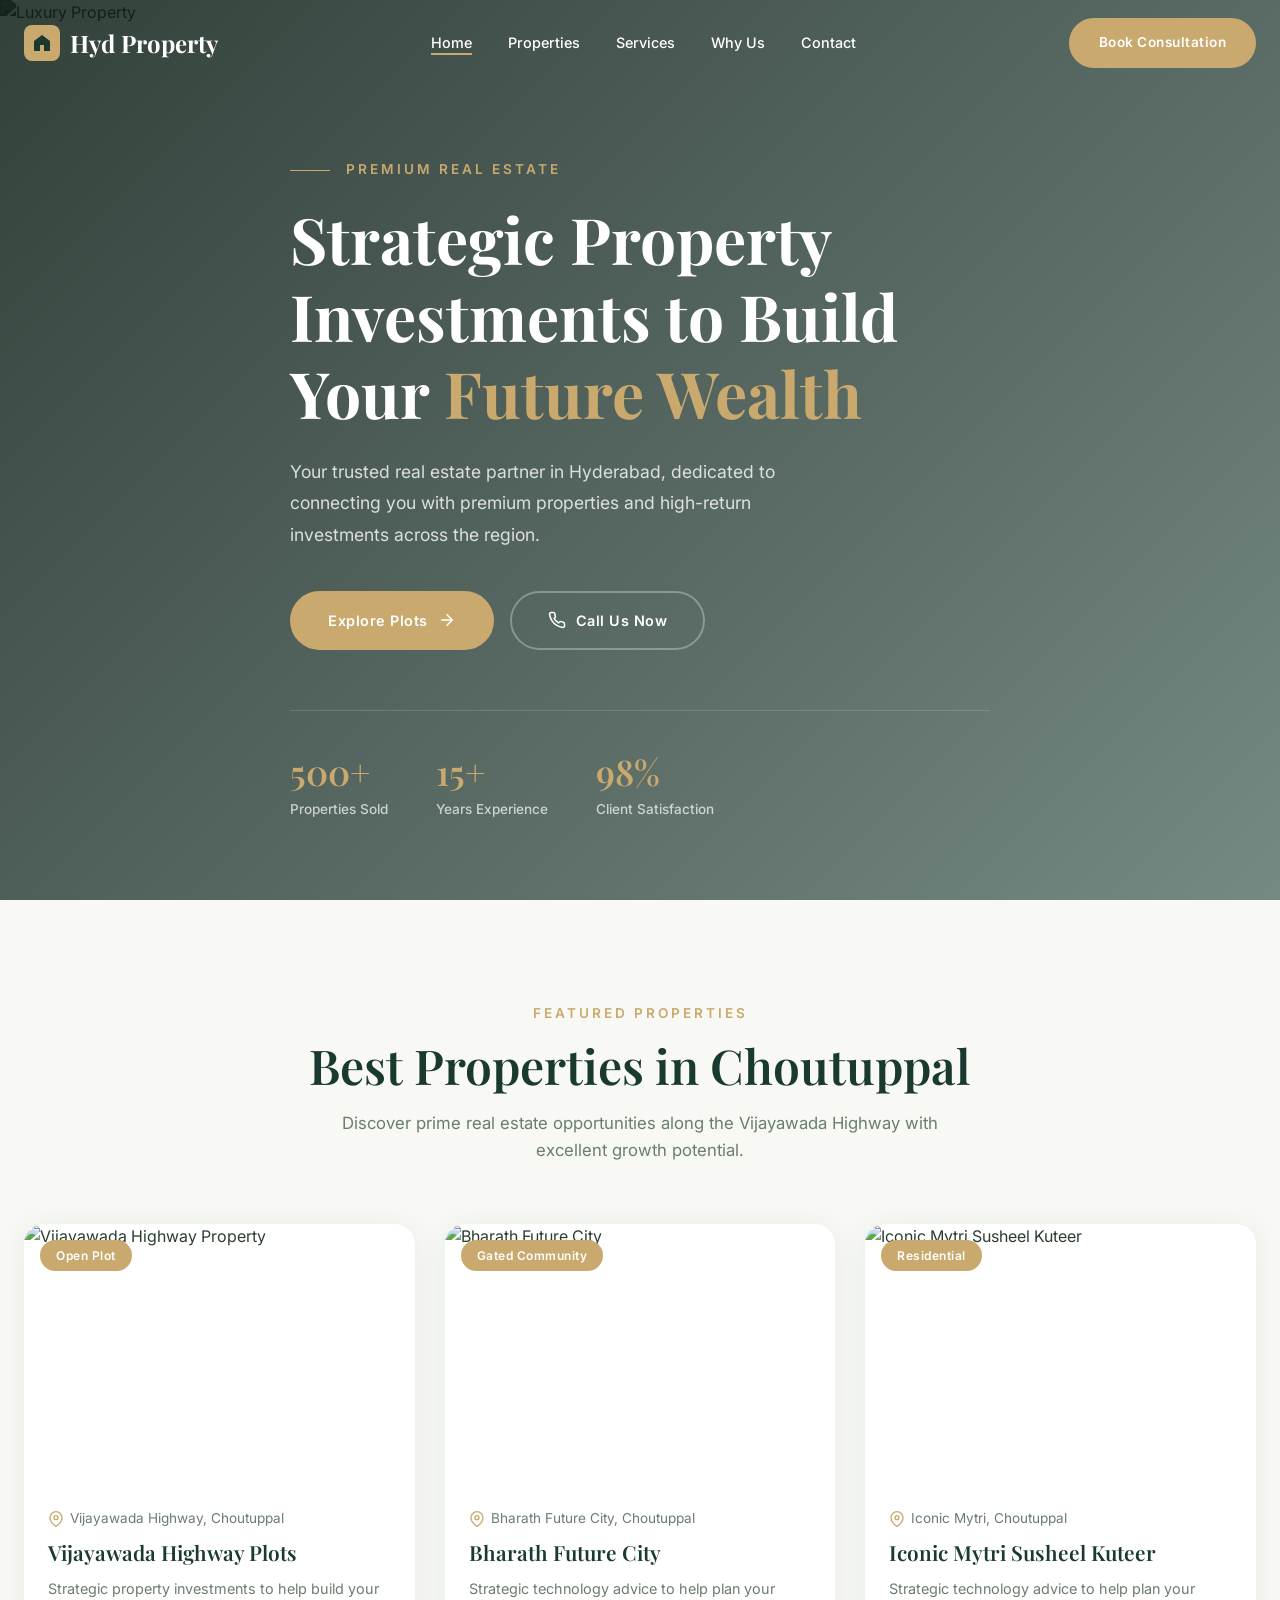
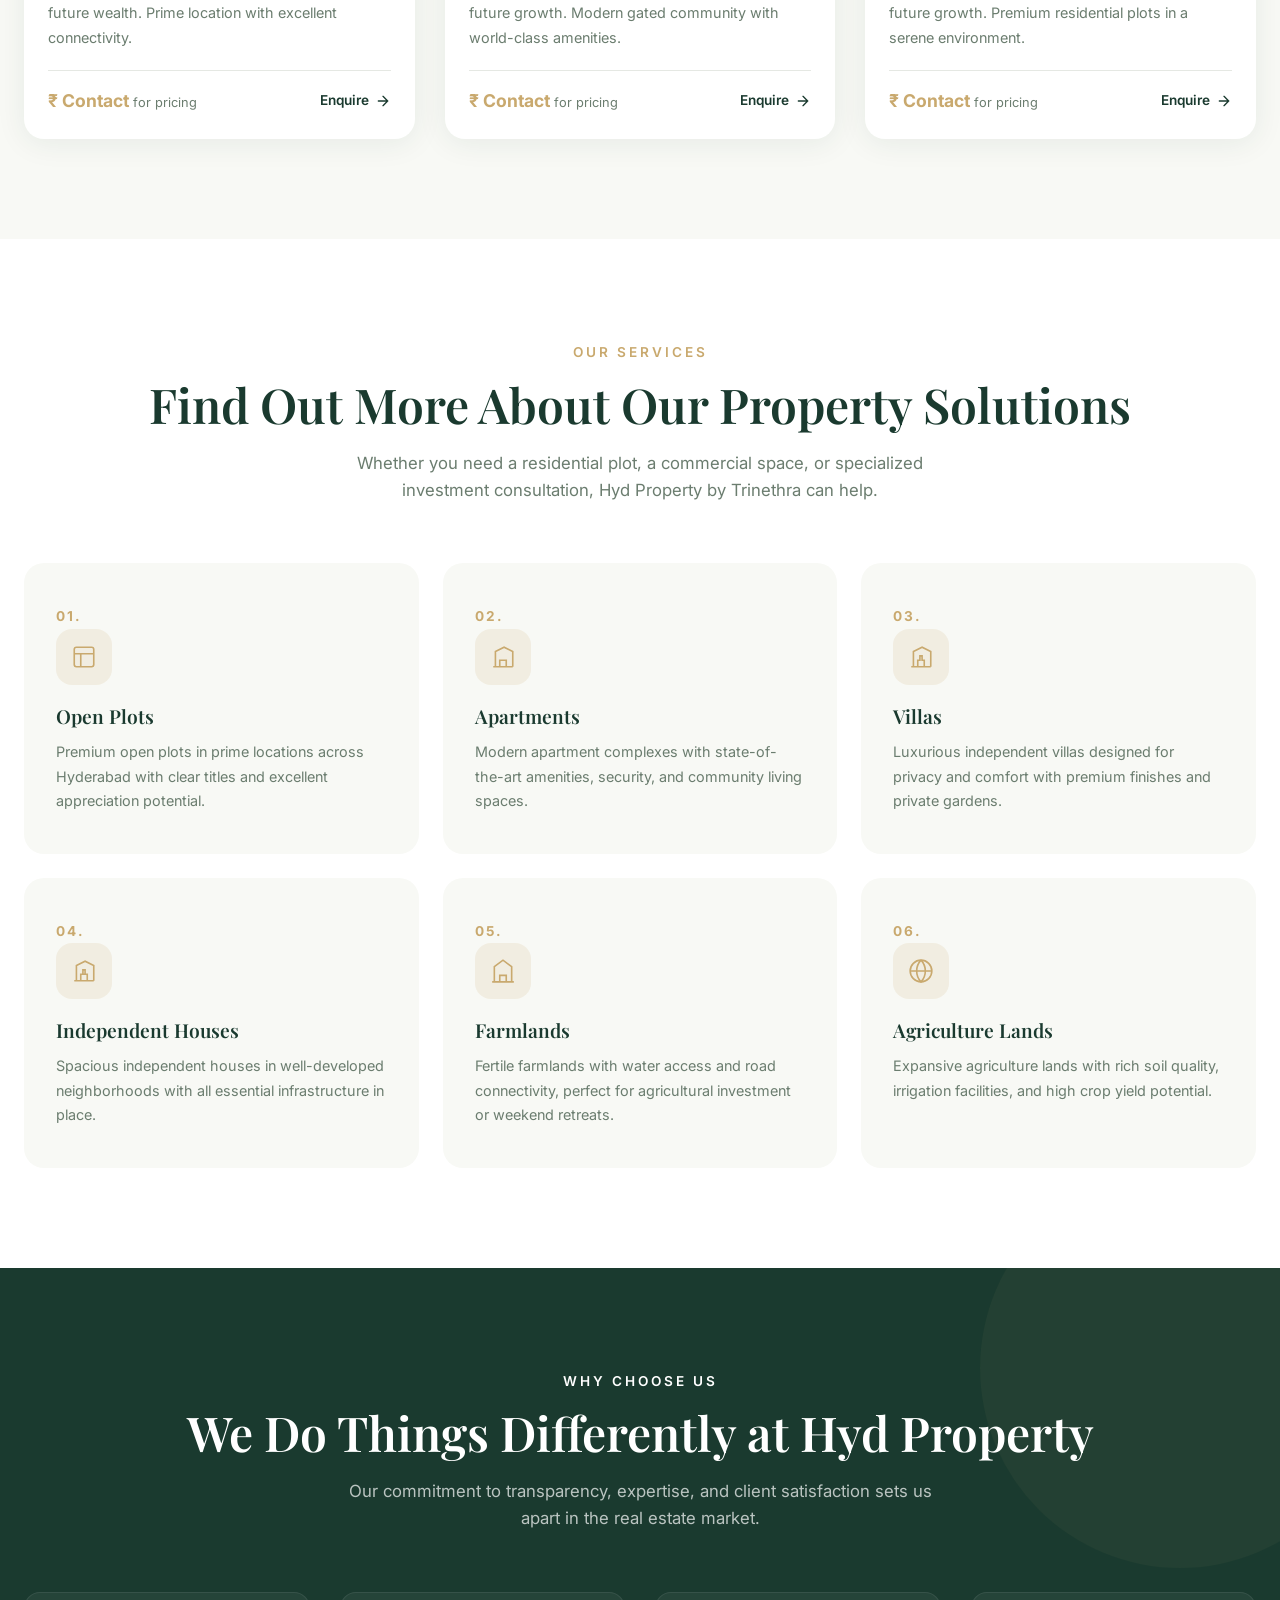
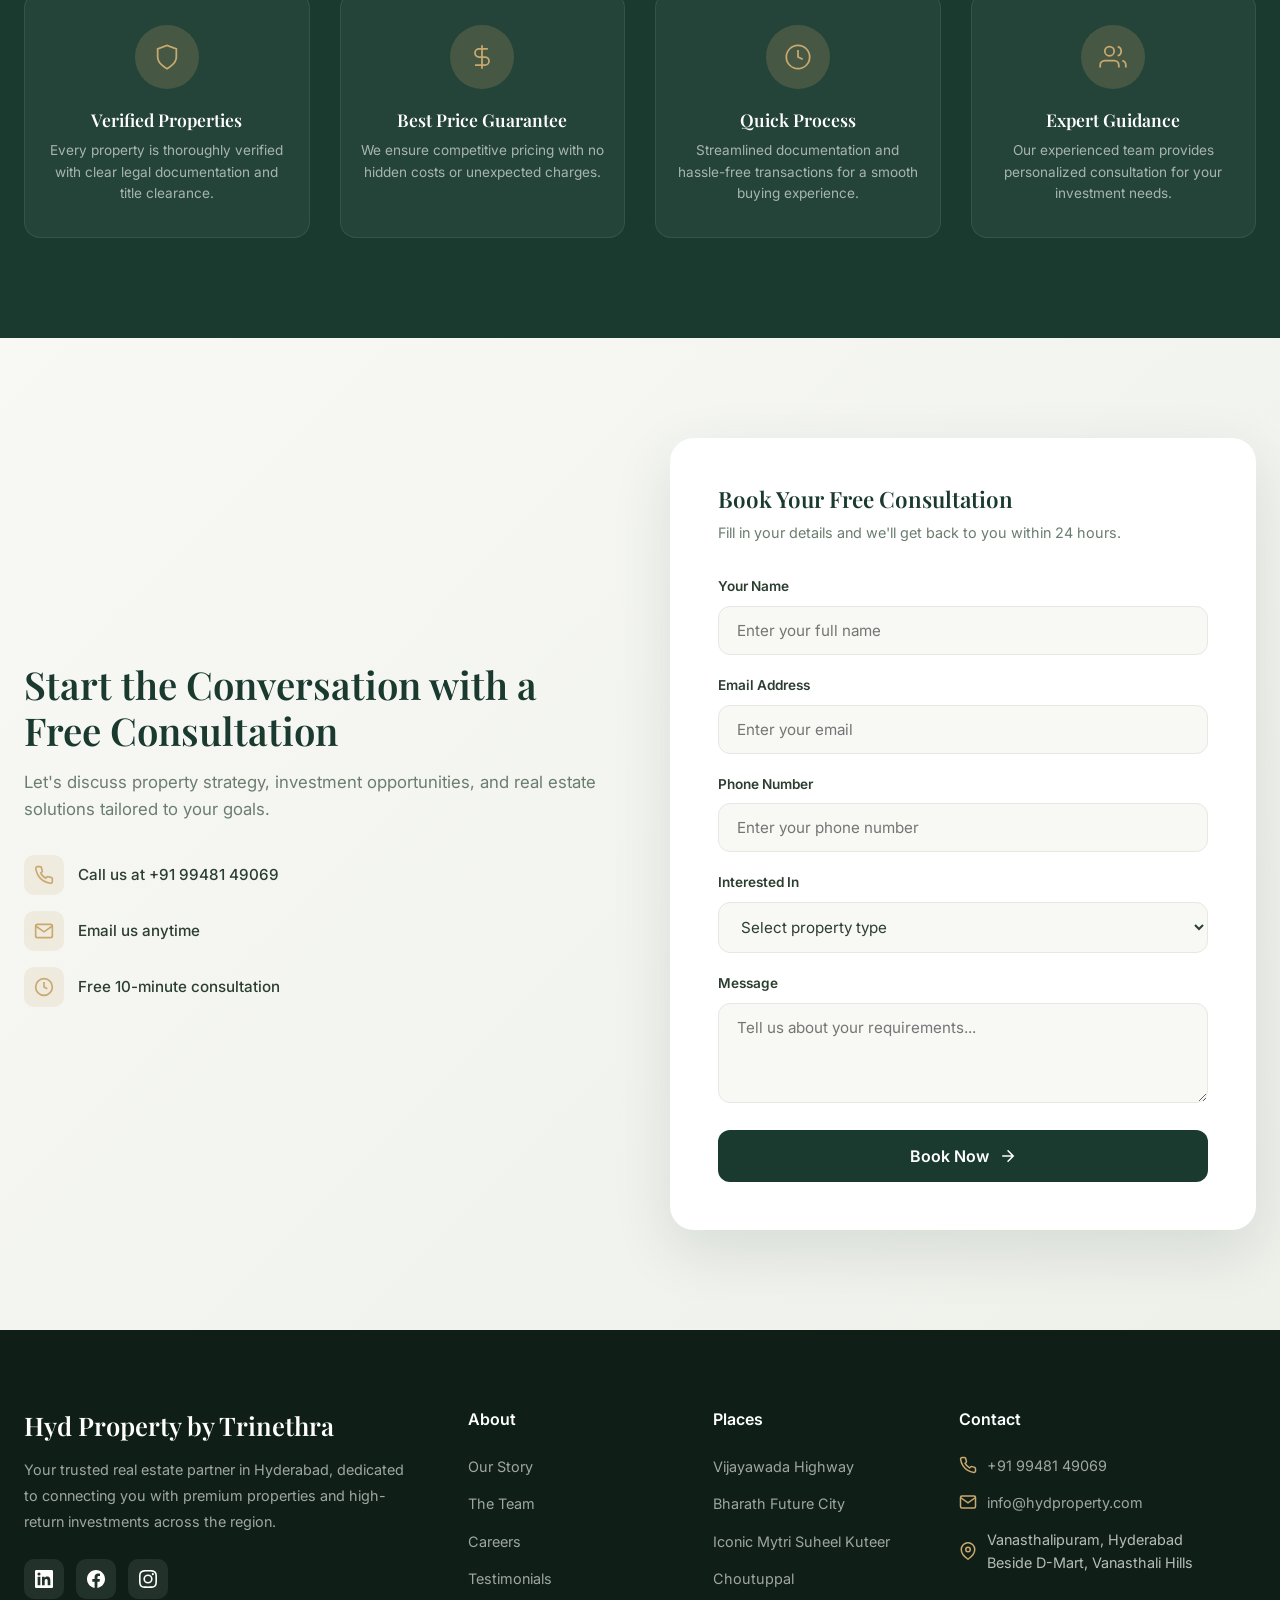
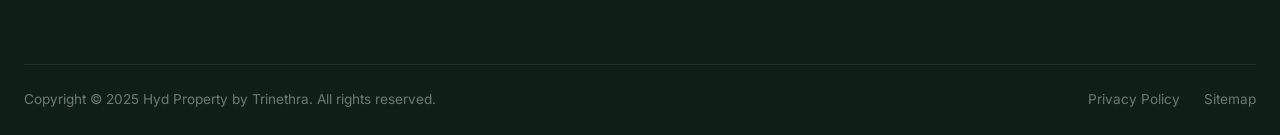
==== index.html @ 90390b9a "Add files via upload" ====
<!DOCTYPE html>
<html lang="en">
<head>
    <meta charset="UTF-8">
    <meta name="viewport" content="width=device-width, initial-scale=1.0">
    <title>Hyd Property by Trinethra | Premium Real Estate in Hyderabad</title>
    <link rel="preconnect" href="https://fonts.googleapis.com">
    <link rel="preconnect" href="https://fonts.gstatic.com" crossorigin>
    <link href="https://fonts.googleapis.com/css2?family=Playfair+Display:wght@400;500;600;700&family=Inter:wght@300;400;500;600;700&display=swap" rel="stylesheet">
    <link rel="stylesheet" href="styles.css">
</head>
<body>

    <!-- Navbar -->
    <nav class="navbar" id="navbar">
        <div class="container">
            <div class="nav-inner">
                <a href="#" class="nav-logo">
                    <svg viewBox="0 0 36 36" fill="none" xmlns="http://www.w3.org/2000/svg">
                        <rect width="36" height="36" rx="8" fill="#c9a96e"/>
                        <path d="M10 26V16L18 10L26 16V26H20V20H16V26H10Z" fill="#1a3a2f"/>
                    </svg>
                    Hyd Property
                </a>
                <ul class="nav-links">
                    <li><a href="#home" class="nav-link active">Home</a></li>
                    <li><a href="#properties" class="nav-link">Properties</a></li>
                    <li><a href="#services" class="nav-link">Services</a></li>
                    <li><a href="#why-us" class="nav-link">Why Us</a></li>
                    <li><a href="#contact" class="nav-link">Contact</a></li>
                </ul>
                <a href="#contact" class="nav-cta">Book Consultation</a>
                <div class="hamburger" id="hamburger">
                    <span></span>
                    <span></span>
                    <span></span>
                </div>
            </div>
        </div>
    </nav>

    <!-- Mobile Menu -->
    <div class="mobile-menu-overlay" id="mobileOverlay"></div>
    <div class="mobile-menu" id="mobileMenu">
        <ul class="mobile-menu-links">
            <li><a href="#home" class="mobile-link">Home</a></li>
            <li><a href="#properties" class="mobile-link">Properties</a></li>
            <li><a href="#services" class="mobile-link">Services</a></li>
            <li><a href="#why-us" class="mobile-link">Why Us</a></li>
            <li><a href="#contact" class="mobile-link">Contact</a></li>
        </ul>
        <a href="#contact" class="btn-primary mobile-cta">Book Consultation</a>
    </div>

    <!-- Hero -->
    <section class="hero" id="home">
        <div class="hero-bg">
            <img src="https://images.unsplash.com/photo-1600596542815-ffad4c1539a9?w=1920&q=80" alt="Luxury Property">
        </div>
        <div class="hero-overlay"></div>
        <div class="container">
            <div class="hero-content">
                <p class="hero-subtitle fade-up">Premium Real Estate</p>
                <h1 class="hero-title fade-up fade-up-delay-1">
                    Strategic Property Investments to Build Your <span>Future Wealth</span>
                </h1>
                <p class="hero-desc fade-up fade-up-delay-2">
                    Your trusted real estate partner in Hyderabad, dedicated to connecting you with premium properties and high-return investments across the region.
                </p>
                <div class="hero-btns fade-up fade-up-delay-3">
                    <a href="#properties" class="btn-primary">
                        Explore Plots
                        <svg width="18" height="18" viewBox="0 0 24 24" fill="none" stroke="currentColor" stroke-width="2" stroke-linecap="round" stroke-linejoin="round"><path d="M5 12h14M12 5l7 7-7 7"/></svg>
                    </a>
                    <a href="#contact" class="btn-outline">
                        <svg width="18" height="18" viewBox="0 0 24 24" fill="none" stroke="currentColor" stroke-width="2" stroke-linecap="round" stroke-linejoin="round"><path d="M22 16.92v3a2 2 0 01-2.18 2 19.79 19.79 0 01-8.63-3.07 19.5 19.5 0 01-6-6 19.79 19.79 0 01-3.07-8.67A2 2 0 014.11 2h3a2 2 0 012 1.72c.127.96.361 1.903.7 2.81a2 2 0 01-.45 2.11L8.09 9.91a16 16 0 006 6l1.27-1.27a2 2 0 012.11-.45c.907.339 1.85.573 2.81.7A2 2 0 0122 16.92z"/></svg>
                        Call Us Now
                    </a>
                </div>
                <div class="hero-stats fade-up fade-up-delay-4">
                    <div class="stat-item">
                        <h3>500+</h3>
                        <p>Properties Sold</p>
                    </div>
                    <div class="stat-item">
                        <h3>15+</h3>
                        <p>Years Experience</p>
                    </div>
                    <div class="stat-item">
                        <h3>98%</h3>
                        <p>Client Satisfaction</p>
                    </div>
                </div>
            </div>
        </div>
    </section>

    <!-- Properties -->
    <section class="properties" id="properties">
        <div class="container">
            <div class="section-header fade-up">
                <span class="section-label">Featured Properties</span>
                <h2 class="section-title">Best Properties in Choutuppal</h2>
                <p class="section-desc">Discover prime real estate opportunities along the Vijayawada Highway with excellent growth potential.</p>
            </div>
            <div class="properties-grid">
                <div class="property-card fade-up fade-up-delay-1">
                    <div class="property-img">
                        <img src="https://images.unsplash.com/photo-1600585154340-be6161a56a0c?w=600&q=80" alt="Vijayawada Highway Property">
                        <span class="property-badge">Open Plot</span>
                    </div>
                    <div class="property-body">
                        <div class="property-location">
                            <svg viewBox="0 0 24 24" fill="none" stroke="currentColor" stroke-width="2"><path d="M21 10c0 7-9 13-9 13s-9-6-9-13a9 9 0 0118 0z"/><circle cx="12" cy="10" r="3"/></svg>
                            Vijayawada Highway, Choutuppal
                        </div>
                        <h3 class="property-name">Vijayawada Highway Plots</h3>
                        <p class="property-desc">Strategic property investments to help build your future wealth. Prime location with excellent connectivity.</p>
                        <div class="property-footer">
                            <div class="property-price">₹ Contact <span>for pricing</span></div>
                            <a href="#contact" class="property-link">
                                Enquire
                                <svg width="16" height="16" viewBox="0 0 24 24" fill="none" stroke="currentColor" stroke-width="2" stroke-linecap="round"><path d="M5 12h14M12 5l7 7-7 7"/></svg>
                            </a>
                        </div>
                    </div>
                </div>

                <div class="property-card fade-up fade-up-delay-2">
                    <div class="property-img">
                        <img src="https://images.unsplash.com/photo-1600607687939-ce8a6c25118c?w=600&q=80" alt="Bharath Future City">
                        <span class="property-badge">Gated Community</span>
                    </div>
                    <div class="property-body">
                        <div class="property-location">
                            <svg viewBox="0 0 24 24" fill="none" stroke="currentColor" stroke-width="2"><path d="M21 10c0 7-9 13-9 13s-9-6-9-13a9 9 0 0118 0z"/><circle cx="12" cy="10" r="3"/></svg>
                            Bharath Future City, Choutuppal
                        </div>
                        <h3 class="property-name">Bharath Future City</h3>
                        <p class="property-desc">Strategic technology advice to help plan your future growth. Modern gated community with world-class amenities.</p>
                        <div class="property-footer">
                            <div class="property-price">₹ Contact <span>for pricing</span></div>
                            <a href="#contact" class="property-link">
                                Enquire
                                <svg width="16" height="16" viewBox="0 0 24 24" fill="none" stroke="currentColor" stroke-width="2" stroke-linecap="round"><path d="M5 12h14M12 5l7 7-7 7"/></svg>
                            </a>
                        </div>
                    </div>
                </div>

                <div class="property-card fade-up fade-up-delay-3">
                    <div class="property-img">
                        <img src="https://images.unsplash.com/photo-1600566753190-17f0baa2a6c3?w=600&q=80" alt="Iconic Mytri Susheel Kuteer">
                        <span class="property-badge">Residential</span>
                    </div>
                    <div class="property-body">
                        <div class="property-location">
                            <svg viewBox="0 0 24 24" fill="none" stroke="currentColor" stroke-width="2"><path d="M21 10c0 7-9 13-9 13s-9-6-9-13a9 9 0 0118 0z"/><circle cx="12" cy="10" r="3"/></svg>
                            Iconic Mytri, Choutuppal
                        </div>
                        <h3 class="property-name">Iconic Mytri Susheel Kuteer</h3>
                        <p class="property-desc">Strategic technology advice to help plan your future growth. Premium residential plots in a serene environment.</p>
                        <div class="property-footer">
                            <div class="property-price">₹ Contact <span>for pricing</span></div>
                            <a href="#contact" class="property-link">
                                Enquire
                                <svg width="16" height="16" viewBox="0 0 24 24" fill="none" stroke="currentColor" stroke-width="2" stroke-linecap="round"><path d="M5 12h14M12 5l7 7-7 7"/></svg>
                            </a>
                        </div>
                    </div>
                </div>
            </div>
        </div>
    </section>

    <!-- Services -->
    <section class="services" id="services">
        <div class="container">
            <div class="section-header fade-up">
                <span class="section-label">Our Services</span>
                <h2 class="section-title">Find Out More About Our Property Solutions</h2>
                <p class="section-desc">Whether you need a residential plot, a commercial space, or specialized investment consultation, Hyd Property by Trinethra can help.</p>
            </div>
            <div class="services-grid">
                <div class="service-card fade-up fade-up-delay-1">
                    <span class="service-num">01.</span>
                    <div class="service-icon">
                        <svg viewBox="0 0 24 24" fill="none" stroke="currentColor" stroke-width="1.5"><rect x="3" y="3" width="18" height="18" rx="2"/><path d="M3 9h18M9 21V9"/></svg>
                    </div>
                    <h3 class="service-title">Open Plots</h3>
                    <p class="service-desc">Premium open plots in prime locations across Hyderabad with clear titles and excellent appreciation potential.</p>
                </div>

                <div class="service-card fade-up fade-up-delay-2">
                    <span class="service-num">02.</span>
                    <div class="service-icon">
                        <svg viewBox="0 0 24 24" fill="none" stroke="currentColor" stroke-width="1.5"><path d="M3 21h18M5 21V7l8-4 8 4v14M9 21v-6h6v6"/></svg>
                    </div>
                    <h3 class="service-title">Apartments</h3>
                    <p class="service-desc">Modern apartment complexes with state-of-the-art amenities, security, and community living spaces.</p>
                </div>

                <div class="service-card fade-up fade-up-delay-3">
                    <span class="service-num">03.</span>
                    <div class="service-icon">
                        <svg viewBox="0 0 24 24" fill="none" stroke="currentColor" stroke-width="1.5"><path d="M3 21h18M5 21V7l8-4 8 4v14M9 21v-6h2v-4h2v4h2v6"/></svg>
                    </div>
                    <h3 class="service-title">Villas</h3>
                    <p class="service-desc">Luxurious independent villas designed for privacy and comfort with premium finishes and private gardens.</p>
                </div>

                <div class="service-card fade-up fade-up-delay-1">
                    <span class="service-num">04.</span>
                    <div class="service-icon">
                        <svg viewBox="0 0 24 24" fill="none" stroke="currentColor" stroke-width="1.5"><path d="M3 21h18M5 21V7l8-4 8 4v14M9 21v-6h6v6M13 15v-4h-2v4"/></svg>
                    </div>
                    <h3 class="service-title">Independent Houses</h3>
                    <p class="service-desc">Spacious independent houses in well-developed neighborhoods with all essential infrastructure in place.</p>
                </div>

                <div class="service-card fade-up fade-up-delay-2">
                    <span class="service-num">05.</span>
                    <div class="service-icon">
                        <svg viewBox="0 0 24 24" fill="none" stroke="currentColor" stroke-width="1.5"><path d="M2 22h20M4 22V8l8-6 8 6v14M9 22v-6h6v6"/></svg>
                    </div>
                    <h3 class="service-title">Farmlands</h3>
                    <p class="service-desc">Fertile farmlands with water access and road connectivity, perfect for agricultural investment or weekend retreats.</p>
                </div>

                <div class="service-card fade-up fade-up-delay-3">
                    <span class="service-num">06.</span>
                    <div class="service-icon">
                        <svg viewBox="0 0 24 24" fill="none" stroke="currentColor" stroke-width="1.5"><circle cx="12" cy="12" r="10"/><path d="M12 2a14.5 14.5 0 000 20 14.5 14.5 0 000-20M2 12h20"/></svg>
                    </div>
                    <h3 class="service-title">Agriculture Lands</h3>
                    <p class="service-desc">Expansive agriculture lands with rich soil quality, irrigation facilities, and high crop yield potential.</p>
                </div>
            </div>
        </div>
    </section>

    <!-- Why Choose Us -->
    <section class="why-us" id="why-us">
        <div class="container">
            <div class="section-header fade-up">
                <span class="section-label">Why Choose Us</span>
                <h2 class="section-title">We Do Things Differently at Hyd Property</h2>
                <p class="section-desc">Our commitment to transparency, expertise, and client satisfaction sets us apart in the real estate market.</p>
            </div>
            <div class="why-grid">
                <div class="why-card fade-up fade-up-delay-1">
                    <div class="why-icon">
                        <svg viewBox="0 0 24 24" fill="none" stroke="currentColor" stroke-width="1.5"><path d="M12 22s8-4 8-10V5l-8-3-8 3v7c0 6 8 10 8 10z"/></svg>
                    </div>
                    <h4>Verified Properties</h4>
                    <p>Every property is thoroughly verified with clear legal documentation and title clearance.</p>
                </div>
                <div class="why-card fade-up fade-up-delay-2">
                    <div class="why-icon">
                        <svg viewBox="0 0 24 24" fill="none" stroke="currentColor" stroke-width="1.5"><path d="M12 2v20M17 5H9.5a3.5 3.5 0 000 7h5a3.5 3.5 0 010 7H6"/></svg>
                    </div>
                    <h4>Best Price Guarantee</h4>
                    <p>We ensure competitive pricing with no hidden costs or unexpected charges.</p>
                </div>
                <div class="why-card fade-up fade-up-delay-3">
                    <div class="why-icon">
                        <svg viewBox="0 0 24 24" fill="none" stroke="currentColor" stroke-width="1.5"><circle cx="12" cy="12" r="10"/><path d="M12 6v6l4 2"/></svg>
                    </div>
                    <h4>Quick Process</h4>
                    <p>Streamlined documentation and hassle-free transactions for a smooth buying experience.</p>
                </div>
                <div class="why-card fade-up fade-up-delay-4">
                    <div class="why-icon">
                        <svg viewBox="0 0 24 24" fill="none" stroke="currentColor" stroke-width="1.5"><path d="M17 21v-2a4 4 0 00-4-4H5a4 4 0 00-4 4v2"/><circle cx="9" cy="7" r="4"/><path d="M23 21v-2a4 4 0 00-3-3.87M16 3.13a4 4 0 010 7.75"/></svg>
                    </div>
                    <h4>Expert Guidance</h4>
                    <p>Our experienced team provides personalized consultation for your investment needs.</p>
                </div>
            </div>
        </div>
    </section>

    <!-- CTA / Contact -->
    <section class="cta-section" id="contact">
        <div class="container">
            <div class="cta-inner">
                <div class="cta-left fade-up">
                    <h2>Start the Conversation with a Free Consultation</h2>
                    <p>Let's discuss property strategy, investment opportunities, and real estate solutions tailored to your goals.</p>
                    <div class="cta-features">
                        <div class="cta-feature">
                            <div class="cta-feature-icon">
                                <svg viewBox="0 0 24 24" fill="none" stroke="currentColor" stroke-width="2"><path d="M22 16.92v3a2 2 0 01-2.18 2 19.79 19.79 0 01-8.63-3.07 19.5 19.5 0 01-6-6 19.79 19.79 0 01-3.07-8.67A2 2 0 014.11 2h3a2 2 0 012 1.72c.127.96.361 1.903.7 2.81a2 2 0 01-.45 2.11L8.09 9.91a16 16 0 006 6l1.27-1.27a2 2 0 012.11-.45c.907.339 1.85.573 2.81.7A2 2 0 0122 16.92z"/></svg>
                            </div>
                            <span>Call us at +91 99481 49069</span>
                        </div>
                        <div class="cta-feature">
                            <div class="cta-feature-icon">
                                <svg viewBox="0 0 24 24" fill="none" stroke="currentColor" stroke-width="2"><path d="M4 4h16c1.1 0 2 .9 2 2v12c0 1.1-.9 2-2 2H4c-1.1 0-2-.9-2-2V6c0-1.1.9-2 2-2z"/><path d="M22 6l-10 7L2 6"/></svg>
                            </div>
                            <span>Email us anytime</span>
                        </div>
                        <div class="cta-feature">
                            <div class="cta-feature-icon">
                                <svg viewBox="0 0 24 24" fill="none" stroke="currentColor" stroke-width="2"><circle cx="12" cy="12" r="10"/><path d="M12 6v6l4 2"/></svg>
                            </div>
                            <span>Free 10-minute consultation</span>
                        </div>
                    </div>
                </div>
                <div class="cta-form fade-up fade-up-delay-2">
                    <h3>Book Your Free Consultation</h3>
                    <p>Fill in your details and we'll get back to you within 24 hours.</p>
                    <form id="contactForm">
                        <div class="form-group">
                            <label>Your Name</label>
                            <input type="text" placeholder="Enter your full name" required>
                        </div>
                        <div class="form-group">
                            <label>Email Address</label>
                            <input type="email" placeholder="Enter your email" required>
                        </div>
                        <div class="form-group">
                            <label>Phone Number</label>
                            <input type="tel" placeholder="Enter your phone number" required>
                        </div>
                        <div class="form-group">
                            <label>Interested In</label>
                            <select required>
                                <option value="">Select property type</option>
                                <option value="open-plots">Open Plots</option>
                                <option value="apartments">Apartments</option>
                                <option value="villas">Villas</option>
                                <option value="independent-houses">Independent Houses</option>
                                <option value="farmlands">Farmlands</option>
                                <option value="agriculture">Agriculture Lands</option>
                            </select>
                        </div>
                        <div class="form-group">
                            <label>Message</label>
                            <textarea placeholder="Tell us about your requirements..."></textarea>
                        </div>
                        <button type="submit" class="form-submit">
                            Book Now
                            <svg width="18" height="18" viewBox="0 0 24 24" fill="none" stroke="currentColor" stroke-width="2" stroke-linecap="round"><path d="M5 12h14M12 5l7 7-7 7"/></svg>
                        </button>
                    </form>
                </div>
            </div>
        </div>
    </section>

    <!-- Footer -->
    <footer class="footer">
        <div class="container">
            <div class="footer-grid">
                <div class="footer-brand">
                    <h3>Hyd Property by Trinethra</h3>
                    <p>Your trusted real estate partner in Hyderabad, dedicated to connecting you with premium properties and high-return investments across the region.</p>
                    <div class="social-links">
                        <a href="#" class="social-link" aria-label="LinkedIn">
                            <svg viewBox="0 0 24 24" fill="currentColor"><path d="M20.447 20.452h-3.554v-5.569c0-1.328-.027-3.037-1.852-3.037-1.853 0-2.136 1.445-2.136 2.939v5.667H9.351V9h3.414v1.561h.046c.477-.9 1.637-1.85 3.37-1.85 3.601 0 4.267 2.37 4.267 5.455v6.286zM5.337 7.433a2.062 2.062 0 01-2.063-2.065 2.064 2.064 0 112.063 2.065zm1.782 13.019H3.555V9h3.564v11.452zM22.225 0H1.771C.792 0 0 .774 0 1.729v20.542C0 23.227.792 24 1.771 24h20.451C23.2 24 24 23.227 24 22.271V1.729C24 .774 23.2 0 22.222 0h.003z"/></svg>
                        </a>
                        <a href="#" class="social-link" aria-label="Facebook">
                            <svg viewBox="0 0 24 24" fill="currentColor"><path d="M24 12.073c0-6.627-5.373-12-12-12s-12 5.373-12 12c0 5.99 4.388 10.954 10.125 11.854v-8.385H7.078v-3.47h3.047V9.43c0-3.007 1.792-4.669 4.533-4.669 1.312 0 2.686.235 2.686.235v2.953H15.83c-1.491 0-1.956.925-1.956 1.874v2.25h3.328l-.532 3.47h-2.796v8.385C19.612 23.027 24 18.062 24 12.073z"/></svg>
                        </a>
                        <a href="#" class="social-link" aria-label="Instagram">
                            <svg viewBox="0 0 24 24" fill="currentColor"><path d="M12 2.163c3.204 0 3.584.012 4.85.07 3.252.148 4.771 1.691 4.919 4.919.058 1.265.069 1.645.069 4.849 0 3.205-.012 3.584-.069 4.849-.149 3.225-1.664 4.771-4.919 4.919-1.266.058-1.644.07-4.85.07-3.204 0-3.584-.012-4.849-.07-3.26-.149-4.771-1.699-4.919-4.92-.058-1.265-.07-1.644-.07-4.849 0-3.204.013-3.583.07-4.849.149-3.227 1.664-4.771 4.919-4.919 1.266-.057 1.645-.069 4.849-.069zM12 0C8.741 0 8.333.014 7.053.072 2.695.272.273 2.69.073 7.052.014 8.333 0 8.741 0 12c0 3.259.014 3.668.072 4.948.2 4.358 2.618 6.78 6.98 6.98C8.333 23.986 8.741 24 12 24c3.259 0 3.668-.014 4.948-.072 4.354-.2 6.782-2.618 6.979-6.98.059-1.28.073-1.689.073-4.948 0-3.259-.014-3.667-.072-4.947-.196-4.354-2.617-6.78-6.979-6.98C15.668.014 15.259 0 12 0zm0 5.838a6.162 6.162 0 100 12.324 6.162 6.162 0 000-12.324zM12 16a4 4 0 110-8 4 4 0 010 8zm6.406-11.845a1.44 1.44 0 100 2.881 1.44 1.44 0 000-2.881z"/></svg>
                        </a>
                    </div>
                </div>

                <div class="footer-col">
                    <h4>About</h4>
                    <ul class="footer-links">
                        <li><a href="#">Our Story</a></li>
                        <li><a href="#">The Team</a></li>
                        <li><a href="#">Careers</a></li>
                        <li><a href="#">Testimonials</a></li>
                    </ul>
                </div>

                <div class="footer-col">
                    <h4>Places</h4>
                    <ul class="footer-links">
                        <li><a href="#">Vijayawada Highway</a></li>
                        <li><a href="#">Bharath Future City</a></li>
                        <li><a href="#">Iconic Mytri Suheel Kuteer</a></li>
                        <li><a href="#">Choutuppal</a></li>
                    </ul>
                </div>

                <div class="footer-col footer-contact">
                    <h4>Contact</h4>
                    <p>
                        <svg viewBox="0 0 24 24" fill="none" stroke="currentColor" stroke-width="2"><path d="M22 16.92v3a2 2 0 01-2.18 2 19.79 19.79 0 01-8.63-3.07 19.5 19.5 0 01-6-6 19.79 19.79 0 01-3.07-8.67A2 2 0 014.11 2h3a2 2 0 012 1.72c.127.96.361 1.903.7 2.81a2 2 0 01-.45 2.11L8.09 9.91a16 16 0 006 6l1.27-1.27a2 2 0 012.11-.45c.907.339 1.85.573 2.81.7A2 2 0 0122 16.92z"/></svg>
                        <a href="tel:+919948149069">+91 99481 49069</a>
                    </p>
                    <p>
                        <svg viewBox="0 0 24 24" fill="none" stroke="currentColor" stroke-width="2"><path d="M4 4h16c1.1 0 2 .9 2 2v12c0 1.1-.9 2-2 2H4c-1.1 0-2-.9-2-2V6c0-1.1.9-2 2-2z"/><path d="M22 6l-10 7L2 6"/></svg>
                        <a href="mailto:info@hydproperty.com">info@hydproperty.com</a>
                    </p>
                    <p>
                        <svg viewBox="0 0 24 24" fill="none" stroke="currentColor" stroke-width="2"><path d="M21 10c0 7-9 13-9 13s-9-6-9-13a9 9 0 0118 0z"/><circle cx="12" cy="10" r="3"/></svg>
                        Vanasthalipuram, Hyderabad<br>Beside D-Mart, Vanasthali Hills
                    </p>
                </div>
            </div>

            <div class="footer-bottom">
                <p>Copyright © 2025 Hyd Property by Trinethra. All rights reserved.</p>
                <div class="footer-bottom-links">
                    <a href="#">Privacy Policy</a>
                    <a href="#">Sitemap</a>
                </div>
            </div>
        </div>
    </footer>

    <script src="script.js"></script>
</body>
</html>
---- styles.css ----
:root {
    --primary: #1a3a2f;
    --primary-light: #2d5a4a;
    --accent: #c9a96e;
    --accent-hover: #b8975e;
    --dark: #0f1f18;
    --text: #2c3e30;
    --text-light: #6b7d6f;
    --bg: #f8f9f5;
    --white: #ffffff;
    --border: #e5e8e3;
    --shadow: 0 4px 30px rgba(26, 58, 47, 0.08);
    --shadow-lg: 0 20px 60px rgba(26, 58, 47, 0.12);
}

* {
    margin: 0;
    padding: 0;
    box-sizing: border-box;
}

html {
    scroll-behavior: smooth;
}

body {
    font-family: 'Inter', sans-serif;
    color: var(--text);
    background: var(--white);
    line-height: 1.6;
    overflow-x: hidden;
}

h1, h2, h3, h4, h5, h6 {
    font-family: 'Playfair Display', serif;
    font-weight: 600;
    line-height: 1.2;
}

a {
    text-decoration: none;
    color: inherit;
    transition: all 0.3s ease;
}

img {
    max-width: 100%;
    display: block;
}

.container {
    max-width: 1280px;
    margin: 0 auto;
    padding: 0 24px;
}

/* ===== NAVBAR ===== */
.navbar {
    position: fixed;
    top: 0;
    left: 0;
    right: 0;
    z-index: 1000;
    padding: 18px 0;
    transition: all 0.4s ease;
}

.navbar.scrolled {
    background: rgba(255, 255, 255, 0.95);
    backdrop-filter: blur(20px);
    box-shadow: 0 2px 20px rgba(0,0,0,0.06);
    padding: 14px 0;
}

.navbar.scrolled .nav-logo,
.navbar.scrolled .nav-link {
    color: var(--primary);
}

.nav-inner {
    display: flex;
    align-items: center;
    justify-content: space-between;
}

.nav-logo {
    font-family: 'Playfair Display', serif;
    font-size: 1.5rem;
    font-weight: 700;
    color: var(--white);
    display: flex;
    align-items: center;
    gap: 10px;
}

.nav-logo svg {
    width: 36px;
    height: 36px;
}

.nav-links {
    display: flex;
    align-items: center;
    gap: 36px;
    list-style: none;
}

.nav-link {
    color: var(--white);
    font-size: 0.9rem;
    font-weight: 500;
    position: relative;
    padding: 4px 0;
}

.nav-link::after {
    content: '';
    position: absolute;
    bottom: 0;
    left: 0;
    width: 0;
    height: 2px;
    background: var(--accent);
    transition: width 0.3s ease;
}

.nav-link:hover::after,
.nav-link.active::after {
    width: 100%;
}

.nav-cta {
    background: var(--accent);
    color: var(--white);
    padding: 12px 28px;
    border-radius: 50px;
    font-weight: 600;
    font-size: 0.85rem;
    letter-spacing: 0.5px;
    border: 2px solid var(--accent);
    transition: all 0.3s ease;
}

.nav-cta:hover {
    background: transparent;
    color: var(--accent);
}

.navbar.scrolled .nav-cta {
    background: var(--primary);
    border-color: var(--primary);
    color: var(--white);
}

.navbar.scrolled .nav-cta:hover {
    background: transparent;
    color: var(--primary);
}

.hamburger {
    display: none;
    flex-direction: column;
    gap: 5px;
    cursor: pointer;
    padding: 5px;
}

.hamburger span {
    width: 26px;
    height: 2px;
    background: var(--white);
    transition: all 0.3s ease;
    border-radius: 2px;
}

.navbar.scrolled .hamburger span {
    background: var(--primary);
}

.hamburger.active span:nth-child(1) {
    transform: rotate(45deg) translate(5px, 5px);
}

.hamburger.active span:nth-child(2) {
    opacity: 0;
}

.hamburger.active span:nth-child(3) {
    transform: rotate(-45deg) translate(5px, -5px);
}

/* ===== HERO ===== */
.hero {
    position: relative;
    min-height: 100vh;
    display: flex;
    align-items: center;
    overflow: hidden;
}

.hero-bg {
    position: absolute;
    inset: 0;
    z-index: 0;
}

.hero-bg img {
    width: 100%;
    height: 100%;
    object-fit: cover;
    filter: brightness(0.4);
}

.hero-overlay {
    position: absolute;
    inset: 0;
    background: linear-gradient(135deg, rgba(15,31,24,0.85) 0%, rgba(26,58,47,0.6) 100%);
    z-index: 1;
}

.hero-content {
    position: relative;
    z-index: 2;
    max-width: 700px;
    padding-top: 80px;
}

.hero-subtitle {
    color: var(--accent);
    font-size: 0.85rem;
    font-weight: 600;
    letter-spacing: 3px;
    text-transform: uppercase;
    margin-bottom: 20px;
    display: flex;
    align-items: center;
    gap: 16px;
}

.hero-subtitle::before {
    content: '';
    width: 40px;
    height: 1px;
    background: var(--accent);
}

.hero-title {
    color: var(--white);
    font-size: clamp(2.5rem, 5vw, 4.2rem);
    margin-bottom: 24px;
    font-weight: 700;
}

.hero-title span {
    color: var(--accent);
}

.hero-desc {
    color: rgba(255,255,255,0.8);
    font-size: 1.1rem;
    line-height: 1.8;
    margin-bottom: 40px;
    max-width: 560px;
}

.hero-btns {
    display: flex;
    gap: 16px;
    flex-wrap: wrap;
}

.btn-primary {
    background: var(--accent);
    color: var(--white);
    padding: 16px 36px;
    border-radius: 50px;
    font-weight: 600;
    font-size: 0.9rem;
    letter-spacing: 0.5px;
    border: 2px solid var(--accent);
    display: inline-flex;
    align-items: center;
    gap: 10px;
    transition: all 0.3s ease;
    cursor: pointer;
}

.btn-primary:hover {
    background: transparent;
    transform: translateY(-2px);
}

.btn-outline {
    background: transparent;
    color: var(--white);
    padding: 16px 36px;
    border-radius: 50px;
    font-weight: 600;
    font-size: 0.9rem;
    letter-spacing: 0.5px;
    border: 2px solid rgba(255,255,255,0.3);
    display: inline-flex;
    align-items: center;
    gap: 10px;
    transition: all 0.3s ease;
    cursor: pointer;
}

.btn-outline:hover {
    border-color: var(--accent);
    color: var(--accent);
    transform: translateY(-2px);
}

.hero-stats {
    display: flex;
    gap: 48px;
    margin-top: 60px;
    padding-top: 40px;
    border-top: 1px solid rgba(255,255,255,0.15);
}

.stat-item h3 {
    color: var(--accent);
    font-size: 2.2rem;
    font-family: 'Playfair Display', serif;
    margin-bottom: 6px;
}

.stat-item p {
    color: rgba(255,255,255,0.7);
    font-size: 0.85rem;
    font-weight: 500;
}

/* ===== PROPERTIES ===== */
.properties {
    padding: 100px 0;
    background: var(--bg);
}

.section-header {
    text-align: center;
    margin-bottom: 60px;
}

.section-label {
    color: var(--accent);
    font-size: 0.85rem;
    font-weight: 600;
    letter-spacing: 3px;
    text-transform: uppercase;
    margin-bottom: 12px;
    display: inline-block;
}

.section-title {
    color: var(--primary);
    font-size: clamp(2rem, 4vw, 3rem);
    margin-bottom: 16px;
}

.section-desc {
    color: var(--text-light);
    font-size: 1.05rem;
    max-width: 600px;
    margin: 0 auto;
}

.properties-grid {
    display: grid;
    grid-template-columns: repeat(3, 1fr);
    gap: 30px;
}

.property-card {
    background: var(--white);
    border-radius: 20px;
    overflow: hidden;
    box-shadow: var(--shadow);
    transition: all 0.4s ease;
    position: relative;
}

.property-card:hover {
    transform: translateY(-8px);
    box-shadow: var(--shadow-lg);
}

.property-img {
    position: relative;
    height: 260px;
    overflow: hidden;
}

.property-img img {
    width: 100%;
    height: 100%;
    object-fit: cover;
    transition: transform 0.6s ease;
}

.property-card:hover .property-img img {
    transform: scale(1.08);
}

.property-badge {
    position: absolute;
    top: 16px;
    left: 16px;
    background: var(--accent);
    color: var(--white);
    padding: 6px 16px;
    border-radius: 50px;
    font-size: 0.75rem;
    font-weight: 600;
    letter-spacing: 0.5px;
}

.property-body {
    padding: 24px;
}

.property-location {
    display: flex;
    align-items: center;
    gap: 6px;
    color: var(--text-light);
    font-size: 0.85rem;
    margin-bottom: 10px;
}

.property-location svg {
    width: 16px;
    height: 16px;
    color: var(--accent);
}

.property-name {
    color: var(--primary);
    font-size: 1.3rem;
    margin-bottom: 12px;
    font-family: 'Playfair Display', serif;
}

.property-desc {
    color: var(--text-light);
    font-size: 0.9rem;
    line-height: 1.7;
    margin-bottom: 20px;
}

.property-footer {
    display: flex;
    align-items: center;
    justify-content: space-between;
    padding-top: 16px;
    border-top: 1px solid var(--border);
}

.property-price {
    color: var(--accent);
    font-weight: 700;
    font-size: 1.1rem;
}

.property-price span {
    color: var(--text-light);
    font-size: 0.8rem;
    font-weight: 400;
}

.property-link {
    color: var(--primary);
    font-weight: 600;
    font-size: 0.85rem;
    display: flex;
    align-items: center;
    gap: 6px;
}

.property-link:hover {
    color: var(--accent);
}

.property-link svg {
    transition: transform 0.3s ease;
}

.property-link:hover svg {
    transform: translateX(4px);
}

/* ===== SERVICES ===== */
.services {
    padding: 100px 0;
    background: var(--white);
}

.services-grid {
    display: grid;
    grid-template-columns: repeat(3, 1fr);
    gap: 24px;
}

.service-card {
    background: var(--bg);
    border-radius: 20px;
    padding: 40px 32px;
    transition: all 0.4s ease;
    position: relative;
    overflow: hidden;
}

.service-card::before {
    content: '';
    position: absolute;
    top: 0;
    left: 0;
    width: 4px;
    height: 0;
    background: var(--accent);
    transition: height 0.4s ease;
}

.service-card:hover::before {
    height: 100%;
}

.service-card:hover {
    background: var(--primary);
    transform: translateY(-4px);
}

.service-card:hover .service-num,
.service-card:hover .service-title,
.service-card:hover .service-desc {
    color: var(--white);
}

.service-card:hover .service-icon {
    background: var(--accent);
}

.service-card:hover .service-icon svg {
    color: var(--white);
}

.service-num {
    color: var(--accent);
    font-size: 0.85rem;
    font-weight: 700;
    letter-spacing: 2px;
    margin-bottom: 20px;
    transition: color 0.3s ease;
}

.service-icon {
    width: 56px;
    height: 56px;
    background: rgba(201, 169, 110, 0.15);
    border-radius: 16px;
    display: flex;
    align-items: center;
    justify-content: center;
    margin-bottom: 20px;
    transition: all 0.3s ease;
}

.service-icon svg {
    width: 26px;
    height: 26px;
    color: var(--accent);
    transition: color 0.3s ease;
}

.service-title {
    color: var(--primary);
    font-size: 1.2rem;
    margin-bottom: 12px;
    transition: color 0.3s ease;
}

.service-desc {
    color: var(--text-light);
    font-size: 0.9rem;
    line-height: 1.7;
    transition: color 0.3s ease;
}

/* ===== WHY CHOOSE US ===== */
.why-us {
    padding: 100px 0;
    background: var(--primary);
    position: relative;
    overflow: hidden;
}

.why-us::before {
    content: '';
    position: absolute;
    top: -100px;
    right: -100px;
    width: 400px;
    height: 400px;
    background: rgba(201, 169, 110, 0.05);
    border-radius: 50%;
}

.why-us .section-label,
.why-us .section-title {
    color: var(--white);
}

.why-us .section-desc {
    color: rgba(255,255,255,0.7);
}

.why-grid {
    display: grid;
    grid-template-columns: repeat(4, 1fr);
    gap: 30px;
    margin-top: 60px;
}

.why-card {
    text-align: center;
    padding: 32px 20px;
    border-radius: 16px;
    background: rgba(255,255,255,0.05);
    border: 1px solid rgba(255,255,255,0.08);
    transition: all 0.3s ease;
}

.why-card:hover {
    background: rgba(255,255,255,0.1);
    transform: translateY(-4px);
}

.why-icon {
    width: 64px;
    height: 64px;
    background: rgba(201, 169, 110, 0.2);
    border-radius: 50%;
    display: flex;
    align-items: center;
    justify-content: center;
    margin: 0 auto 20px;
}

.why-icon svg {
    width: 28px;
    height: 28px;
    color: var(--accent);
}

.why-card h4 {
    color: var(--white);
    font-size: 1.1rem;
    margin-bottom: 10px;
}

.why-card p {
    color: rgba(255,255,255,0.6);
    font-size: 0.85rem;
    line-height: 1.6;
}

/* ===== CTA SECTION ===== */
.cta-section {
    padding: 100px 0;
    background: linear-gradient(135deg, var(--bg) 0%, #eef0ea 100%);
}

.cta-inner {
    display: grid;
    grid-template-columns: 1fr 1fr;
    gap: 60px;
    align-items: center;
}

.cta-left h2 {
    color: var(--primary);
    font-size: clamp(1.8rem, 3vw, 2.5rem);
    margin-bottom: 16px;
}

.cta-left p {
    color: var(--text-light);
    margin-bottom: 32px;
    font-size: 1.05rem;
}

.cta-features {
    display: flex;
    flex-direction: column;
    gap: 16px;
}

.cta-feature {
    display: flex;
    align-items: center;
    gap: 14px;
}

.cta-feature-icon {
    width: 40px;
    height: 40px;
    background: rgba(201, 169, 110, 0.15);
    border-radius: 10px;
    display: flex;
    align-items: center;
    justify-content: center;
    flex-shrink: 0;
}

.cta-feature-icon svg {
    width: 20px;
    height: 20px;
    color: var(--accent);
}

.cta-feature span {
    color: var(--text);
    font-weight: 500;
    font-size: 0.95rem;
}

.cta-form {
    background: var(--white);
    padding: 48px;
    border-radius: 24px;
    box-shadow: var(--shadow-lg);
}

.cta-form h3 {
    color: var(--primary);
    font-size: 1.4rem;
    margin-bottom: 8px;
}

.cta-form > p {
    color: var(--text-light);
    font-size: 0.9rem;
    margin-bottom: 32px;
}

.form-group {
    margin-bottom: 20px;
}

.form-group label {
    display: block;
    color: var(--text);
    font-size: 0.85rem;
    font-weight: 600;
    margin-bottom: 8px;
}

.form-group input,
.form-group select,
.form-group textarea {
    width: 100%;
    padding: 14px 18px;
    border: 1.5px solid var(--border);
    border-radius: 12px;
    font-family: 'Inter', sans-serif;
    font-size: 0.95rem;
    color: var(--text);
    background: var(--bg);
    transition: all 0.3s ease;
}

.form-group input:focus,
.form-group select:focus,
.form-group textarea:focus {
    outline: none;
    border-color: var(--accent);
    background: var(--white);
}

.form-group textarea {
    resize: vertical;
    min-height: 100px;
}

.form-submit {
    width: 100%;
    background: var(--primary);
    color: var(--white);
    padding: 16px;
    border: none;
    border-radius: 12px;
    font-family: 'Inter', sans-serif;
    font-size: 1rem;
    font-weight: 600;
    cursor: pointer;
    transition: all 0.3s ease;
    display: flex;
    align-items: center;
    justify-content: center;
    gap: 10px;
}

.form-submit:hover {
    background: var(--primary-light);
    transform: translateY(-2px);
}

/* ===== FOOTER ===== */
.footer {
    background: var(--dark);
    color: rgba(255,255,255,0.7);
    padding: 80px 0 0;
}

.footer-grid {
    display: grid;
    grid-template-columns: 2fr 1fr 1fr 1.5fr;
    gap: 48px;
    margin-bottom: 60px;
}

.footer-brand h3 {
    color: var(--white);
    font-family: 'Playfair Display', serif;
    font-size: 1.6rem;
    margin-bottom: 16px;
}

.footer-brand p {
    font-size: 0.9rem;
    line-height: 1.8;
    margin-bottom: 24px;
    color: rgba(255,255,255,0.6);
}

.social-links {
    display: flex;
    gap: 12px;
}

.social-link {
    width: 40px;
    height: 40px;
    background: rgba(255,255,255,0.08);
    border-radius: 10px;
    display: flex;
    align-items: center;
    justify-content: center;
    transition: all 0.3s ease;
}

.social-link:hover {
    background: var(--accent);
    transform: translateY(-3px);
}

.social-link svg {
    width: 18px;
    height: 18px;
    color: var(--white);
}

.footer-col h4 {
    color: var(--white);
    font-size: 1rem;
    margin-bottom: 24px;
    font-family: 'Inter', sans-serif;
    font-weight: 600;
}

.footer-links {
    list-style: none;
}

.footer-links li {
    margin-bottom: 12px;
}

.footer-links a {
    font-size: 0.9rem;
    color: rgba(255,255,255,0.6);
    transition: all 0.3s ease;
}

.footer-links a:hover {
    color: var(--accent);
    padding-left: 4px;
}

.footer-contact p {
    display: flex;
    align-items: center;
    gap: 10px;
    margin-bottom: 14px;
    font-size: 0.9rem;
}

.footer-contact svg {
    width: 18px;
    height: 18px;
    color: var(--accent);
    flex-shrink: 0;
}

.footer-contact a {
    color: rgba(255,255,255,0.6);
}

.footer-contact a:hover {
    color: var(--accent);
}

.footer-bottom {
    border-top: 1px solid rgba(255,255,255,0.08);
    padding: 24px 0;
    display: flex;
    justify-content: space-between;
    align-items: center;
    flex-wrap: wrap;
    gap: 12px;
}

.footer-bottom p {
    font-size: 0.85rem;
    color: rgba(255,255,255,0.4);
}

.footer-bottom-links {
    display: flex;
    gap: 24px;
}

.footer-bottom-links a {
    font-size: 0.85rem;
    color: rgba(255,255,255,0.4);
}

.footer-bottom-links a:hover {
    color: var(--accent);
}

/* ===== ANIMATIONS ===== */
.fade-up {
    opacity: 0;
    transform: translateY(30px);
    transition: all 0.7s ease;
}

.fade-up.visible {
    opacity: 1;
    transform: translateY(0);
}

.fade-up-delay-1 { transition-delay: 0.1s; }
.fade-up-delay-2 { transition-delay: 0.2s; }
.fade-up-delay-3 { transition-delay: 0.3s; }
.fade-up-delay-4 { transition-delay: 0.4s; }

/* ===== MOBILE MENU ===== */
.mobile-menu {
    position: fixed;
    top: 0;
    right: -100%;
    width: 80%;
    max-width: 320px;
    height: 100vh;
    background: var(--white);
    z-index: 1001;
    padding: 80px 32px 32px;
    transition: right 0.4s ease;
    box-shadow: -10px 0 40px rgba(0,0,0,0.1);
}

.mobile-menu.active {
    right: 0;
}

.mobile-menu-overlay {
    position: fixed;
    inset: 0;
    background: rgba(0,0,0,0.5);
    z-index: 1000;
    opacity: 0;
    visibility: hidden;
    transition: all 0.3s ease;
}

.mobile-menu-overlay.active {
    opacity: 1;
    visibility: visible;
}

.mobile-menu-links {
    list-style: none;
}

.mobile-menu-links li {
    margin-bottom: 8px;
}

.mobile-menu-links a {
    display: block;
    padding: 14px 0;
    color: var(--primary);
    font-weight: 600;
    font-size: 1.1rem;
    border-bottom: 1px solid var(--border);
}

.mobile-menu-links a:hover {
    color: var(--accent);
}

.mobile-cta {
    margin-top: 24px;
    display: block;
    text-align: center;
}

/* ===== RESPONSIVE ===== */
@media (max-width: 1024px) {
    .properties-grid { grid-template-columns: repeat(2, 1fr); }
    .services-grid { grid-template-columns: repeat(2, 1fr); }
    .why-grid { grid-template-columns: repeat(2, 1fr); }
    .footer-grid { grid-template-columns: 1fr 1fr; }
}

@media (max-width: 768px) {
    .nav-links { display: none; }
    .hamburger { display: flex; }
    .hero-stats { gap: 24px; }
    .properties-grid { grid-template-columns: 1fr; }
    .services-grid { grid-template-columns: 1fr; }
    .why-grid { grid-template-columns: 1fr; }
    .cta-inner { grid-template-columns: 1fr; }
    .footer-grid { grid-template-columns: 1fr; gap: 36px; }
    .cta-form { padding: 32px 24px; }
    .hero-btns { flex-direction: column; }
    .btn-primary, .btn-outline { width: 100%; justify-content: center; }
}

@media (max-width: 480px) {
    .container { padding: 0 16px; }
    .properties, .services, .why-us, .cta-section { padding: 60px 0; }
    .stat-item h3 { font-size: 1.6rem; }
}

/* ===== SCROLLBAR ===== */
::-webkit-scrollbar { width: 8px; }
::-webkit-scrollbar-track { background: var(--bg); }
::-webkit-scrollbar-thumb { background: var(--primary); border-radius: 4px; }
::-webkit-scrollbar-thumb:hover { background: var(--primary-light); }
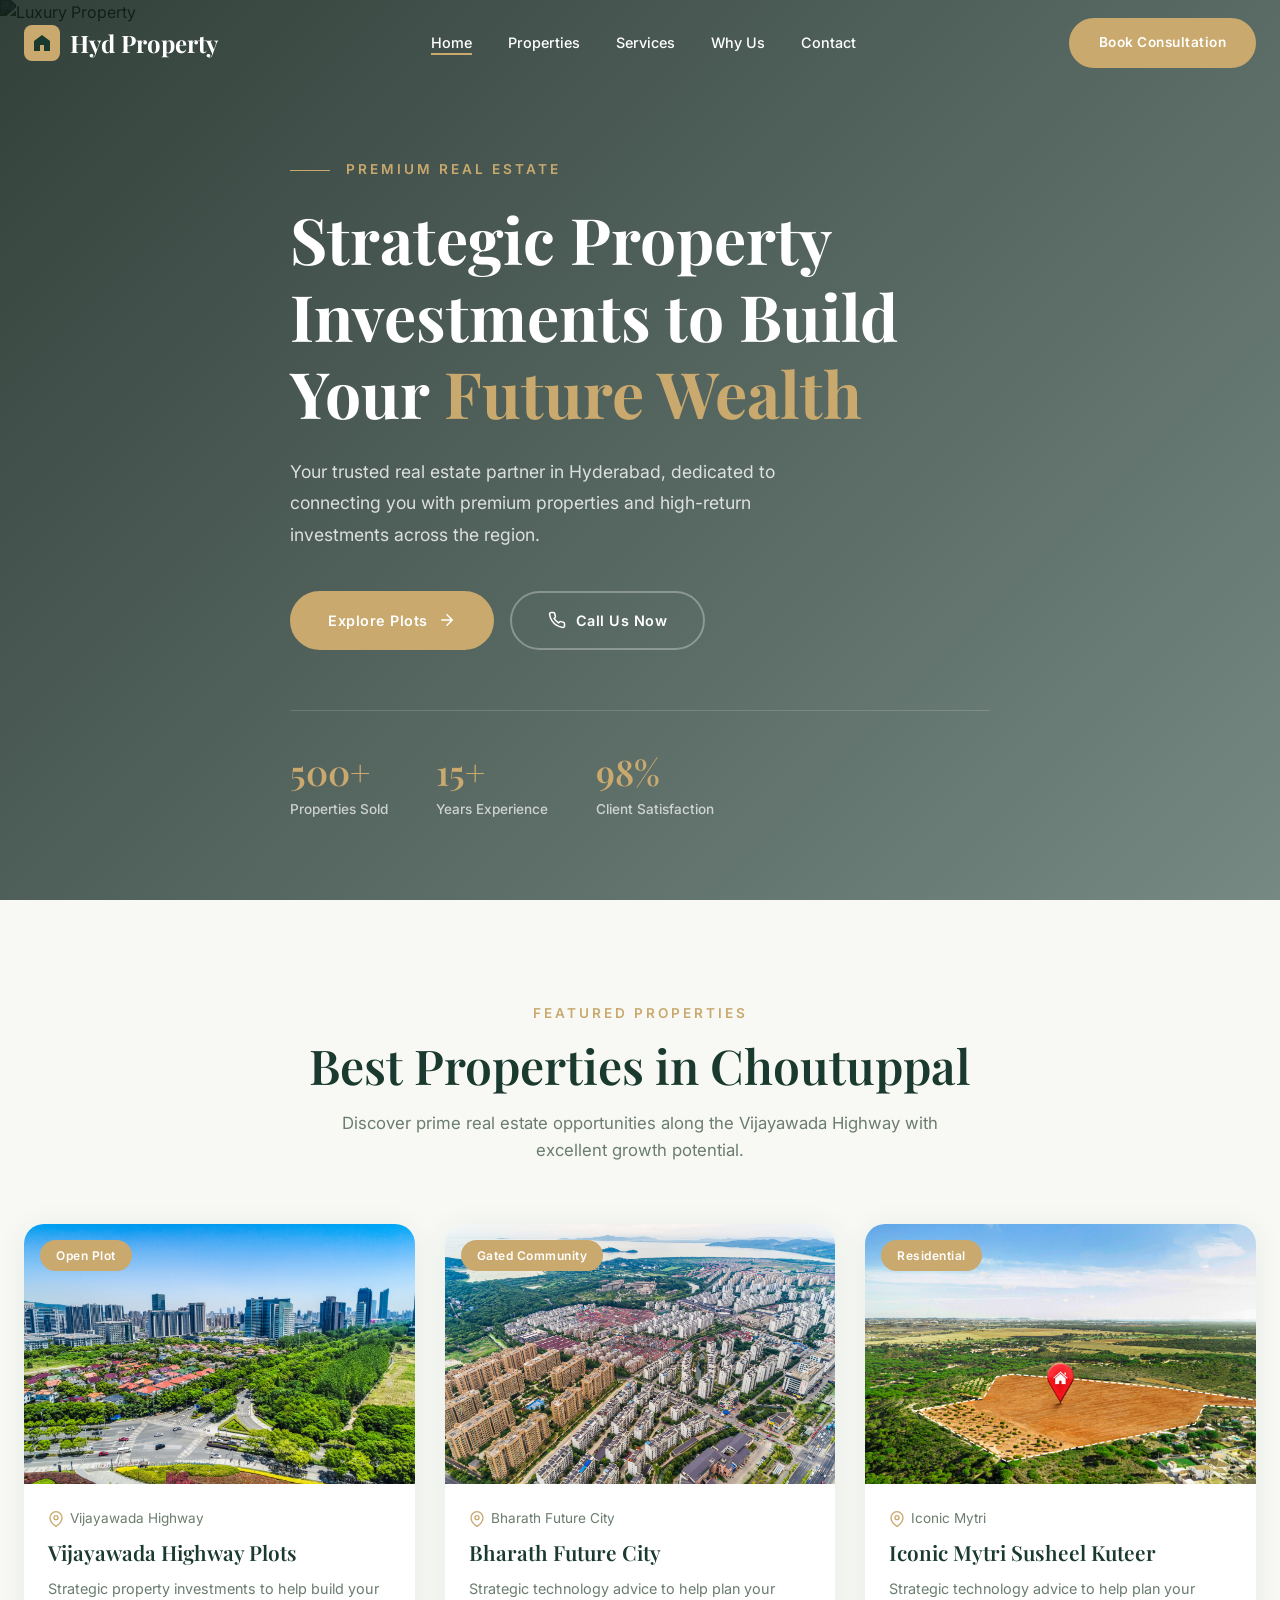
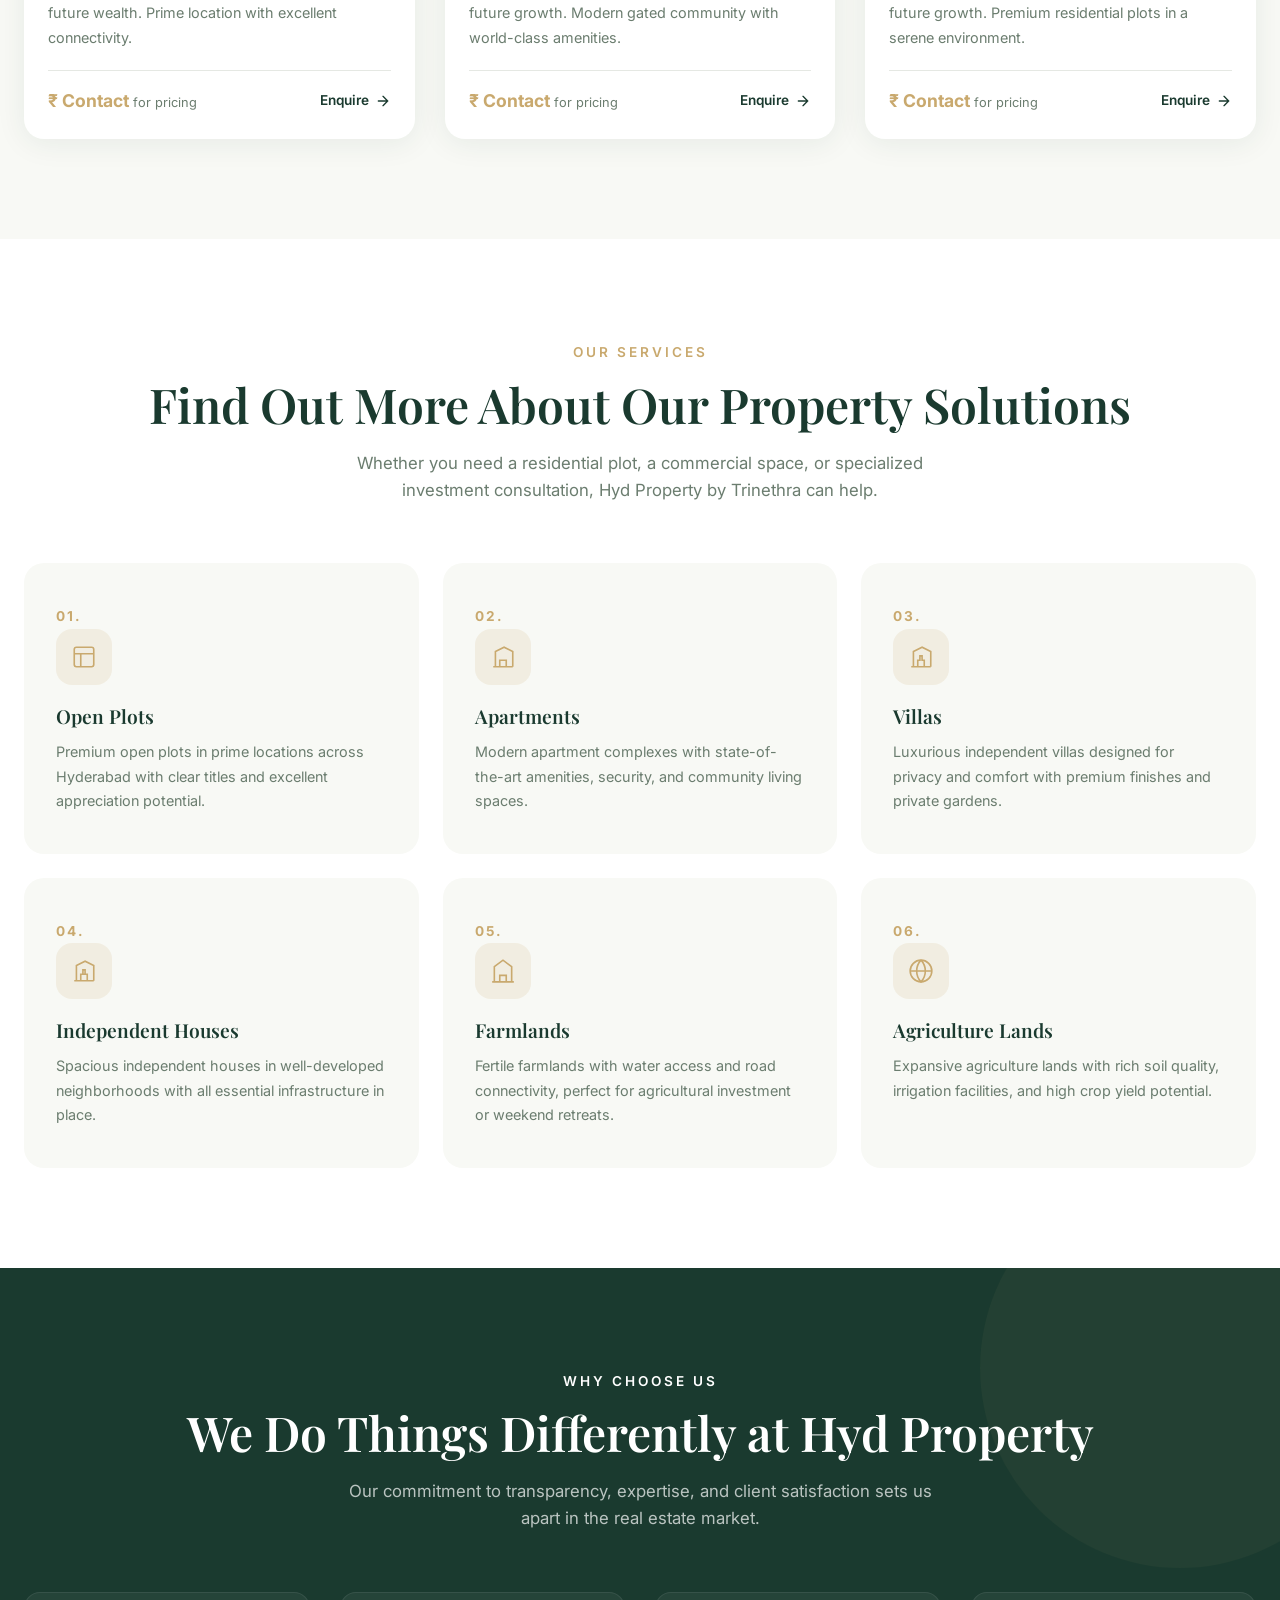
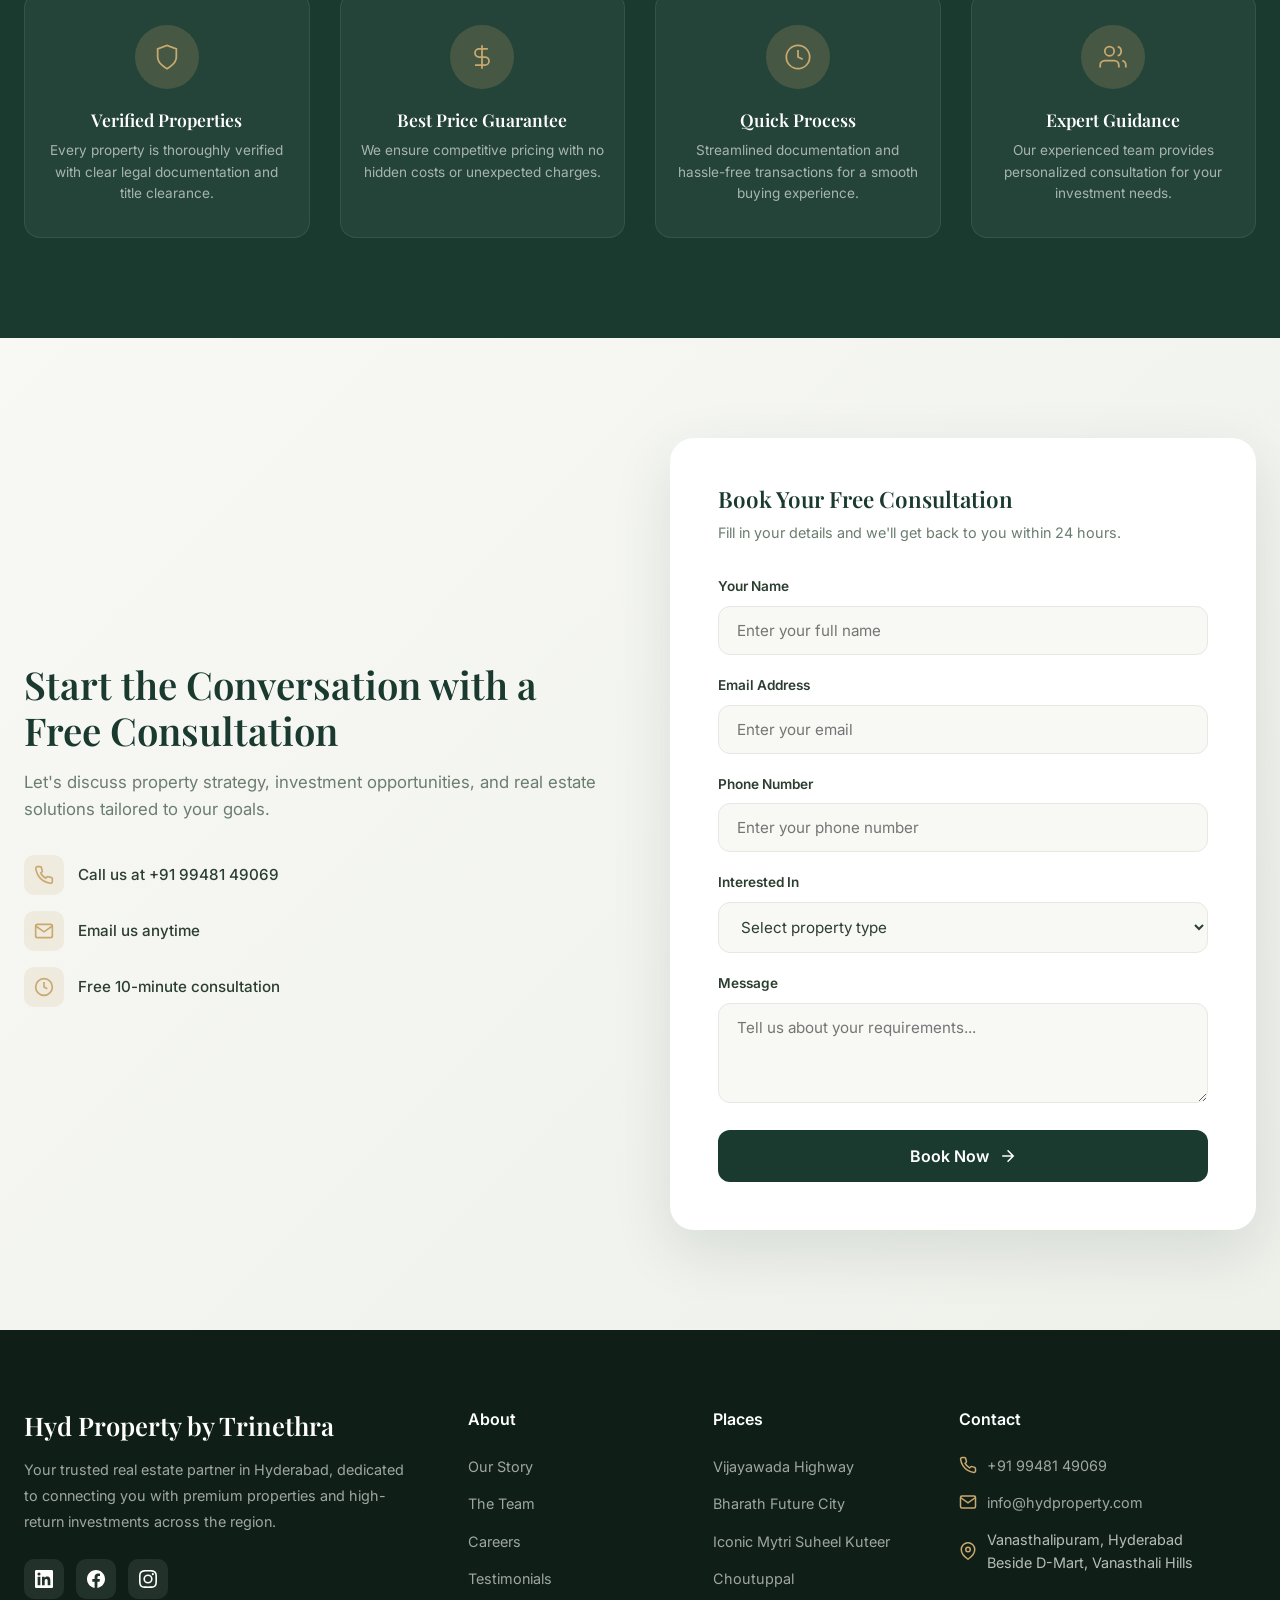
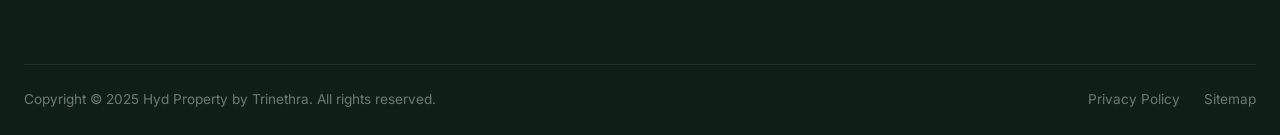
==== commit 0a4157fb: "Add files via upload" ====
--- a/index.html
+++ b/index.html
@@ -106,13 +106,13 @@
             <div class="properties-grid">
                 <div class="property-card fade-up fade-up-delay-1">
                     <div class="property-img">
-                        <img src="https://images.unsplash.com/photo-1600585154340-be6161a56a0c?w=600&q=80" alt="Vijayawada Highway Property">
+                        <img src="./home-image1.jpg" alt="Vijayawada Highway Property">
                         <span class="property-badge">Open Plot</span>
                     </div>
                     <div class="property-body">
                         <div class="property-location">
                             <svg viewBox="0 0 24 24" fill="none" stroke="currentColor" stroke-width="2"><path d="M21 10c0 7-9 13-9 13s-9-6-9-13a9 9 0 0118 0z"/><circle cx="12" cy="10" r="3"/></svg>
-                            Vijayawada Highway, Choutuppal
+                            Vijayawada Highway
                         </div>
                         <h3 class="property-name">Vijayawada Highway Plots</h3>
                         <p class="property-desc">Strategic property investments to help build your future wealth. Prime location with excellent connectivity.</p>
@@ -128,13 +128,13 @@
 
                 <div class="property-card fade-up fade-up-delay-2">
                     <div class="property-img">
-                        <img src="https://images.unsplash.com/photo-1600607687939-ce8a6c25118c?w=600&q=80" alt="Bharath Future City">
+                        <img src="./home-image2.jpg" alt="Bharath Future City">
                         <span class="property-badge">Gated Community</span>
                     </div>
                     <div class="property-body">
                         <div class="property-location">
                             <svg viewBox="0 0 24 24" fill="none" stroke="currentColor" stroke-width="2"><path d="M21 10c0 7-9 13-9 13s-9-6-9-13a9 9 0 0118 0z"/><circle cx="12" cy="10" r="3"/></svg>
-                            Bharath Future City, Choutuppal
+                            Bharath Future City
                         </div>
                         <h3 class="property-name">Bharath Future City</h3>
                         <p class="property-desc">Strategic technology advice to help plan your future growth. Modern gated community with world-class amenities.</p>
@@ -150,13 +150,13 @@
 
                 <div class="property-card fade-up fade-up-delay-3">
                     <div class="property-img">
-                        <img src="https://images.unsplash.com/photo-1600566753190-17f0baa2a6c3?w=600&q=80" alt="Iconic Mytri Susheel Kuteer">
+                        <img src="./home-image3.jpg" alt="Iconic Mytri Susheel Kuteer">
                         <span class="property-badge">Residential</span>
                     </div>
                     <div class="property-body">
                         <div class="property-location">
                             <svg viewBox="0 0 24 24" fill="none" stroke="currentColor" stroke-width="2"><path d="M21 10c0 7-9 13-9 13s-9-6-9-13a9 9 0 0118 0z"/><circle cx="12" cy="10" r="3"/></svg>
-                            Iconic Mytri, Choutuppal
+                            Iconic Mytri
                         </div>
                         <h3 class="property-name">Iconic Mytri Susheel Kuteer</h3>
                         <p class="property-desc">Strategic technology advice to help plan your future growth. Premium residential plots in a serene environment.</p>
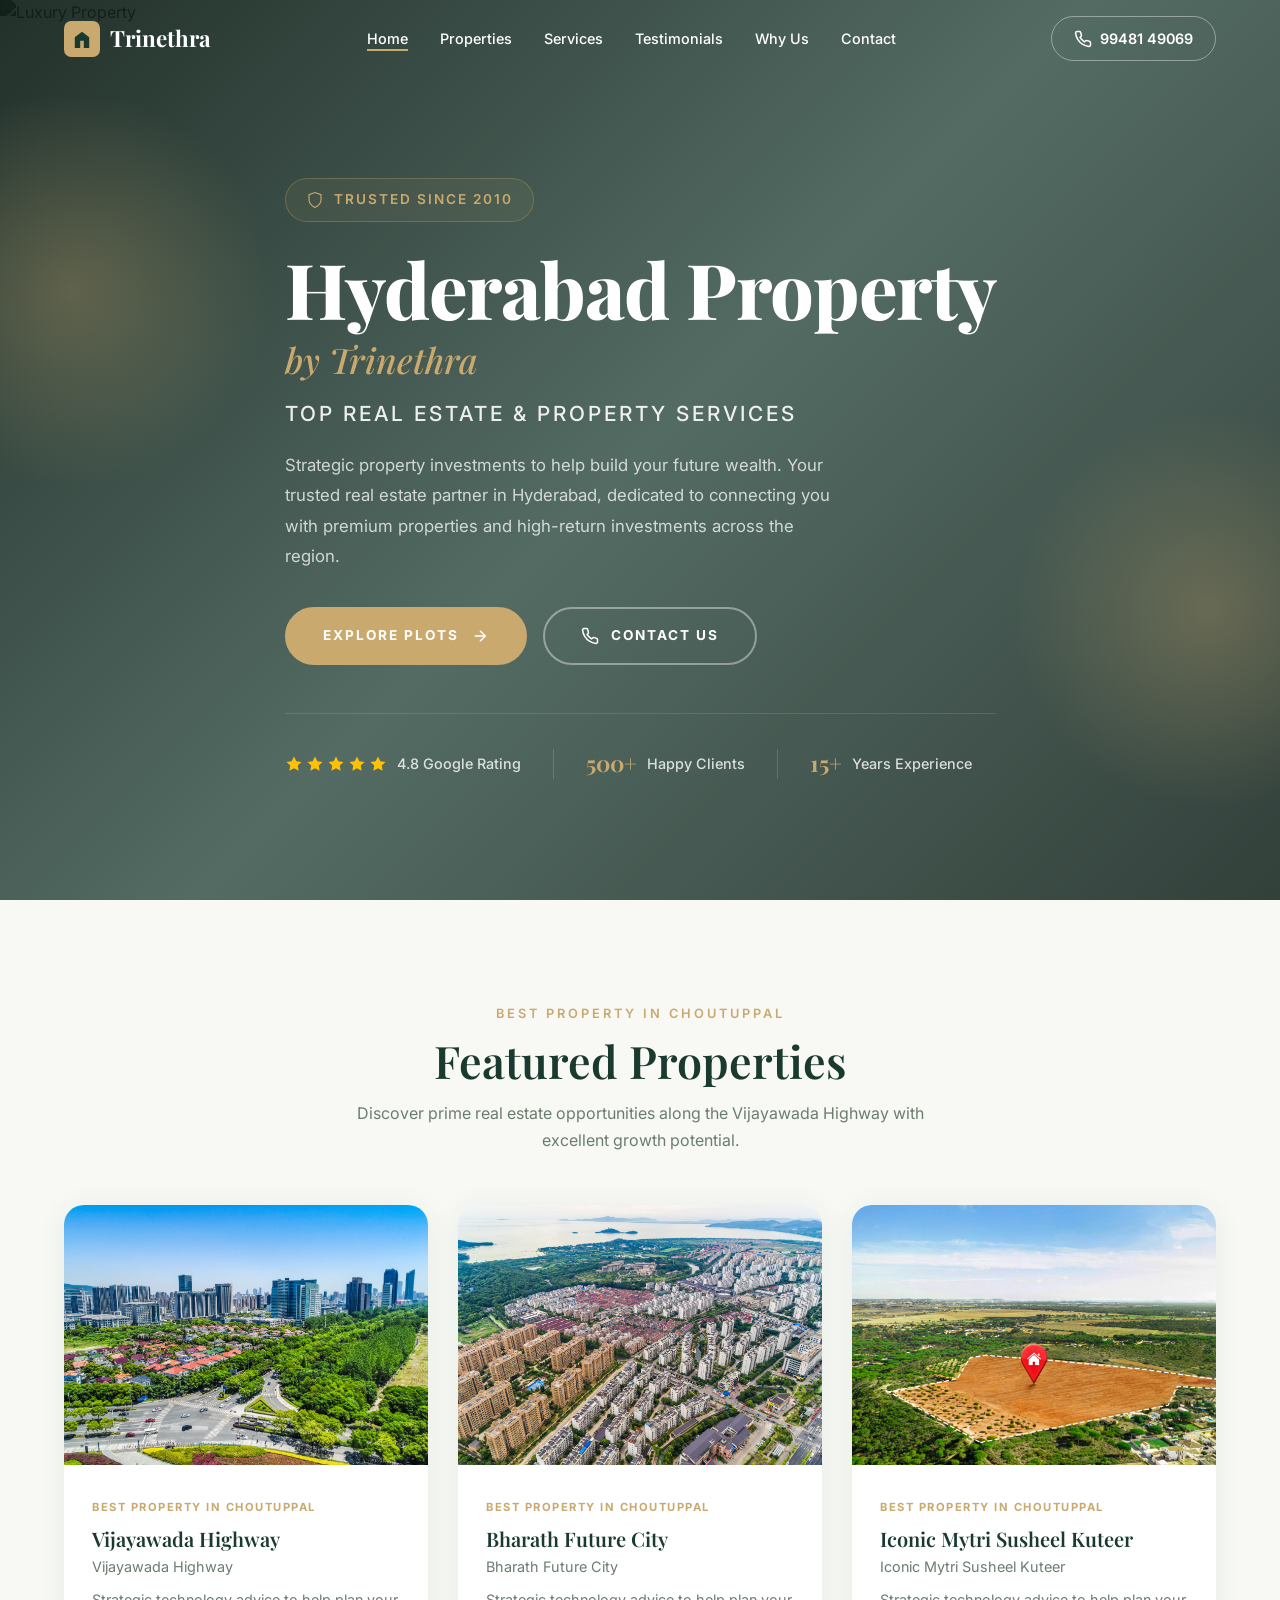
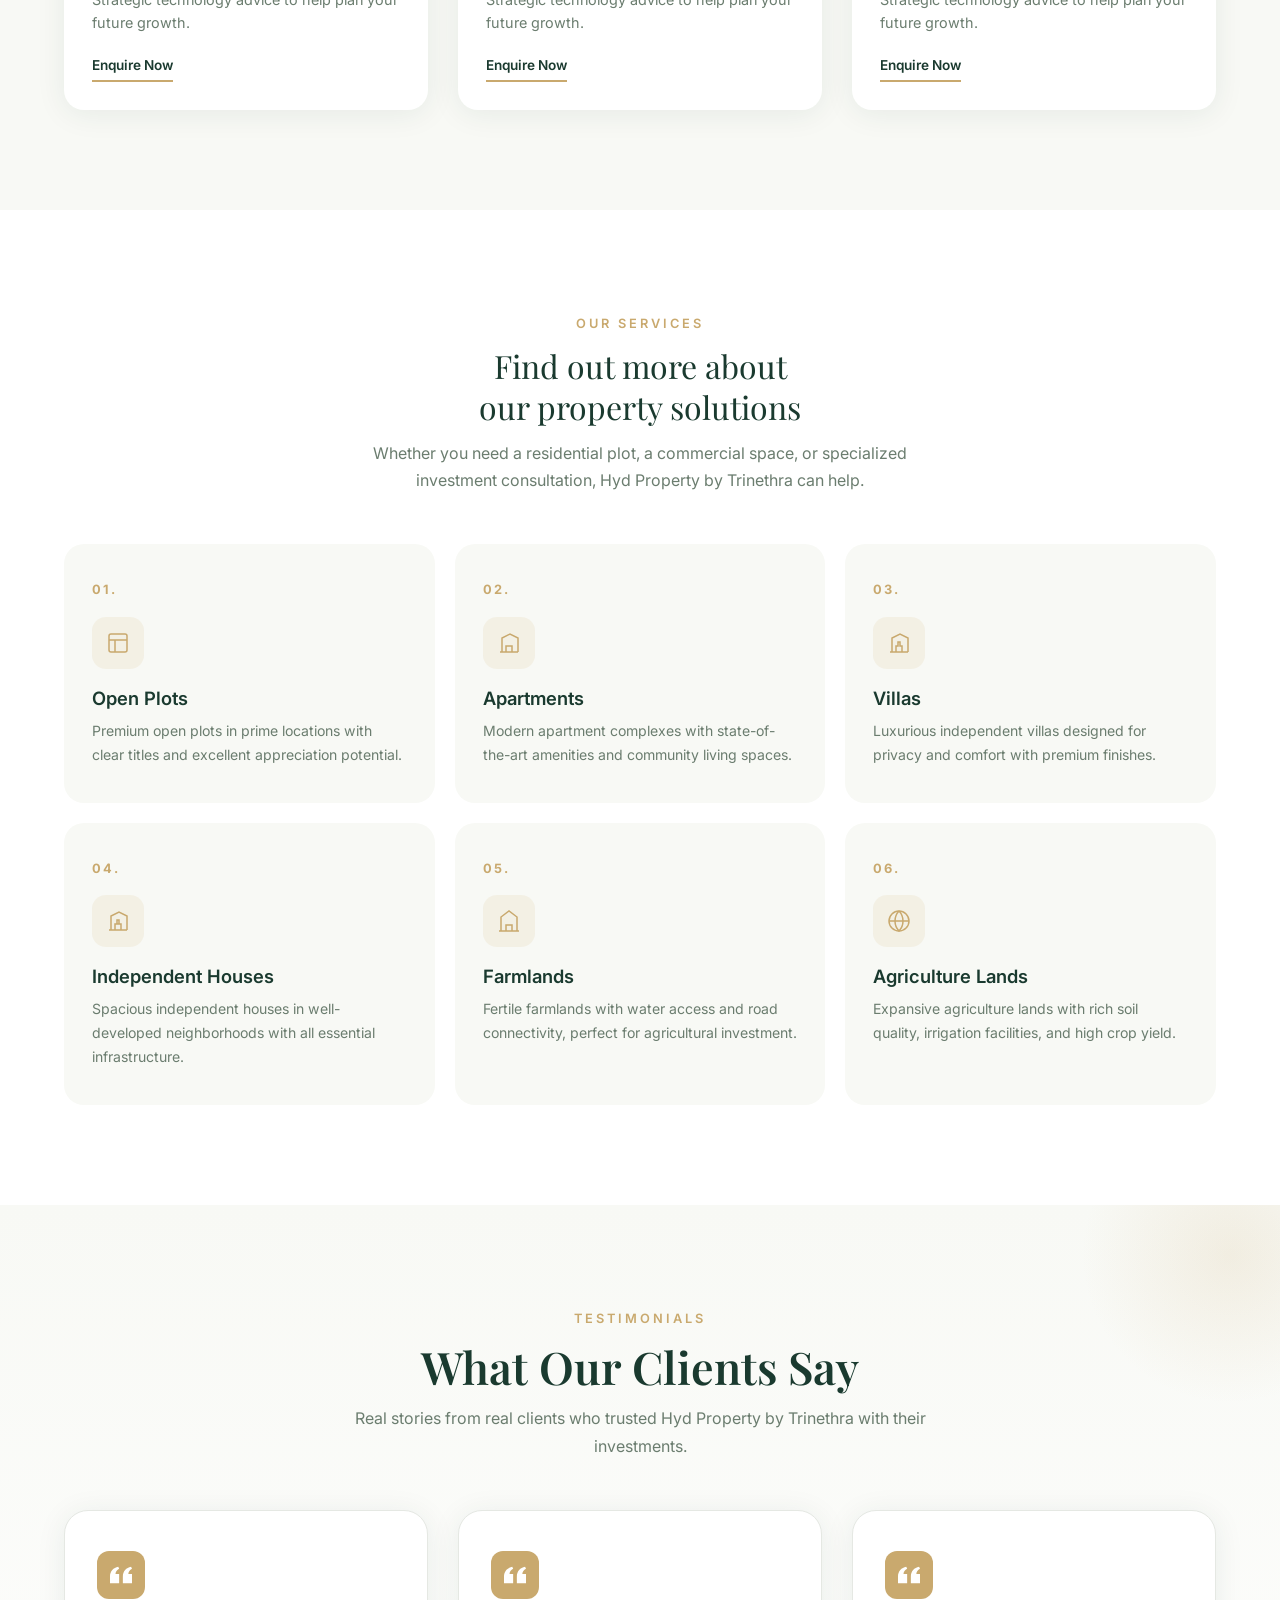
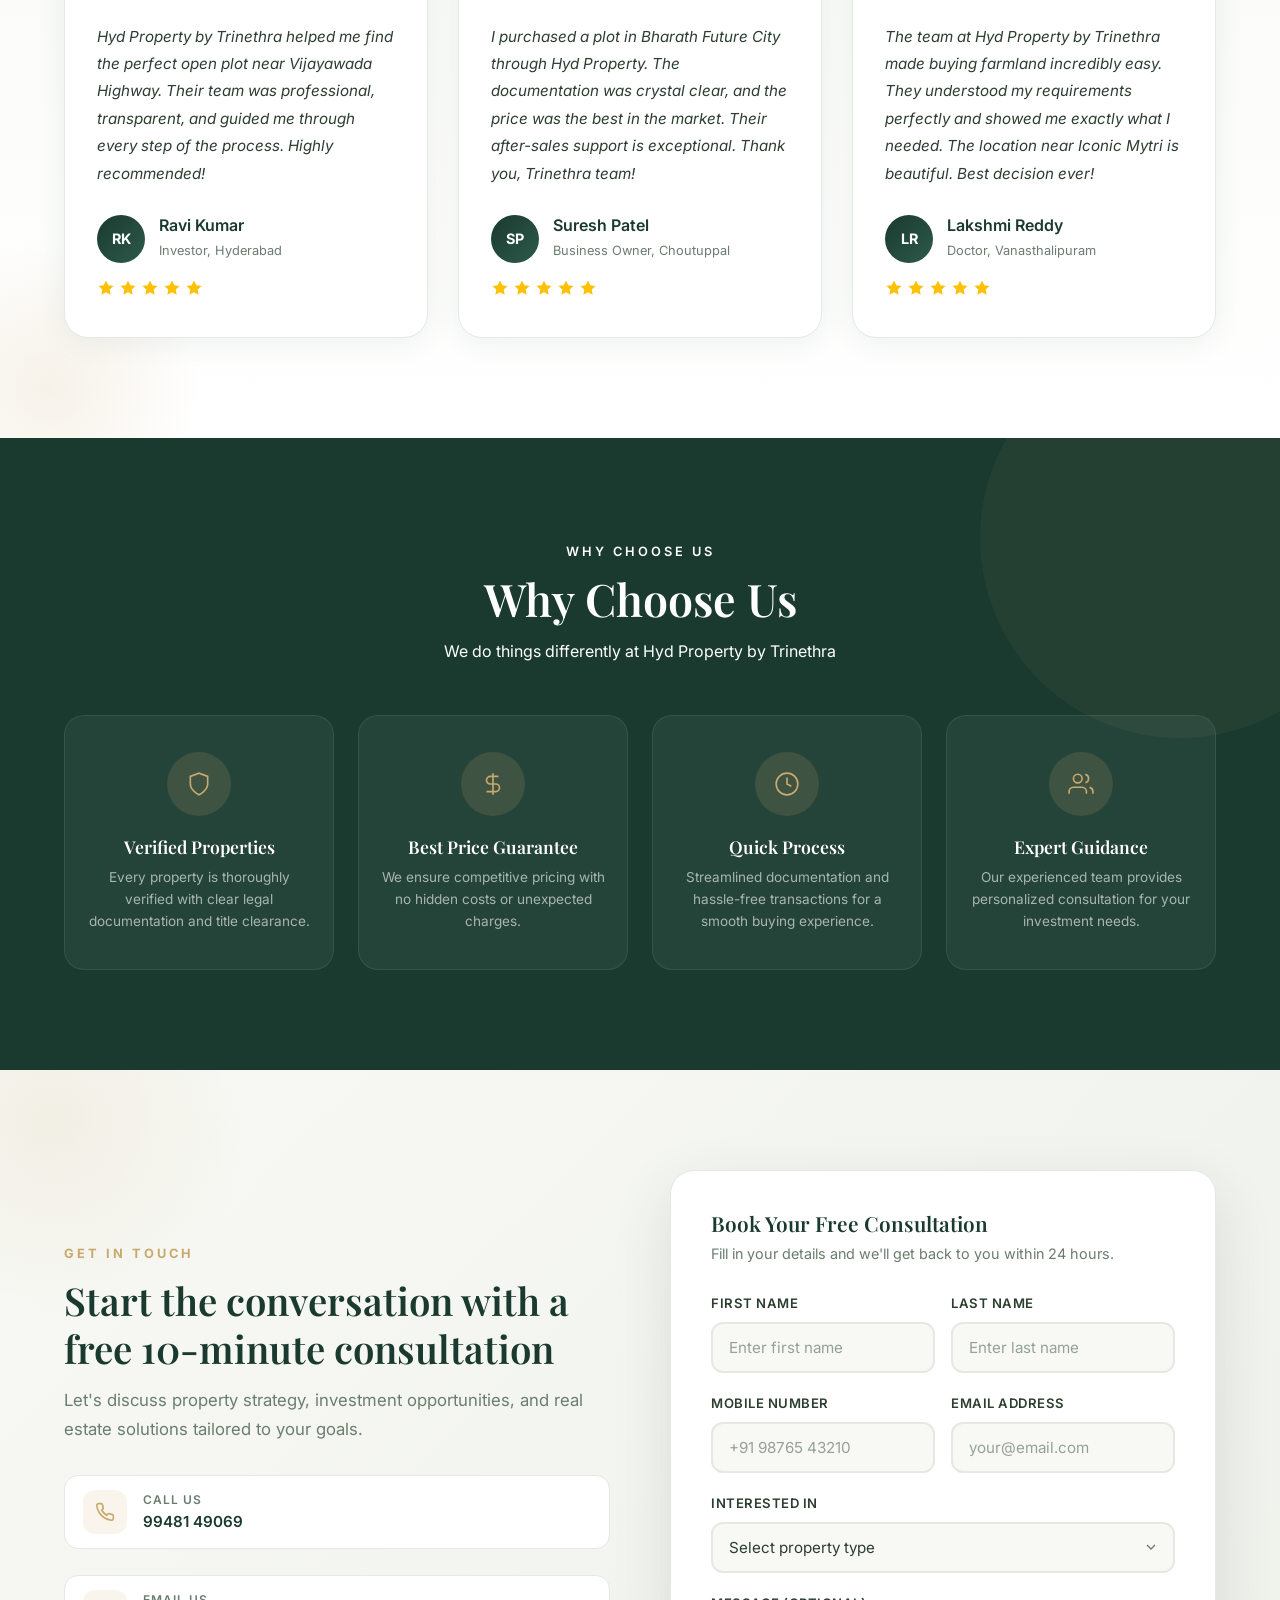
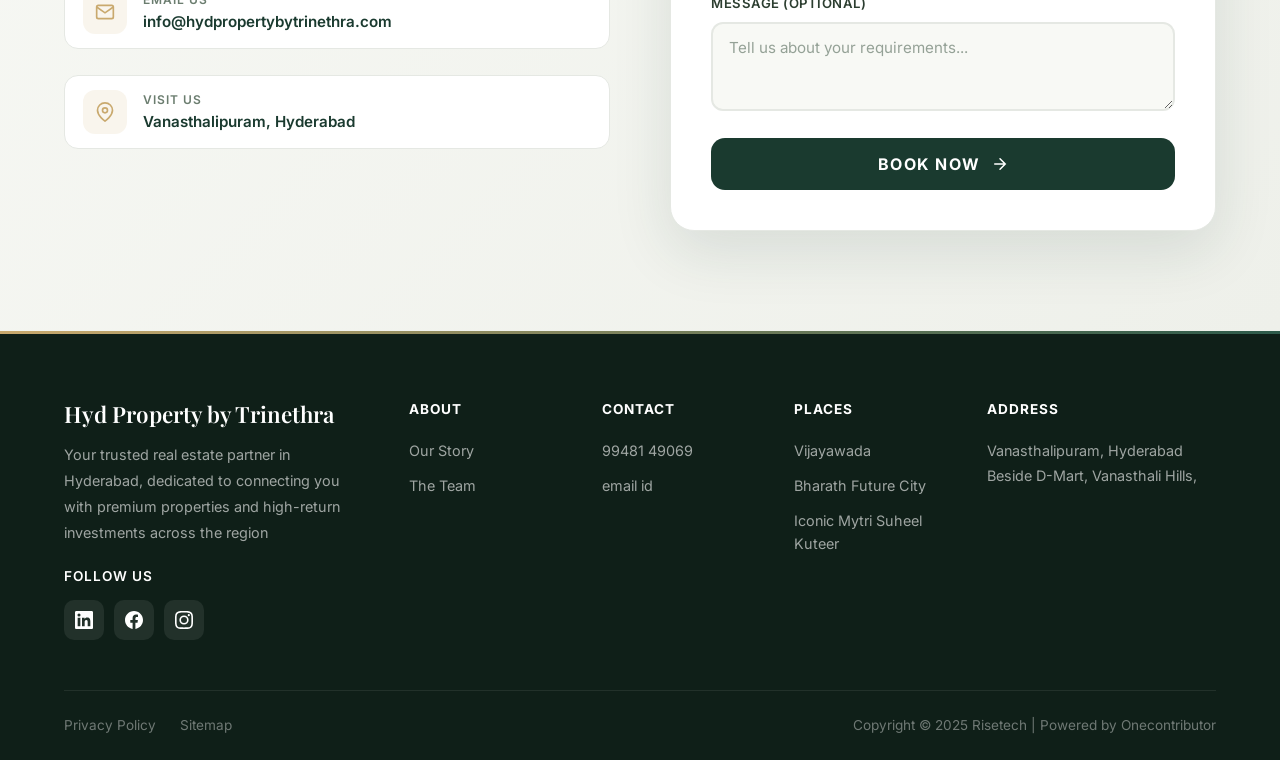
==== commit 3431872d: "Add files via upload" ====
--- a/index.html
+++ b/index.html
@@ -3,170 +3,176 @@
 <head>
     <meta charset="UTF-8">
     <meta name="viewport" content="width=device-width, initial-scale=1.0">
-    <title>Hyd Property by Trinethra | Premium Real Estate in Hyderabad</title>
+    <title>Hyd Property by Trinethra | Top Real Estate & Property Services</title>
     <link rel="preconnect" href="https://fonts.googleapis.com">
     <link rel="preconnect" href="https://fonts.gstatic.com" crossorigin>
-    <link href="https://fonts.googleapis.com/css2?family=Playfair+Display:wght@400;500;600;700&family=Inter:wght@300;400;500;600;700&display=swap" rel="stylesheet">
+    <link href="https://fonts.googleapis.com/css2?family=Playfair+Display:wght@400;500;600;700;800&family=Inter:wght@300;400;500;600;700&display=swap" rel="stylesheet">
     <link rel="stylesheet" href="styles.css">
 </head>
 <body>
 
-    <!-- Navbar -->
-    <nav class="navbar" id="navbar">
-        <div class="container">
-            <div class="nav-inner">
-                <a href="#" class="nav-logo">
-                    <svg viewBox="0 0 36 36" fill="none" xmlns="http://www.w3.org/2000/svg">
-                        <rect width="36" height="36" rx="8" fill="#c9a96e"/>
-                        <path d="M10 26V16L18 10L26 16V26H20V20H16V26H10Z" fill="#1a3a2f"/>
+    <!-- Header / Navbar -->
+    <header class="header" id="header">
+        <div class="container">
+            <div class="header-inner">
+                <a href="#" class="logo">
+                    <svg viewBox="0 0 40 40" fill="none" xmlns="http://www.w3.org/2000/svg">
+                        <rect width="40" height="40" rx="8" fill="#c9a96e"/>
+                        <path d="M12 30V18L20 12L28 18V30H22V22H18V30H12Z" fill="#1a3a2f"/>
                     </svg>
-                    Hyd Property
+                    <span>Trinethra</span>
                 </a>
-                <ul class="nav-links">
-                    <li><a href="#home" class="nav-link active">Home</a></li>
-                    <li><a href="#properties" class="nav-link">Properties</a></li>
-                    <li><a href="#services" class="nav-link">Services</a></li>
-                    <li><a href="#why-us" class="nav-link">Why Us</a></li>
-                    <li><a href="#contact" class="nav-link">Contact</a></li>
-                </ul>
-                <a href="#contact" class="nav-cta">Book Consultation</a>
+                <nav class="main-nav">
+                    <ul>
+                        <li><a href="#home" class="active">Home</a></li>
+                        <li><a href="#properties">Properties</a></li>
+                        <li><a href="#services">Services</a></li>
+                        <li><a href="#testimonials">Testimonials</a></li>
+                        <li><a href="#why-us">Why Us</a></li>
+                        <li><a href="#contact">Contact</a></li>
+                    </ul>
+                </nav>
+                <a href="tel:+919948149069" class="phone-btn">
+                    <svg width="18" height="18" viewBox="0 0 24 24" fill="none" stroke="currentColor" stroke-width="2"><path d="M22 16.92v3a2 2 0 01-2.18 2 19.79 19.79 0 01-8.63-3.07 19.5 19.5 0 01-6-6 19.79 19.79 0 01-3.07-8.67A2 2 0 014.11 2h3a2 2 0 012 1.72c.127.96.361 1.903.7 2.81a2 2 0 01-.45 2.11L8.09 9.91a16 16 0 006 6l1.27-1.27a2 2 0 012.11-.45c.907.339 1.85.573 2.81.7A2 2 0 0122 16.92z"/></svg>
+                    99481 49069
+                </a>
                 <div class="hamburger" id="hamburger">
-                    <span></span>
-                    <span></span>
-                    <span></span>
-                </div>
-            </div>
-        </div>
-    </nav>
+                    <span></span><span></span><span></span>
+                </div>
+            </div>
+        </div>
+    </header>
 
     <!-- Mobile Menu -->
-    <div class="mobile-menu-overlay" id="mobileOverlay"></div>
+    <div class="mobile-overlay" id="mobileOverlay"></div>
     <div class="mobile-menu" id="mobileMenu">
-        <ul class="mobile-menu-links">
+        <ul>
             <li><a href="#home" class="mobile-link">Home</a></li>
             <li><a href="#properties" class="mobile-link">Properties</a></li>
             <li><a href="#services" class="mobile-link">Services</a></li>
+            <li><a href="#testimonials" class="mobile-link">Testimonials</a></li>
             <li><a href="#why-us" class="mobile-link">Why Us</a></li>
             <li><a href="#contact" class="mobile-link">Contact</a></li>
         </ul>
-        <a href="#contact" class="btn-primary mobile-cta">Book Consultation</a>
+        <a href="tel:+919948149069" class="mobile-phone">99481 49069</a>
     </div>
 
-    <!-- Hero -->
+    <!-- Hero Section -->
     <section class="hero" id="home">
         <div class="hero-bg">
             <img src="https://images.unsplash.com/photo-1600596542815-ffad4c1539a9?w=1920&q=80" alt="Luxury Property">
         </div>
         <div class="hero-overlay"></div>
+        <div class="hero-particles" id="particles"></div>
         <div class="container">
             <div class="hero-content">
-                <p class="hero-subtitle fade-up">Premium Real Estate</p>
+                <div class="company-badge fade-up">
+                    <svg viewBox="0 0 24 24" fill="none" stroke="currentColor" stroke-width="1.5"><path d="M12 22s8-4 8-10V5l-8-3-8 3v7c0 6 8 10 8 10z"/></svg>
+                    Trusted Since 2010
+                </div>
                 <h1 class="hero-title fade-up fade-up-delay-1">
-                    Strategic Property Investments to Build Your <span>Future Wealth</span>
+                    <span class="company-name">Hyderabad Property</span>
+                    <span class="company-by">by Trinethra</span>
                 </h1>
-                <p class="hero-desc fade-up fade-up-delay-2">
-                    Your trusted real estate partner in Hyderabad, dedicated to connecting you with premium properties and high-return investments across the region.
+                <p class="hero-tagline fade-up fade-up-delay-2">Top Real Estate & Property Services</p>
+                <p class="hero-desc fade-up fade-up-delay-3">
+                    Strategic property investments to help build your future wealth. Your trusted real estate partner in Hyderabad, dedicated to connecting you with premium properties and high-return investments across the region.
                 </p>
-                <div class="hero-btns fade-up fade-up-delay-3">
-                    <a href="#properties" class="btn-primary">
-                        Explore Plots
-                        <svg width="18" height="18" viewBox="0 0 24 24" fill="none" stroke="currentColor" stroke-width="2" stroke-linecap="round" stroke-linejoin="round"><path d="M5 12h14M12 5l7 7-7 7"/></svg>
+                <div class="hero-buttons fade-up fade-up-delay-4">
+                    <a href="#properties" class="btn-gold">
+                        <span>EXPLORE PLOTS</span>
+                        <svg width="18" height="18" viewBox="0 0 24 24" fill="none" stroke="currentColor" stroke-width="2"><path d="M5 12h14M12 5l7 7-7 7"/></svg>
                     </a>
-                    <a href="#contact" class="btn-outline">
-                        <svg width="18" height="18" viewBox="0 0 24 24" fill="none" stroke="currentColor" stroke-width="2" stroke-linecap="round" stroke-linejoin="round"><path d="M22 16.92v3a2 2 0 01-2.18 2 19.79 19.79 0 01-8.63-3.07 19.5 19.5 0 01-6-6 19.79 19.79 0 01-3.07-8.67A2 2 0 014.11 2h3a2 2 0 012 1.72c.127.96.361 1.903.7 2.81a2 2 0 01-.45 2.11L8.09 9.91a16 16 0 006 6l1.27-1.27a2 2 0 012.11-.45c.907.339 1.85.573 2.81.7A2 2 0 0122 16.92z"/></svg>
-                        Call Us Now
+                    <a href="#contact" class="btn-outline-white">
+                        <svg width="18" height="18" viewBox="0 0 24 24" fill="none" stroke="currentColor" stroke-width="2"><path d="M22 16.92v3a2 2 0 01-2.18 2 19.79 19.79 0 01-8.63-3.07 19.5 19.5 0 01-6-6 19.79 19.79 0 01-3.07-8.67A2 2 0 014.11 2h3a2 2 0 012 1.72c.127.96.361 1.903.7 2.81a2 2 0 01-.45 2.11L8.09 9.91a16 16 0 006 6l1.27-1.27a2 2 0 012.11-.45c.907.339 1.85.573 2.81.7A2 2 0 0122 16.92z"/></svg>
+                        <span>CONTACT US</span>
                     </a>
                 </div>
-                <div class="hero-stats fade-up fade-up-delay-4">
-                    <div class="stat-item">
-                        <h3>500+</h3>
-                        <p>Properties Sold</p>
-                    </div>
-                    <div class="stat-item">
-                        <h3>15+</h3>
-                        <p>Years Experience</p>
-                    </div>
-                    <div class="stat-item">
-                        <h3>98%</h3>
-                        <p>Client Satisfaction</p>
-                    </div>
-                </div>
-            </div>
-        </div>
+                <div class="hero-trust fade-up fade-up-delay-5">
+                    <div class="trust-item">
+                        <div class="trust-stars">
+                            <svg viewBox="0 0 24 24" fill="currentColor"><path d="M12 2l3.09 6.26L22 9.27l-5 4.87 1.18 6.88L12 17.77l-6.18 3.25L7 14.14 2 9.27l6.91-1.01L12 2z"/></svg>
+                            <svg viewBox="0 0 24 24" fill="currentColor"><path d="M12 2l3.09 6.26L22 9.27l-5 4.87 1.18 6.88L12 17.77l-6.18 3.25L7 14.14 2 9.27l6.91-1.01L12 2z"/></svg>
+                            <svg viewBox="0 0 24 24" fill="currentColor"><path d="M12 2l3.09 6.26L22 9.27l-5 4.87 1.18 6.88L12 17.77l-6.18 3.25L7 14.14 2 9.27l6.91-1.01L12 2z"/></svg>
+                            <svg viewBox="0 0 24 24" fill="currentColor"><path d="M12 2l3.09 6.26L22 9.27l-5 4.87 1.18 6.88L12 17.77l-6.18 3.25L7 14.14 2 9.27l6.91-1.01L12 2z"/></svg>
+                            <svg viewBox="0 0 24 24" fill="currentColor"><path d="M12 2l3.09 6.26L22 9.27l-5 4.87 1.18 6.88L12 17.77l-6.18 3.25L7 14.14 2 9.27l6.91-1.01L12 2z"/></svg>
+                        </div>
+                        <span>4.8 Google Rating</span>
+                    </div>
+                    <div class="trust-divider"></div>
+                    <div class="trust-item">
+                        <span class="trust-num">500+</span>
+                        <span>Happy Clients</span>
+                    </div>
+                    <div class="trust-divider"></div>
+                    <div class="trust-item">
+                        <span class="trust-num">15+</span>
+                        <span>Years Experience</span>
+                    </div>
+                </div>
+            </div>
+        </div>
+        <!-- <div class="hero-scroll">
+            <div class="scroll-mouse">
+                <div class="scroll-wheel"></div>
+            </div>
+        </div> -->
     </section>
 
     <!-- Properties -->
     <section class="properties" id="properties">
         <div class="container">
             <div class="section-header fade-up">
-                <span class="section-label">Featured Properties</span>
-                <h2 class="section-title">Best Properties in Choutuppal</h2>
+                <span class="section-tag">Best property in choutuppal</span>
+                <h2 class="section-title">Featured Properties</h2>
                 <p class="section-desc">Discover prime real estate opportunities along the Vijayawada Highway with excellent growth potential.</p>
             </div>
             <div class="properties-grid">
                 <div class="property-card fade-up fade-up-delay-1">
-                    <div class="property-img">
-                        <img src="./home-image1.jpg" alt="Vijayawada Highway Property">
-                        <span class="property-badge">Open Plot</span>
-                    </div>
-                    <div class="property-body">
-                        <div class="property-location">
-                            <svg viewBox="0 0 24 24" fill="none" stroke="currentColor" stroke-width="2"><path d="M21 10c0 7-9 13-9 13s-9-6-9-13a9 9 0 0118 0z"/><circle cx="12" cy="10" r="3"/></svg>
-                            Vijayawada Highway
-                        </div>
-                        <h3 class="property-name">Vijayawada Highway Plots</h3>
-                        <p class="property-desc">Strategic property investments to help build your future wealth. Prime location with excellent connectivity.</p>
-                        <div class="property-footer">
-                            <div class="property-price">₹ Contact <span>for pricing</span></div>
-                            <a href="#contact" class="property-link">
-                                Enquire
-                                <svg width="16" height="16" viewBox="0 0 24 24" fill="none" stroke="currentColor" stroke-width="2" stroke-linecap="round"><path d="M5 12h14M12 5l7 7-7 7"/></svg>
-                            </a>
-                        </div>
+                    <div class="property-image">
+                        <img src="./home-image1.jpg" alt="Vijayawada Highway">
+                        <div class="property-overlay">
+                            <span class="property-view">View Details</span>
+                        </div>
+                    </div>
+                    <div class="property-info">
+                        <span class="property-tag">Best property in choutuppal</span>
+                        <h3>Vijayawada Highway</h3>
+                        <p class="property-sub">Vijayawada Highway</p>
+                        <p class="property-desc">Strategic technology advice to help plan your future growth.</p>
+                        <a href="#contact" class="property-btn">Enquire Now</a>
                     </div>
                 </div>
 
                 <div class="property-card fade-up fade-up-delay-2">
-                    <div class="property-img">
+                    <div class="property-image">
                         <img src="./home-image2.jpg" alt="Bharath Future City">
-                        <span class="property-badge">Gated Community</span>
-                    </div>
-                    <div class="property-body">
-                        <div class="property-location">
-                            <svg viewBox="0 0 24 24" fill="none" stroke="currentColor" stroke-width="2"><path d="M21 10c0 7-9 13-9 13s-9-6-9-13a9 9 0 0118 0z"/><circle cx="12" cy="10" r="3"/></svg>
-                            Bharath Future City
-                        </div>
-                        <h3 class="property-name">Bharath Future City</h3>
-                        <p class="property-desc">Strategic technology advice to help plan your future growth. Modern gated community with world-class amenities.</p>
-                        <div class="property-footer">
-                            <div class="property-price">₹ Contact <span>for pricing</span></div>
-                            <a href="#contact" class="property-link">
-                                Enquire
-                                <svg width="16" height="16" viewBox="0 0 24 24" fill="none" stroke="currentColor" stroke-width="2" stroke-linecap="round"><path d="M5 12h14M12 5l7 7-7 7"/></svg>
-                            </a>
-                        </div>
+                        <div class="property-overlay">
+                            <span class="property-view">View Details</span>
+                        </div>
+                    </div>
+                    <div class="property-info">
+                        <span class="property-tag">Best property in choutuppal</span>
+                        <h3>Bharath Future City</h3>
+                        <p class="property-sub">Bharath Future City</p>
+                        <p class="property-desc">Strategic technology advice to help plan your future growth.</p>
+                        <a href="#contact" class="property-btn">Enquire Now</a>
                     </div>
                 </div>
 
                 <div class="property-card fade-up fade-up-delay-3">
-                    <div class="property-img">
+                    <div class="property-image">
                         <img src="./home-image3.jpg" alt="Iconic Mytri Susheel Kuteer">
-                        <span class="property-badge">Residential</span>
-                    </div>
-                    <div class="property-body">
-                        <div class="property-location">
-                            <svg viewBox="0 0 24 24" fill="none" stroke="currentColor" stroke-width="2"><path d="M21 10c0 7-9 13-9 13s-9-6-9-13a9 9 0 0118 0z"/><circle cx="12" cy="10" r="3"/></svg>
-                            Iconic Mytri
-                        </div>
-                        <h3 class="property-name">Iconic Mytri Susheel Kuteer</h3>
-                        <p class="property-desc">Strategic technology advice to help plan your future growth. Premium residential plots in a serene environment.</p>
-                        <div class="property-footer">
-                            <div class="property-price">₹ Contact <span>for pricing</span></div>
-                            <a href="#contact" class="property-link">
-                                Enquire
-                                <svg width="16" height="16" viewBox="0 0 24 24" fill="none" stroke="currentColor" stroke-width="2" stroke-linecap="round"><path d="M5 12h14M12 5l7 7-7 7"/></svg>
-                            </a>
-                        </div>
+                        <div class="property-overlay">
+                            <span class="property-view">View Details</span>
+                        </div>
+                    </div>
+                    <div class="property-info">
+                        <span class="property-tag">Best property in choutuppal</span>
+                        <h3>Iconic Mytri Susheel Kuteer</h3>
+                        <p class="property-sub">Iconic Mytri Susheel Kuteer</p>
+                        <p class="property-desc">Strategic technology advice to help plan your future growth.</p>
+                        <a href="#contact" class="property-btn">Enquire Now</a>
                     </div>
                 </div>
             </div>
@@ -177,63 +183,133 @@
     <section class="services" id="services">
         <div class="container">
             <div class="section-header fade-up">
-                <span class="section-label">Our Services</span>
-                <h2 class="section-title">Find Out More About Our Property Solutions</h2>
+                <span class="section-tag">our services</span>
+                <p class="section-lead">Find out more about<br>our property solutions</p>
                 <p class="section-desc">Whether you need a residential plot, a commercial space, or specialized investment consultation, Hyd Property by Trinethra can help.</p>
             </div>
             <div class="services-grid">
-                <div class="service-card fade-up fade-up-delay-1">
+                <div class="service-item fade-up fade-up-delay-1">
                     <span class="service-num">01.</span>
                     <div class="service-icon">
                         <svg viewBox="0 0 24 24" fill="none" stroke="currentColor" stroke-width="1.5"><rect x="3" y="3" width="18" height="18" rx="2"/><path d="M3 9h18M9 21V9"/></svg>
                     </div>
-                    <h3 class="service-title">Open Plots</h3>
-                    <p class="service-desc">Premium open plots in prime locations across Hyderabad with clear titles and excellent appreciation potential.</p>
-                </div>
-
-                <div class="service-card fade-up fade-up-delay-2">
+                    <h3>Open Plots</h3>
+                    <p>Premium open plots in prime locations with clear titles and excellent appreciation potential.</p>
+                </div>
+                <div class="service-item fade-up fade-up-delay-2">
                     <span class="service-num">02.</span>
                     <div class="service-icon">
                         <svg viewBox="0 0 24 24" fill="none" stroke="currentColor" stroke-width="1.5"><path d="M3 21h18M5 21V7l8-4 8 4v14M9 21v-6h6v6"/></svg>
                     </div>
-                    <h3 class="service-title">Apartments</h3>
-                    <p class="service-desc">Modern apartment complexes with state-of-the-art amenities, security, and community living spaces.</p>
-                </div>
-
-                <div class="service-card fade-up fade-up-delay-3">
+                    <h3>Apartments</h3>
+                    <p>Modern apartment complexes with state-of-the-art amenities and community living spaces.</p>
+                </div>
+                <div class="service-item fade-up fade-up-delay-3">
                     <span class="service-num">03.</span>
                     <div class="service-icon">
                         <svg viewBox="0 0 24 24" fill="none" stroke="currentColor" stroke-width="1.5"><path d="M3 21h18M5 21V7l8-4 8 4v14M9 21v-6h2v-4h2v4h2v6"/></svg>
                     </div>
-                    <h3 class="service-title">Villas</h3>
-                    <p class="service-desc">Luxurious independent villas designed for privacy and comfort with premium finishes and private gardens.</p>
-                </div>
-
-                <div class="service-card fade-up fade-up-delay-1">
+                    <h3>Villas</h3>
+                    <p>Luxurious independent villas designed for privacy and comfort with premium finishes.</p>
+                </div>
+                <div class="service-item fade-up fade-up-delay-1">
                     <span class="service-num">04.</span>
                     <div class="service-icon">
                         <svg viewBox="0 0 24 24" fill="none" stroke="currentColor" stroke-width="1.5"><path d="M3 21h18M5 21V7l8-4 8 4v14M9 21v-6h6v6M13 15v-4h-2v4"/></svg>
                     </div>
-                    <h3 class="service-title">Independent Houses</h3>
-                    <p class="service-desc">Spacious independent houses in well-developed neighborhoods with all essential infrastructure in place.</p>
-                </div>
-
-                <div class="service-card fade-up fade-up-delay-2">
+                    <h3>Independent Houses</h3>
+                    <p>Spacious independent houses in well-developed neighborhoods with all essential infrastructure.</p>
+                </div>
+                <div class="service-item fade-up fade-up-delay-2">
                     <span class="service-num">05.</span>
                     <div class="service-icon">
                         <svg viewBox="0 0 24 24" fill="none" stroke="currentColor" stroke-width="1.5"><path d="M2 22h20M4 22V8l8-6 8 6v14M9 22v-6h6v6"/></svg>
                     </div>
-                    <h3 class="service-title">Farmlands</h3>
-                    <p class="service-desc">Fertile farmlands with water access and road connectivity, perfect for agricultural investment or weekend retreats.</p>
-                </div>
-
-                <div class="service-card fade-up fade-up-delay-3">
+                    <h3>Farmlands</h3>
+                    <p>Fertile farmlands with water access and road connectivity, perfect for agricultural investment.</p>
+                </div>
+                <div class="service-item fade-up fade-up-delay-3">
                     <span class="service-num">06.</span>
                     <div class="service-icon">
                         <svg viewBox="0 0 24 24" fill="none" stroke="currentColor" stroke-width="1.5"><circle cx="12" cy="12" r="10"/><path d="M12 2a14.5 14.5 0 000 20 14.5 14.5 0 000-20M2 12h20"/></svg>
                     </div>
-                    <h3 class="service-title">Agriculture Lands</h3>
-                    <p class="service-desc">Expansive agriculture lands with rich soil quality, irrigation facilities, and high crop yield potential.</p>
+                    <h3>Agriculture Lands</h3>
+                    <p>Expansive agriculture lands with rich soil quality, irrigation facilities, and high crop yield.</p>
+                </div>
+            </div>
+        </div>
+    </section>
+
+    <!-- Testimonials Section -->
+    <section class="testimonials" id="testimonials">
+        <div class="container">
+            <div class="section-header fade-up">
+                <span class="section-tag">Testimonials</span>
+                <h2 class="section-title">What Our Clients Say</h2>
+                <p class="section-desc">Real stories from real clients who trusted Hyd Property by Trinethra with their investments.</p>
+            </div>
+            <div class="testimonials-grid">
+                <div class="testimonial-card fade-up fade-up-delay-1">
+                    <div class="testimonial-quote">
+                        <svg viewBox="0 0 24 24" fill="currentColor"><path d="M14.017 21v-7.391c0-5.704 3.731-9.57 8.983-10.609l.995 2.151c-2.432.917-3.995 3.638-3.995 5.849h4v10h-9.983zm-14.017 0v-7.391c0-5.704 3.748-9.57 9-10.609l.996 2.151c-2.433.917-3.996 3.638-3.996 5.849h3.983v10h-9.983z"/></svg>
+                    </div>
+                    <p class="testimonial-text">Hyd Property by Trinethra helped me find the perfect open plot near Vijayawada Highway. Their team was professional, transparent, and guided me through every step of the process. Highly recommended!</p>
+                    <div class="testimonial-author">
+                        <div class="author-avatar">RK</div>
+                        <div class="author-info">
+                            <h4>Ravi Kumar</h4>
+                            <span>Investor, Hyderabad</span>
+                        </div>
+                    </div>
+                    <div class="testimonial-rating">
+                        <svg viewBox="0 0 24 24" fill="currentColor"><path d="M12 2l3.09 6.26L22 9.27l-5 4.87 1.18 6.88L12 17.77l-6.18 3.25L7 14.14 2 9.27l6.91-1.01L12 2z"/></svg>
+                        <svg viewBox="0 0 24 24" fill="currentColor"><path d="M12 2l3.09 6.26L22 9.27l-5 4.87 1.18 6.88L12 17.77l-6.18 3.25L7 14.14 2 9.27l6.91-1.01L12 2z"/></svg>
+                        <svg viewBox="0 0 24 24" fill="currentColor"><path d="M12 2l3.09 6.26L22 9.27l-5 4.87 1.18 6.88L12 17.77l-6.18 3.25L7 14.14 2 9.27l6.91-1.01L12 2z"/></svg>
+                        <svg viewBox="0 0 24 24" fill="currentColor"><path d="M12 2l3.09 6.26L22 9.27l-5 4.87 1.18 6.88L12 17.77l-6.18 3.25L7 14.14 2 9.27l6.91-1.01L12 2z"/></svg>
+                        <svg viewBox="0 0 24 24" fill="currentColor"><path d="M12 2l3.09 6.26L22 9.27l-5 4.87 1.18 6.88L12 17.77l-6.18 3.25L7 14.14 2 9.27l6.91-1.01L12 2z"/></svg>
+                    </div>
+                </div>
+
+                <div class="testimonial-card fade-up fade-up-delay-2">
+                    <div class="testimonial-quote">
+                        <svg viewBox="0 0 24 24" fill="currentColor"><path d="M14.017 21v-7.391c0-5.704 3.731-9.57 8.983-10.609l.995 2.151c-2.432.917-3.995 3.638-3.995 5.849h4v10h-9.983zm-14.017 0v-7.391c0-5.704 3.748-9.57 9-10.609l.996 2.151c-2.433.917-3.996 3.638-3.996 5.849h3.983v10h-9.983z"/></svg>
+                    </div>
+                    <p class="testimonial-text">I purchased a plot in Bharath Future City through Hyd Property. The documentation was crystal clear, and the price was the best in the market. Their after-sales support is exceptional. Thank you, Trinethra team!</p>
+                    <div class="testimonial-author">
+                        <div class="author-avatar">SP</div>
+                        <div class="author-info">
+                            <h4>Suresh Patel</h4>
+                            <span>Business Owner, Choutuppal</span>
+                        </div>
+                    </div>
+                    <div class="testimonial-rating">
+                        <svg viewBox="0 0 24 24" fill="currentColor"><path d="M12 2l3.09 6.26L22 9.27l-5 4.87 1.18 6.88L12 17.77l-6.18 3.25L7 14.14 2 9.27l6.91-1.01L12 2z"/></svg>
+                        <svg viewBox="0 0 24 24" fill="currentColor"><path d="M12 2l3.09 6.26L22 9.27l-5 4.87 1.18 6.88L12 17.77l-6.18 3.25L7 14.14 2 9.27l6.91-1.01L12 2z"/></svg>
+                        <svg viewBox="0 0 24 24" fill="currentColor"><path d="M12 2l3.09 6.26L22 9.27l-5 4.87 1.18 6.88L12 17.77l-6.18 3.25L7 14.14 2 9.27l6.91-1.01L12 2z"/></svg>
+                        <svg viewBox="0 0 24 24" fill="currentColor"><path d="M12 2l3.09 6.26L22 9.27l-5 4.87 1.18 6.88L12 17.77l-6.18 3.25L7 14.14 2 9.27l6.91-1.01L12 2z"/></svg>
+                        <svg viewBox="0 0 24 24" fill="currentColor"><path d="M12 2l3.09 6.26L22 9.27l-5 4.87 1.18 6.88L12 17.77l-6.18 3.25L7 14.14 2 9.27l6.91-1.01L12 2z"/></svg>
+                    </div>
+                </div>
+
+                <div class="testimonial-card fade-up fade-up-delay-3">
+                    <div class="testimonial-quote">
+                        <svg viewBox="0 0 24 24" fill="currentColor"><path d="M14.017 21v-7.391c0-5.704 3.731-9.57 8.983-10.609l.995 2.151c-2.432.917-3.995 3.638-3.995 5.849h4v10h-9.983zm-14.017 0v-7.391c0-5.704 3.748-9.57 9-10.609l.996 2.151c-2.433.917-3.996 3.638-3.996 5.849h3.983v10h-9.983z"/></svg>
+                    </div>
+                    <p class="testimonial-text">The team at Hyd Property by Trinethra made buying farmland incredibly easy. They understood my requirements perfectly and showed me exactly what I needed. The location near Iconic Mytri is beautiful. Best decision ever!</p>
+                    <div class="testimonial-author">
+                        <div class="author-avatar">LR</div>
+                        <div class="author-info">
+                            <h4>Lakshmi Reddy</h4>
+                            <span>Doctor, Vanasthalipuram</span>
+                        </div>
+                    </div>
+                    <div class="testimonial-rating">
+                        <svg viewBox="0 0 24 24" fill="currentColor"><path d="M12 2l3.09 6.26L22 9.27l-5 4.87 1.18 6.88L12 17.77l-6.18 3.25L7 14.14 2 9.27l6.91-1.01L12 2z"/></svg>
+                        <svg viewBox="0 0 24 24" fill="currentColor"><path d="M12 2l3.09 6.26L22 9.27l-5 4.87 1.18 6.88L12 17.77l-6.18 3.25L7 14.14 2 9.27l6.91-1.01L12 2z"/></svg>
+                        <svg viewBox="0 0 24 24" fill="currentColor"><path d="M12 2l3.09 6.26L22 9.27l-5 4.87 1.18 6.88L12 17.77l-6.18 3.25L7 14.14 2 9.27l6.91-1.01L12 2z"/></svg>
+                        <svg viewBox="0 0 24 24" fill="currentColor"><path d="M12 2l3.09 6.26L22 9.27l-5 4.87 1.18 6.88L12 17.77l-6.18 3.25L7 14.14 2 9.27l6.91-1.01L12 2z"/></svg>
+                        <svg viewBox="0 0 24 24" fill="currentColor"><path d="M12 2l3.09 6.26L22 9.27l-5 4.87 1.18 6.88L12 17.77l-6.18 3.25L7 14.14 2 9.27l6.91-1.01L12 2z"/></svg>
+                    </div>
                 </div>
             </div>
         </div>
@@ -242,10 +318,10 @@
     <!-- Why Choose Us -->
     <section class="why-us" id="why-us">
         <div class="container">
-            <div class="section-header fade-up">
-                <span class="section-label">Why Choose Us</span>
-                <h2 class="section-title">We Do Things Differently at Hyd Property</h2>
-                <p class="section-desc">Our commitment to transparency, expertise, and client satisfaction sets us apart in the real estate market.</p>
+            <div class="section-header light fade-up">
+                <span class="section-tag">Why Choose Us</span>
+                <h2 class="section-title">Why Choose Us</h2>
+                <p class="section-desc">We do things differently at Hyd Property by Trinethra</p>
             </div>
             <div class="why-grid">
                 <div class="why-card fade-up fade-up-delay-1">
@@ -280,68 +356,94 @@
         </div>
     </section>
 
-    <!-- CTA / Contact -->
-    <section class="cta-section" id="contact">
-        <div class="container">
-            <div class="cta-inner">
-                <div class="cta-left fade-up">
-                    <h2>Start the Conversation with a Free Consultation</h2>
+    <!-- Contact / CTA -->
+    <section class="contact" id="contact">
+        <div class="container">
+            <div class="contact-inner">
+                <div class="contact-left fade-up">
+                    <span class="contact-label">Get In Touch</span>
+                    <h2>Start the conversation with a free 10-minute consultation</h2>
                     <p>Let's discuss property strategy, investment opportunities, and real estate solutions tailored to your goals.</p>
-                    <div class="cta-features">
-                        <div class="cta-feature">
-                            <div class="cta-feature-icon">
+                    <div class="contact-features">
+                        <div class="feature">
+                            <div class="feature-icon">
                                 <svg viewBox="0 0 24 24" fill="none" stroke="currentColor" stroke-width="2"><path d="M22 16.92v3a2 2 0 01-2.18 2 19.79 19.79 0 01-8.63-3.07 19.5 19.5 0 01-6-6 19.79 19.79 0 01-3.07-8.67A2 2 0 014.11 2h3a2 2 0 012 1.72c.127.96.361 1.903.7 2.81a2 2 0 01-.45 2.11L8.09 9.91a16 16 0 006 6l1.27-1.27a2 2 0 012.11-.45c.907.339 1.85.573 2.81.7A2 2 0 0122 16.92z"/></svg>
                             </div>
-                            <span>Call us at +91 99481 49069</span>
-                        </div>
-                        <div class="cta-feature">
-                            <div class="cta-feature-icon">
+                            <div class="feature-text">
+                                <span class="feature-label">Call Us</span>
+                                <span class="feature-value">99481 49069</span>
+                            </div>
+                        </div>
+                        <div class="feature">
+                            <div class="feature-icon">
                                 <svg viewBox="0 0 24 24" fill="none" stroke="currentColor" stroke-width="2"><path d="M4 4h16c1.1 0 2 .9 2 2v12c0 1.1-.9 2-2 2H4c-1.1 0-2-.9-2-2V6c0-1.1.9-2 2-2z"/><path d="M22 6l-10 7L2 6"/></svg>
                             </div>
-                            <span>Email us anytime</span>
-                        </div>
-                        <div class="cta-feature">
-                            <div class="cta-feature-icon">
-                                <svg viewBox="0 0 24 24" fill="none" stroke="currentColor" stroke-width="2"><circle cx="12" cy="12" r="10"/><path d="M12 6v6l4 2"/></svg>
-                            </div>
-                            <span>Free 10-minute consultation</span>
-                        </div>
-                    </div>
-                </div>
-                <div class="cta-form fade-up fade-up-delay-2">
-                    <h3>Book Your Free Consultation</h3>
-                    <p>Fill in your details and we'll get back to you within 24 hours.</p>
-                    <form id="contactForm">
+                            <div class="feature-text">
+                                <span class="feature-label">Email Us</span>
+                                <span class="feature-value">info@hydpropertybytrinethra.com</span>
+                            </div>
+                        </div>
+                        <div class="feature">
+                            <div class="feature-icon">
+                                <svg viewBox="0 0 24 24" fill="none" stroke="currentColor" stroke-width="2"><path d="M21 10c0 7-9 13-9 13s-9-6-9-13a9 9 0 0118 0z"/><circle cx="12" cy="10" r="3"/></svg>
+                            </div>
+                            <div class="feature-text">
+                                <span class="feature-label">Visit Us</span>
+                                <span class="feature-value">Vanasthalipuram, Hyderabad</span>
+                            </div>
+                        </div>
+                    </div>
+                </div>
+                <div class="contact-form-box fade-up fade-up-delay-2">
+                    <div class="form-header">
+                        <h3>Book Your Free Consultation</h3>
+                        <p>Fill in your details and we'll get back to you within 24 hours.</p>
+                    </div>
+                    <form id="contactForm" action="https://formsubmit.co/info@hydpropertybytrinethra.com" method="POST">
+                        <!-- FormSubmit configuration -->
+                        <input type="hidden" name="_subject" value="New Consultation Request - Hyd Property">
+                        <input type="hidden" name="_captcha" value="false">
+                        <input type="hidden" name="_template" value="table">
+                        <input type="hidden" name="_next" value="https://hydpropertybytrinethra.com/thank-you.html">
+                        
+                        <div class="form-row">
+                            <div class="form-group">
+                                <label for="firstName">First Name</label>
+                                <input type="text" id="firstName" name="first_name" placeholder="Enter first name" required>
+                            </div>
+                            <div class="form-group">
+                                <label for="lastName">Last Name</label>
+                                <input type="text" id="lastName" name="last_name" placeholder="Enter last name" required>
+                            </div>
+                        </div>
+                        <div class="form-row">
+                            <div class="form-group">
+                                <label for="mobile">Mobile Number</label>
+                                <input type="tel" id="mobile" name="mobile" placeholder="+91 98765 43210" pattern="[0-9+\s]{10,15}" required>
+                            </div>
+                            <div class="form-group">
+                                <label for="email">Email Address</label>
+                                <input type="email" id="email" name="email" placeholder="your@email.com" required>
+                            </div>
+                        </div>
                         <div class="form-group">
-                            <label>Your Name</label>
-                            <input type="text" placeholder="Enter your full name" required>
-                        </div>
-                        <div class="form-group">
-                            <label>Email Address</label>
-                            <input type="email" placeholder="Enter your email" required>
-                        </div>
-                        <div class="form-group">
-                            <label>Phone Number</label>
-                            <input type="tel" placeholder="Enter your phone number" required>
-                        </div>
-                        <div class="form-group">
-                            <label>Interested In</label>
-                            <select required>
-                                <option value="">Select property type</option>
+                            <label for="propertyType">Interested In</label>
+                            <select id="propertyType" name="property_type" required>
+                                <option value="" disabled selected>Select property type</option>
                                 <option value="open-plots">Open Plots</option>
                                 <option value="apartments">Apartments</option>
                                 <option value="villas">Villas</option>
                                 <option value="independent-houses">Independent Houses</option>
                                 <option value="farmlands">Farmlands</option>
-                                <option value="agriculture">Agriculture Lands</option>
+                                <option value="agriculture-lands">Agriculture Lands</option>
                             </select>
                         </div>
                         <div class="form-group">
-                            <label>Message</label>
-                            <textarea placeholder="Tell us about your requirements..."></textarea>
-                        </div>
-                        <button type="submit" class="form-submit">
-                            Book Now
+                            <label for="message">Message (Optional)</label>
+                            <textarea id="message" name="message" placeholder="Tell us about your requirements..." rows="3"></textarea>
+                        </div>
+                        <button type="submit" class="btn-submit">
+                            <span>Book Now</span>
                             <svg width="18" height="18" viewBox="0 0 24 24" fill="none" stroke="currentColor" stroke-width="2" stroke-linecap="round"><path d="M5 12h14M12 5l7 7-7 7"/></svg>
                         </button>
                     </form>
@@ -349,70 +451,61 @@
             </div>
         </div>
     </section>
-
     <!-- Footer -->
     <footer class="footer">
         <div class="container">
-            <div class="footer-grid">
+            <div class="footer-top">
                 <div class="footer-brand">
                     <h3>Hyd Property by Trinethra</h3>
-                    <p>Your trusted real estate partner in Hyderabad, dedicated to connecting you with premium properties and high-return investments across the region.</p>
-                    <div class="social-links">
-                        <a href="#" class="social-link" aria-label="LinkedIn">
-                            <svg viewBox="0 0 24 24" fill="currentColor"><path d="M20.447 20.452h-3.554v-5.569c0-1.328-.027-3.037-1.852-3.037-1.853 0-2.136 1.445-2.136 2.939v5.667H9.351V9h3.414v1.561h.046c.477-.9 1.637-1.85 3.37-1.85 3.601 0 4.267 2.37 4.267 5.455v6.286zM5.337 7.433a2.062 2.062 0 01-2.063-2.065 2.064 2.064 0 112.063 2.065zm1.782 13.019H3.555V9h3.564v11.452zM22.225 0H1.771C.792 0 0 .774 0 1.729v20.542C0 23.227.792 24 1.771 24h20.451C23.2 24 24 23.227 24 22.271V1.729C24 .774 23.2 0 22.222 0h.003z"/></svg>
-                        </a>
-                        <a href="#" class="social-link" aria-label="Facebook">
-                            <svg viewBox="0 0 24 24" fill="currentColor"><path d="M24 12.073c0-6.627-5.373-12-12-12s-12 5.373-12 12c0 5.99 4.388 10.954 10.125 11.854v-8.385H7.078v-3.47h3.047V9.43c0-3.007 1.792-4.669 4.533-4.669 1.312 0 2.686.235 2.686.235v2.953H15.83c-1.491 0-1.956.925-1.956 1.874v2.25h3.328l-.532 3.47h-2.796v8.385C19.612 23.027 24 18.062 24 12.073z"/></svg>
-                        </a>
-                        <a href="#" class="social-link" aria-label="Instagram">
-                            <svg viewBox="0 0 24 24" fill="currentColor"><path d="M12 2.163c3.204 0 3.584.012 4.85.07 3.252.148 4.771 1.691 4.919 4.919.058 1.265.069 1.645.069 4.849 0 3.205-.012 3.584-.069 4.849-.149 3.225-1.664 4.771-4.919 4.919-1.266.058-1.644.07-4.85.07-3.204 0-3.584-.012-4.849-.07-3.26-.149-4.771-1.699-4.919-4.92-.058-1.265-.07-1.644-.07-4.849 0-3.204.013-3.583.07-4.849.149-3.227 1.664-4.771 4.919-4.919 1.266-.057 1.645-.069 4.849-.069zM12 0C8.741 0 8.333.014 7.053.072 2.695.272.273 2.69.073 7.052.014 8.333 0 8.741 0 12c0 3.259.014 3.668.072 4.948.2 4.358 2.618 6.78 6.98 6.98C8.333 23.986 8.741 24 12 24c3.259 0 3.668-.014 4.948-.072 4.354-.2 6.782-2.618 6.979-6.98.059-1.28.073-1.689.073-4.948 0-3.259-.014-3.667-.072-4.947-.196-4.354-2.617-6.78-6.979-6.98C15.668.014 15.259 0 12 0zm0 5.838a6.162 6.162 0 100 12.324 6.162 6.162 0 000-12.324zM12 16a4 4 0 110-8 4 4 0 010 8zm6.406-11.845a1.44 1.44 0 100 2.881 1.44 1.44 0 000-2.881z"/></svg>
-                        </a>
-                    </div>
-                </div>
-
-                <div class="footer-col">
-                    <h4>About</h4>
-                    <ul class="footer-links">
+                    <p>Your trusted real estate partner in Hyderabad, dedicated to connecting you with premium properties and high-return investments across the region</p>
+                    <div class="follow-us">
+                        <span>Follow us</span>
+                        <div class="socials">
+                            <a href="#" aria-label="LinkedIn">
+                                <svg viewBox="0 0 24 24" fill="currentColor"><path d="M20.447 20.452h-3.554v-5.569c0-1.328-.027-3.037-1.852-3.037-1.853 0-2.136 1.445-2.136 2.939v5.667H9.351V9h3.414v1.561h.046c.477-.9 1.637-1.85 3.37-1.85 3.601 0 4.267 2.37 4.267 5.455v6.286zM5.337 7.433a2.062 2.062 0 01-2.063-2.065 2.064 2.064 0 112.063 2.065zm1.782 13.019H3.555V9h3.564v11.452zM22.225 0H1.771C.792 0 0 .774 0 1.729v20.542C0 23.227.792 24 1.771 24h20.451C23.2 24 24 23.227 24 22.271V1.729C24 .774 23.2 0 22.222 0h.003z"/></svg>
+                            </a>
+                            <a href="#" aria-label="Facebook">
+                                <svg viewBox="0 0 24 24" fill="currentColor"><path d="M24 12.073c0-6.627-5.373-12-12-12s-12 5.373-12 12c0 5.99 4.388 10.954 10.125 11.854v-8.385H7.078v-3.47h3.047V9.43c0-3.007 1.792-4.669 4.533-4.669 1.312 0 2.686.235 2.686.235v2.953H15.83c-1.491 0-1.956.925-1.956 1.874v2.25h3.328l-.532 3.47h-2.796v8.385C19.612 23.027 24 18.062 24 12.073z"/></svg>
+                            </a>
+                            <a href="#" aria-label="Instagram">
+                                <svg viewBox="0 0 24 24" fill="currentColor"><path d="M12 2.163c3.204 0 3.584.012 4.85.07 3.252.148 4.771 1.691 4.919 4.919.058 1.265.069 1.645.069 4.849 0 3.205-.012 3.584-.069 4.849-.149 3.225-1.664 4.771-4.919 4.919-1.266.058-1.644.07-4.85.07-3.204 0-3.584-.012-4.849-.07-3.26-.149-4.771-1.699-4.919-4.92-.058-1.265-.07-1.644-.07-4.849 0-3.204.013-3.583.07-4.849.149-3.227 1.664-4.771 4.919-4.919 1.266-.057 1.645-.069 4.849-.069zM12 0C8.741 0 8.333.014 7.053.072 2.695.272.273 2.69.073 7.052.014 8.333 0 8.741 0 12c0 3.259.014 3.668.072 4.948.2 4.358 2.618 6.78 6.98 6.98C8.333 23.986 8.741 24 12 24c3.259 0 3.668-.014 4.948-.072 4.354-.2 6.782-2.618 6.979-6.98.059-1.28.073-1.689.073-4.948 0-3.259-.014-3.667-.072-4.947-.196-4.354-2.617-6.78-6.979-6.98C15.668.014 15.259 0 12 0zm0 5.838a6.162 6.162 0 100 12.324 6.162 6.162 0 000-12.324zM12 16a4 4 0 110-8 4 4 0 010 8zm6.406-11.845a1.44 1.44 0 100 2.881 1.44 1.44 0 000-2.881z"/></svg>
+                            </a>
+                        </div>
+                    </div>
+                </div>
+                <div class="footer-links-col">
+                    <h4>ABOUT</h4>
+                    <ul>
                         <li><a href="#">Our Story</a></li>
                         <li><a href="#">The Team</a></li>
-                        <li><a href="#">Careers</a></li>
-                        <li><a href="#">Testimonials</a></li>
                     </ul>
                 </div>
-
-                <div class="footer-col">
+                <div class="footer-links-col">
+                    <h4>CONTACT</h4>
+                    <ul>
+                        <li><a href="tel:+919948149069">99481 49069</a></li>
+                        <li><a href="mailto:info@hydpropertybytrinethra.com">email id</a></li>
+                    </ul>
+                </div>
+                <div class="footer-links-col">
                     <h4>Places</h4>
-                    <ul class="footer-links">
-                        <li><a href="#">Vijayawada Highway</a></li>
+                    <ul>
+                        <li><a href="#">Vijayawada</a></li>
                         <li><a href="#">Bharath Future City</a></li>
                         <li><a href="#">Iconic Mytri Suheel Kuteer</a></li>
-                        <li><a href="#">Choutuppal</a></li>
                     </ul>
                 </div>
-
-                <div class="footer-col footer-contact">
-                    <h4>Contact</h4>
-                    <p>
-                        <svg viewBox="0 0 24 24" fill="none" stroke="currentColor" stroke-width="2"><path d="M22 16.92v3a2 2 0 01-2.18 2 19.79 19.79 0 01-8.63-3.07 19.5 19.5 0 01-6-6 19.79 19.79 0 01-3.07-8.67A2 2 0 014.11 2h3a2 2 0 012 1.72c.127.96.361 1.903.7 2.81a2 2 0 01-.45 2.11L8.09 9.91a16 16 0 006 6l1.27-1.27a2 2 0 012.11-.45c.907.339 1.85.573 2.81.7A2 2 0 0122 16.92z"/></svg>
-                        <a href="tel:+919948149069">+91 99481 49069</a>
-                    </p>
-                    <p>
-                        <svg viewBox="0 0 24 24" fill="none" stroke="currentColor" stroke-width="2"><path d="M4 4h16c1.1 0 2 .9 2 2v12c0 1.1-.9 2-2 2H4c-1.1 0-2-.9-2-2V6c0-1.1.9-2 2-2z"/><path d="M22 6l-10 7L2 6"/></svg>
-                        <a href="mailto:info@hydproperty.com">info@hydproperty.com</a>
-                    </p>
-                    <p>
-                        <svg viewBox="0 0 24 24" fill="none" stroke="currentColor" stroke-width="2"><path d="M21 10c0 7-9 13-9 13s-9-6-9-13a9 9 0 0118 0z"/><circle cx="12" cy="10" r="3"/></svg>
-                        Vanasthalipuram, Hyderabad<br>Beside D-Mart, Vanasthali Hills
-                    </p>
-                </div>
-            </div>
-
+                <div class="footer-links-col">
+                    <h4>ADDRESS</h4>
+                    <p>Vanasthalipuram, Hyderabad<br>Beside D-Mart, Vanasthali Hills,</p>
+                </div>
+            </div>
             <div class="footer-bottom">
-                <p>Copyright © 2025 Hyd Property by Trinethra. All rights reserved.</p>
                 <div class="footer-bottom-links">
                     <a href="#">Privacy Policy</a>
                     <a href="#">Sitemap</a>
                 </div>
+                <p>Copyright &copy; 2025 Risetech | Powered by Onecontributor</p>
             </div>
         </div>
     </footer>
--- a/styles.css
+++ b/styles.css
@@ -2,15 +2,18 @@
     --primary: #1a3a2f;
     --primary-light: #2d5a4a;
     --accent: #c9a96e;
-    --accent-hover: #b8975e;
+    --accent-dark: #b8975e;
+    --accent-glow: rgba(201, 169, 110, 0.3);
     --dark: #0f1f18;
     --text: #2c3e30;
     --text-light: #6b7d6f;
     --bg: #f8f9f5;
+    --bg-alt: #eef0ea;
     --white: #ffffff;
     --border: #e5e8e3;
     --shadow: 0 4px 30px rgba(26, 58, 47, 0.08);
     --shadow-lg: 0 20px 60px rgba(26, 58, 47, 0.12);
+    --shadow-gold: 0 8px 40px rgba(201, 169, 110, 0.25);
 }
 
 * {
@@ -49,63 +52,71 @@
 }
 
 .container {
-    max-width: 1280px;
+    max-width: 1200px;
     margin: 0 auto;
     padding: 0 24px;
 }
 
-/* ===== NAVBAR ===== */
-.navbar {
+/* ===== HEADER ===== */
+.header {
     position: fixed;
     top: 0;
     left: 0;
     right: 0;
     z-index: 1000;
-    padding: 18px 0;
+    padding: 16px 0;
     transition: all 0.4s ease;
 }
 
-.navbar.scrolled {
-    background: rgba(255, 255, 255, 0.95);
+.header.scrolled {
+    background: rgba(255, 255, 255, 0.97);
     backdrop-filter: blur(20px);
     box-shadow: 0 2px 20px rgba(0,0,0,0.06);
-    padding: 14px 0;
-}
-
-.navbar.scrolled .nav-logo,
-.navbar.scrolled .nav-link {
+}
+
+.header.scrolled .logo span,
+.header.scrolled .main-nav a {
     color: var(--primary);
 }
 
-.nav-inner {
+.header.scrolled .phone-btn {
+    border-color: var(--primary);
+    color: var(--primary);
+}
+
+.header.scrolled .hamburger span {
+    background: var(--primary);
+}
+
+.header-inner {
     display: flex;
     align-items: center;
     justify-content: space-between;
 }
 
-.nav-logo {
+.logo {
+    display: flex;
+    align-items: center;
+    gap: 10px;
     font-family: 'Playfair Display', serif;
-    font-size: 1.5rem;
+    font-size: 1.4rem;
     font-weight: 700;
     color: var(--white);
-    display: flex;
-    align-items: center;
-    gap: 10px;
-}
-
-.nav-logo svg {
+}
+
+.logo svg {
     width: 36px;
     height: 36px;
 }
 
-.nav-links {
-    display: flex;
-    align-items: center;
-    gap: 36px;
+.main-nav ul {
+    display: flex;
+    align-items: center;
+    gap: 32px;
     list-style: none;
 }
 
-.nav-link {
+.main-nav a {
     color: var(--white);
     font-size: 0.9rem;
     font-weight: 500;
@@ -113,7 +124,7 @@
     padding: 4px 0;
 }
 
-.nav-link::after {
+.main-nav a::after {
     content: '';
     position: absolute;
     bottom: 0;
@@ -124,37 +135,30 @@
     transition: width 0.3s ease;
 }
 
-.nav-link:hover::after,
-.nav-link.active::after {
+.main-nav a:hover::after,
+.main-nav a.active::after {
     width: 100%;
 }
 
-.nav-cta {
+.phone-btn {
+    display: flex;
+    align-items: center;
+    gap: 8px;
+    color: var(--white);
+    border: 1.5px solid rgba(255,255,255,0.4);
+    padding: 10px 22px;
+    border-radius: 50px;
+    font-size: 0.9rem;
+    font-weight: 600;
+    transition: all 0.3s ease;
+}
+
+.phone-btn:hover {
     background: var(--accent);
-    color: var(--white);
-    padding: 12px 28px;
-    border-radius: 50px;
-    font-weight: 600;
-    font-size: 0.85rem;
-    letter-spacing: 0.5px;
-    border: 2px solid var(--accent);
-    transition: all 0.3s ease;
-}
-
-.nav-cta:hover {
-    background: transparent;
-    color: var(--accent);
-}
-
-.navbar.scrolled .nav-cta {
-    background: var(--primary);
-    border-color: var(--primary);
-    color: var(--white);
-}
-
-.navbar.scrolled .nav-cta:hover {
-    background: transparent;
-    color: var(--primary);
+    border-color: var(--accent);
+    color: var(--white);
+    transform: translateY(-2px);
+    box-shadow: var(--shadow-gold);
 }
 
 .hamburger {
@@ -173,10 +177,6 @@
     border-radius: 2px;
 }
 
-.navbar.scrolled .hamburger span {
-    background: var(--primary);
-}
-
 .hamburger.active span:nth-child(1) {
     transform: rotate(45deg) translate(5px, 5px);
 }
@@ -189,776 +189,22 @@
     transform: rotate(-45deg) translate(5px, -5px);
 }
 
-/* ===== HERO ===== */
-.hero {
-    position: relative;
-    min-height: 100vh;
-    display: flex;
-    align-items: center;
-    overflow: hidden;
-}
-
-.hero-bg {
-    position: absolute;
+/* ===== MOBILE MENU ===== */
+.mobile-overlay {
+    position: fixed;
     inset: 0;
-    z-index: 0;
-}
-
-.hero-bg img {
-    width: 100%;
-    height: 100%;
-    object-fit: cover;
-    filter: brightness(0.4);
-}
-
-.hero-overlay {
-    position: absolute;
-    inset: 0;
-    background: linear-gradient(135deg, rgba(15,31,24,0.85) 0%, rgba(26,58,47,0.6) 100%);
-    z-index: 1;
-}
-
-.hero-content {
-    position: relative;
-    z-index: 2;
-    max-width: 700px;
-    padding-top: 80px;
-}
-
-.hero-subtitle {
-    color: var(--accent);
-    font-size: 0.85rem;
-    font-weight: 600;
-    letter-spacing: 3px;
-    text-transform: uppercase;
-    margin-bottom: 20px;
-    display: flex;
-    align-items: center;
-    gap: 16px;
-}
-
-.hero-subtitle::before {
-    content: '';
-    width: 40px;
-    height: 1px;
-    background: var(--accent);
-}
-
-.hero-title {
-    color: var(--white);
-    font-size: clamp(2.5rem, 5vw, 4.2rem);
-    margin-bottom: 24px;
-    font-weight: 700;
-}
-
-.hero-title span {
-    color: var(--accent);
-}
-
-.hero-desc {
-    color: rgba(255,255,255,0.8);
-    font-size: 1.1rem;
-    line-height: 1.8;
-    margin-bottom: 40px;
-    max-width: 560px;
-}
-
-.hero-btns {
-    display: flex;
-    gap: 16px;
-    flex-wrap: wrap;
-}
-
-.btn-primary {
-    background: var(--accent);
-    color: var(--white);
-    padding: 16px 36px;
-    border-radius: 50px;
-    font-weight: 600;
-    font-size: 0.9rem;
-    letter-spacing: 0.5px;
-    border: 2px solid var(--accent);
-    display: inline-flex;
-    align-items: center;
-    gap: 10px;
+    background: rgba(0,0,0,0.5);
+    z-index: 999;
+    opacity: 0;
+    visibility: hidden;
     transition: all 0.3s ease;
-    cursor: pointer;
-}
-
-.btn-primary:hover {
-    background: transparent;
-    transform: translateY(-2px);
-}
-
-.btn-outline {
-    background: transparent;
-    color: var(--white);
-    padding: 16px 36px;
-    border-radius: 50px;
-    font-weight: 600;
-    font-size: 0.9rem;
-    letter-spacing: 0.5px;
-    border: 2px solid rgba(255,255,255,0.3);
-    display: inline-flex;
-    align-items: center;
-    gap: 10px;
-    transition: all 0.3s ease;
-    cursor: pointer;
-}
-
-.btn-outline:hover {
-    border-color: var(--accent);
-    color: var(--accent);
-    transform: translateY(-2px);
-}
-
-.hero-stats {
-    display: flex;
-    gap: 48px;
-    margin-top: 60px;
-    padding-top: 40px;
-    border-top: 1px solid rgba(255,255,255,0.15);
-}
-
-.stat-item h3 {
-    color: var(--accent);
-    font-size: 2.2rem;
-    font-family: 'Playfair Display', serif;
-    margin-bottom: 6px;
-}
-
-.stat-item p {
-    color: rgba(255,255,255,0.7);
-    font-size: 0.85rem;
-    font-weight: 500;
-}
-
-/* ===== PROPERTIES ===== */
-.properties {
-    padding: 100px 0;
-    background: var(--bg);
-}
-
-.section-header {
-    text-align: center;
-    margin-bottom: 60px;
-}
-
-.section-label {
-    color: var(--accent);
-    font-size: 0.85rem;
-    font-weight: 600;
-    letter-spacing: 3px;
-    text-transform: uppercase;
-    margin-bottom: 12px;
-    display: inline-block;
-}
-
-.section-title {
-    color: var(--primary);
-    font-size: clamp(2rem, 4vw, 3rem);
-    margin-bottom: 16px;
-}
-
-.section-desc {
-    color: var(--text-light);
-    font-size: 1.05rem;
-    max-width: 600px;
-    margin: 0 auto;
-}
-
-.properties-grid {
-    display: grid;
-    grid-template-columns: repeat(3, 1fr);
-    gap: 30px;
-}
-
-.property-card {
-    background: var(--white);
-    border-radius: 20px;
-    overflow: hidden;
-    box-shadow: var(--shadow);
-    transition: all 0.4s ease;
-    position: relative;
-}
-
-.property-card:hover {
-    transform: translateY(-8px);
-    box-shadow: var(--shadow-lg);
-}
-
-.property-img {
-    position: relative;
-    height: 260px;
-    overflow: hidden;
-}
-
-.property-img img {
-    width: 100%;
-    height: 100%;
-    object-fit: cover;
-    transition: transform 0.6s ease;
-}
-
-.property-card:hover .property-img img {
-    transform: scale(1.08);
-}
-
-.property-badge {
-    position: absolute;
-    top: 16px;
-    left: 16px;
-    background: var(--accent);
-    color: var(--white);
-    padding: 6px 16px;
-    border-radius: 50px;
-    font-size: 0.75rem;
-    font-weight: 600;
-    letter-spacing: 0.5px;
-}
-
-.property-body {
-    padding: 24px;
-}
-
-.property-location {
-    display: flex;
-    align-items: center;
-    gap: 6px;
-    color: var(--text-light);
-    font-size: 0.85rem;
-    margin-bottom: 10px;
-}
-
-.property-location svg {
-    width: 16px;
-    height: 16px;
-    color: var(--accent);
-}
-
-.property-name {
-    color: var(--primary);
-    font-size: 1.3rem;
-    margin-bottom: 12px;
-    font-family: 'Playfair Display', serif;
-}
-
-.property-desc {
-    color: var(--text-light);
-    font-size: 0.9rem;
-    line-height: 1.7;
-    margin-bottom: 20px;
-}
-
-.property-footer {
-    display: flex;
-    align-items: center;
-    justify-content: space-between;
-    padding-top: 16px;
-    border-top: 1px solid var(--border);
-}
-
-.property-price {
-    color: var(--accent);
-    font-weight: 700;
-    font-size: 1.1rem;
-}
-
-.property-price span {
-    color: var(--text-light);
-    font-size: 0.8rem;
-    font-weight: 400;
-}
-
-.property-link {
-    color: var(--primary);
-    font-weight: 600;
-    font-size: 0.85rem;
-    display: flex;
-    align-items: center;
-    gap: 6px;
-}
-
-.property-link:hover {
-    color: var(--accent);
-}
-
-.property-link svg {
-    transition: transform 0.3s ease;
-}
-
-.property-link:hover svg {
-    transform: translateX(4px);
-}
-
-/* ===== SERVICES ===== */
-.services {
-    padding: 100px 0;
-    background: var(--white);
-}
-
-.services-grid {
-    display: grid;
-    grid-template-columns: repeat(3, 1fr);
-    gap: 24px;
-}
-
-.service-card {
-    background: var(--bg);
-    border-radius: 20px;
-    padding: 40px 32px;
-    transition: all 0.4s ease;
-    position: relative;
-    overflow: hidden;
-}
-
-.service-card::before {
-    content: '';
-    position: absolute;
-    top: 0;
-    left: 0;
-    width: 4px;
-    height: 0;
-    background: var(--accent);
-    transition: height 0.4s ease;
-}
-
-.service-card:hover::before {
-    height: 100%;
-}
-
-.service-card:hover {
-    background: var(--primary);
-    transform: translateY(-4px);
-}
-
-.service-card:hover .service-num,
-.service-card:hover .service-title,
-.service-card:hover .service-desc {
-    color: var(--white);
-}
-
-.service-card:hover .service-icon {
-    background: var(--accent);
-}
-
-.service-card:hover .service-icon svg {
-    color: var(--white);
-}
-
-.service-num {
-    color: var(--accent);
-    font-size: 0.85rem;
-    font-weight: 700;
-    letter-spacing: 2px;
-    margin-bottom: 20px;
-    transition: color 0.3s ease;
-}
-
-.service-icon {
-    width: 56px;
-    height: 56px;
-    background: rgba(201, 169, 110, 0.15);
-    border-radius: 16px;
-    display: flex;
-    align-items: center;
-    justify-content: center;
-    margin-bottom: 20px;
-    transition: all 0.3s ease;
-}
-
-.service-icon svg {
-    width: 26px;
-    height: 26px;
-    color: var(--accent);
-    transition: color 0.3s ease;
-}
-
-.service-title {
-    color: var(--primary);
-    font-size: 1.2rem;
-    margin-bottom: 12px;
-    transition: color 0.3s ease;
-}
-
-.service-desc {
-    color: var(--text-light);
-    font-size: 0.9rem;
-    line-height: 1.7;
-    transition: color 0.3s ease;
-}
-
-/* ===== WHY CHOOSE US ===== */
-.why-us {
-    padding: 100px 0;
-    background: var(--primary);
-    position: relative;
-    overflow: hidden;
-}
-
-.why-us::before {
-    content: '';
-    position: absolute;
-    top: -100px;
-    right: -100px;
-    width: 400px;
-    height: 400px;
-    background: rgba(201, 169, 110, 0.05);
-    border-radius: 50%;
-}
-
-.why-us .section-label,
-.why-us .section-title {
-    color: var(--white);
-}
-
-.why-us .section-desc {
-    color: rgba(255,255,255,0.7);
-}
-
-.why-grid {
-    display: grid;
-    grid-template-columns: repeat(4, 1fr);
-    gap: 30px;
-    margin-top: 60px;
-}
-
-.why-card {
-    text-align: center;
-    padding: 32px 20px;
-    border-radius: 16px;
-    background: rgba(255,255,255,0.05);
-    border: 1px solid rgba(255,255,255,0.08);
-    transition: all 0.3s ease;
-}
-
-.why-card:hover {
-    background: rgba(255,255,255,0.1);
-    transform: translateY(-4px);
-}
-
-.why-icon {
-    width: 64px;
-    height: 64px;
-    background: rgba(201, 169, 110, 0.2);
-    border-radius: 50%;
-    display: flex;
-    align-items: center;
-    justify-content: center;
-    margin: 0 auto 20px;
-}
-
-.why-icon svg {
-    width: 28px;
-    height: 28px;
-    color: var(--accent);
-}
-
-.why-card h4 {
-    color: var(--white);
-    font-size: 1.1rem;
-    margin-bottom: 10px;
-}
-
-.why-card p {
-    color: rgba(255,255,255,0.6);
-    font-size: 0.85rem;
-    line-height: 1.6;
-}
-
-/* ===== CTA SECTION ===== */
-.cta-section {
-    padding: 100px 0;
-    background: linear-gradient(135deg, var(--bg) 0%, #eef0ea 100%);
-}
-
-.cta-inner {
-    display: grid;
-    grid-template-columns: 1fr 1fr;
-    gap: 60px;
-    align-items: center;
-}
-
-.cta-left h2 {
-    color: var(--primary);
-    font-size: clamp(1.8rem, 3vw, 2.5rem);
-    margin-bottom: 16px;
-}
-
-.cta-left p {
-    color: var(--text-light);
-    margin-bottom: 32px;
-    font-size: 1.05rem;
-}
-
-.cta-features {
-    display: flex;
-    flex-direction: column;
-    gap: 16px;
-}
-
-.cta-feature {
-    display: flex;
-    align-items: center;
-    gap: 14px;
-}
-
-.cta-feature-icon {
-    width: 40px;
-    height: 40px;
-    background: rgba(201, 169, 110, 0.15);
-    border-radius: 10px;
-    display: flex;
-    align-items: center;
-    justify-content: center;
-    flex-shrink: 0;
-}
-
-.cta-feature-icon svg {
-    width: 20px;
-    height: 20px;
-    color: var(--accent);
-}
-
-.cta-feature span {
-    color: var(--text);
-    font-weight: 500;
-    font-size: 0.95rem;
-}
-
-.cta-form {
-    background: var(--white);
-    padding: 48px;
-    border-radius: 24px;
-    box-shadow: var(--shadow-lg);
-}
-
-.cta-form h3 {
-    color: var(--primary);
-    font-size: 1.4rem;
-    margin-bottom: 8px;
-}
-
-.cta-form > p {
-    color: var(--text-light);
-    font-size: 0.9rem;
-    margin-bottom: 32px;
-}
-
-.form-group {
-    margin-bottom: 20px;
-}
-
-.form-group label {
-    display: block;
-    color: var(--text);
-    font-size: 0.85rem;
-    font-weight: 600;
-    margin-bottom: 8px;
-}
-
-.form-group input,
-.form-group select,
-.form-group textarea {
-    width: 100%;
-    padding: 14px 18px;
-    border: 1.5px solid var(--border);
-    border-radius: 12px;
-    font-family: 'Inter', sans-serif;
-    font-size: 0.95rem;
-    color: var(--text);
-    background: var(--bg);
-    transition: all 0.3s ease;
-}
-
-.form-group input:focus,
-.form-group select:focus,
-.form-group textarea:focus {
-    outline: none;
-    border-color: var(--accent);
-    background: var(--white);
-}
-
-.form-group textarea {
-    resize: vertical;
-    min-height: 100px;
-}
-
-.form-submit {
-    width: 100%;
-    background: var(--primary);
-    color: var(--white);
-    padding: 16px;
-    border: none;
-    border-radius: 12px;
-    font-family: 'Inter', sans-serif;
-    font-size: 1rem;
-    font-weight: 600;
-    cursor: pointer;
-    transition: all 0.3s ease;
-    display: flex;
-    align-items: center;
-    justify-content: center;
-    gap: 10px;
-}
-
-.form-submit:hover {
-    background: var(--primary-light);
-    transform: translateY(-2px);
-}
-
-/* ===== FOOTER ===== */
-.footer {
-    background: var(--dark);
-    color: rgba(255,255,255,0.7);
-    padding: 80px 0 0;
-}
-
-.footer-grid {
-    display: grid;
-    grid-template-columns: 2fr 1fr 1fr 1.5fr;
-    gap: 48px;
-    margin-bottom: 60px;
-}
-
-.footer-brand h3 {
-    color: var(--white);
-    font-family: 'Playfair Display', serif;
-    font-size: 1.6rem;
-    margin-bottom: 16px;
-}
-
-.footer-brand p {
-    font-size: 0.9rem;
-    line-height: 1.8;
-    margin-bottom: 24px;
-    color: rgba(255,255,255,0.6);
-}
-
-.social-links {
-    display: flex;
-    gap: 12px;
-}
-
-.social-link {
-    width: 40px;
-    height: 40px;
-    background: rgba(255,255,255,0.08);
-    border-radius: 10px;
-    display: flex;
-    align-items: center;
-    justify-content: center;
-    transition: all 0.3s ease;
-}
-
-.social-link:hover {
-    background: var(--accent);
-    transform: translateY(-3px);
-}
-
-.social-link svg {
-    width: 18px;
-    height: 18px;
-    color: var(--white);
-}
-
-.footer-col h4 {
-    color: var(--white);
-    font-size: 1rem;
-    margin-bottom: 24px;
-    font-family: 'Inter', sans-serif;
-    font-weight: 600;
-}
-
-.footer-links {
-    list-style: none;
-}
-
-.footer-links li {
-    margin-bottom: 12px;
-}
-
-.footer-links a {
-    font-size: 0.9rem;
-    color: rgba(255,255,255,0.6);
-    transition: all 0.3s ease;
-}
-
-.footer-links a:hover {
-    color: var(--accent);
-    padding-left: 4px;
-}
-
-.footer-contact p {
-    display: flex;
-    align-items: center;
-    gap: 10px;
-    margin-bottom: 14px;
-    font-size: 0.9rem;
-}
-
-.footer-contact svg {
-    width: 18px;
-    height: 18px;
-    color: var(--accent);
-    flex-shrink: 0;
-}
-
-.footer-contact a {
-    color: rgba(255,255,255,0.6);
-}
-
-.footer-contact a:hover {
-    color: var(--accent);
-}
-
-.footer-bottom {
-    border-top: 1px solid rgba(255,255,255,0.08);
-    padding: 24px 0;
-    display: flex;
-    justify-content: space-between;
-    align-items: center;
-    flex-wrap: wrap;
-    gap: 12px;
-}
-
-.footer-bottom p {
-    font-size: 0.85rem;
-    color: rgba(255,255,255,0.4);
-}
-
-.footer-bottom-links {
-    display: flex;
-    gap: 24px;
-}
-
-.footer-bottom-links a {
-    font-size: 0.85rem;
-    color: rgba(255,255,255,0.4);
-}
-
-.footer-bottom-links a:hover {
-    color: var(--accent);
-}
-
-/* ===== ANIMATIONS ===== */
-.fade-up {
-    opacity: 0;
-    transform: translateY(30px);
-    transition: all 0.7s ease;
-}
-
-.fade-up.visible {
+}
+
+.mobile-overlay.active {
     opacity: 1;
-    transform: translateY(0);
-}
-
-.fade-up-delay-1 { transition-delay: 0.1s; }
-.fade-up-delay-2 { transition-delay: 0.2s; }
-.fade-up-delay-3 { transition-delay: 0.3s; }
-.fade-up-delay-4 { transition-delay: 0.4s; }
-
-/* ===== MOBILE MENU ===== */
+    visibility: visible;
+}
+
 .mobile-menu {
     position: fixed;
     top: 0;
@@ -967,7 +213,7 @@
     max-width: 320px;
     height: 100vh;
     background: var(--white);
-    z-index: 1001;
+    z-index: 1000;
     padding: 80px 32px 32px;
     transition: right 0.4s ease;
     box-shadow: -10px 0 40px rgba(0,0,0,0.1);
@@ -977,30 +223,15 @@
     right: 0;
 }
 
-.mobile-menu-overlay {
-    position: fixed;
-    inset: 0;
-    background: rgba(0,0,0,0.5);
-    z-index: 1000;
-    opacity: 0;
-    visibility: hidden;
-    transition: all 0.3s ease;
-}
-
-.mobile-menu-overlay.active {
-    opacity: 1;
-    visibility: visible;
-}
-
-.mobile-menu-links {
+.mobile-menu ul {
     list-style: none;
 }
 
-.mobile-menu-links li {
+.mobile-menu ul li {
     margin-bottom: 8px;
 }
 
-.mobile-menu-links a {
+.mobile-menu a {
     display: block;
     padding: 14px 0;
     color: var(--primary);
@@ -1009,46 +240,1444 @@
     border-bottom: 1px solid var(--border);
 }
 
-.mobile-menu-links a:hover {
+.mobile-menu a:hover {
     color: var(--accent);
 }
 
-.mobile-cta {
+.mobile-phone {
+    display: block;
     margin-top: 24px;
+    text-align: center;
+    background: var(--accent);
+    color: var(--white);
+    padding: 14px;
+    border-radius: 50px;
+    font-weight: 600;
+}
+
+/* ===== HERO ===== */
+.hero {
+    position: relative;
+    min-height: 100vh;
+    display: flex;
+    align-items: center;
+    overflow: hidden;
+}
+
+.hero-bg {
+    position: absolute;
+    inset: 0;
+    z-index: 0;
+}
+
+.hero-bg img {
+    width: 100%;
+    height: 100%;
+    object-fit: cover;
+    filter: brightness(0.3);
+    animation: heroZoom 20s ease-in-out infinite alternate;
+}
+
+@keyframes heroZoom {
+    0% { transform: scale(1); }
+    100% { transform: scale(1.1); }
+}
+
+.hero-overlay {
+    position: absolute;
+    inset: 0;
+    background: linear-gradient(135deg, rgba(15,31,24,0.92) 0%, rgba(26,58,47,0.75) 50%, rgba(15,31,24,0.85) 100%);
+    z-index: 1;
+}
+
+.hero-particles {
+    position: absolute;
+    inset: 0;
+    z-index: 2;
+    pointer-events: none;
+    overflow: hidden;
+}
+
+.hero-particles::before,
+.hero-particles::after {
+    content: '';
+    position: absolute;
+    width: 400px;
+    height: 400px;
+    border-radius: 50%;
+    background: radial-gradient(circle, var(--accent-glow) 0%, transparent 70%);
+    animation: floatParticle 15s ease-in-out infinite;
+}
+
+.hero-particles::before {
+    top: 10%;
+    left: -10%;
+    animation-delay: 0s;
+}
+
+.hero-particles::after {
+    bottom: 10%;
+    right: -10%;
+    animation-delay: -7s;
+}
+
+@keyframes floatParticle {
+    0%, 100% { transform: translate(0, 0) scale(1); opacity: 0.3; }
+    25% { transform: translate(50px, -30px) scale(1.1); opacity: 0.5; }
+    50% { transform: translate(-30px, 50px) scale(0.9); opacity: 0.4; }
+    75% { transform: translate(20px, 20px) scale(1.05); opacity: 0.35; }
+}
+
+.hero-content {
+    position: relative;
+    z-index: 3;
+    max-width: 750px;
+    padding-top: 80px;
+}
+
+.company-badge {
+    display: inline-flex;
+    align-items: center;
+    gap: 10px;
+    color: var(--accent);
+    font-size: 0.85rem;
+    font-weight: 600;
+    letter-spacing: 2px;
+    text-transform: uppercase;
+    margin-bottom: 24px;
+    padding: 10px 20px;
+    border: 1px solid rgba(201, 169, 110, 0.3);
+    border-radius: 50px;
+    background: rgba(201, 169, 110, 0.08);
+    backdrop-filter: blur(10px);
+    animation: badgePulse 3s ease-in-out infinite;
+}
+
+.company-badge svg {
+    width: 18px;
+    height: 18px;
+}
+
+@keyframes badgePulse {
+    0%, 100% { box-shadow: 0 0 0 0 rgba(201, 169, 110, 0.2); }
+    50% { box-shadow: 0 0 20px 5px rgba(201, 169, 110, 0.1); }
+}
+
+.hero-title {
+    margin-bottom: 16px;
+}
+
+.company-name {
     display: block;
+    color: var(--white);
+    font-family: 'Playfair Display', serif;
+    font-size: clamp(2.8rem, 6vw, 5rem);
+    font-weight: 800;
+    line-height: 1.1;
+    letter-spacing: -1px;
+    animation: titleReveal 1s ease-out forwards;
+    opacity: 0;
+    transform: translateY(30px);
+}
+
+.company-by {
+    display: block;
+    color: var(--accent);
+    font-family: 'Playfair Display', serif;
+    font-size: clamp(1.4rem, 3vw, 2.2rem);
+    font-weight: 500;
+    font-style: italic;
+    margin-top: 8px;
+    animation: titleReveal 1s ease-out 0.3s forwards;
+    opacity: 0;
+    transform: translateY(30px);
+}
+
+@keyframes titleReveal {
+    to {
+        opacity: 1;
+        transform: translateY(0);
+    }
+}
+
+.hero-tagline {
+    color: rgba(255,255,255,0.9);
+    font-size: clamp(1rem, 2vw, 1.3rem);
+    font-weight: 500;
+    letter-spacing: 3px;
+    text-transform: uppercase;
+    margin-bottom: 20px;
+}
+
+.hero-desc {
+    color: rgba(255,255,255,0.75);
+    font-size: 1.05rem;
+    line-height: 1.8;
+    margin-bottom: 36px;
+    max-width: 560px;
+}
+
+.hero-buttons {
+    display: flex;
+    gap: 16px;
+    flex-wrap: wrap;
+    margin-bottom: 48px;
+}
+
+.btn-gold {
+    background: var(--accent);
+    color: var(--white);
+    padding: 16px 36px;
+    border-radius: 50px;
+    font-weight: 700;
+    font-size: 0.85rem;
+    letter-spacing: 2px;
+    border: 2px solid var(--accent);
+    display: inline-flex;
+    align-items: center;
+    gap: 12px;
+    transition: all 0.4s ease;
+    text-transform: uppercase;
+    position: relative;
+    overflow: hidden;
+}
+
+.btn-gold::before {
+    content: '';
+    position: absolute;
+    top: 0;
+    left: -100%;
+    width: 100%;
+    height: 100%;
+    background: linear-gradient(90deg, transparent, rgba(255,255,255,0.2), transparent);
+    transition: left 0.5s ease;
+}
+
+.btn-gold:hover::before {
+    left: 100%;
+}
+
+.btn-gold:hover {
+    background: transparent;
+    transform: translateY(-3px);
+    box-shadow: var(--shadow-gold);
+}
+
+.btn-outline-white {
+    background: transparent;
+    color: var(--white);
+    padding: 16px 36px;
+    border-radius: 50px;
+    font-weight: 700;
+    font-size: 0.85rem;
+    letter-spacing: 2px;
+    border: 2px solid rgba(255,255,255,0.4);
+    display: inline-flex;
+    align-items: center;
+    gap: 12px;
+    transition: all 0.4s ease;
+    text-transform: uppercase;
+}
+
+.btn-outline-white:hover {
+    border-color: var(--accent);
+    color: var(--accent);
+    transform: translateY(-3px);
+    box-shadow: 0 8px 30px rgba(201, 169, 110, 0.15);
+}
+
+/* Hero Trust Bar */
+.hero-trust {
+    display: flex;
+    align-items: center;
+    gap: 32px;
+    padding-top: 32px;
+    border-top: 1px solid rgba(255,255,255,0.12);
+    flex-wrap: wrap;
+    margin-bottom: 20px;
+}
+
+.trust-item {
+    display: flex;
+    align-items: center;
+    gap: 10px;
+    color: rgba(255,255,255,0.8);
+    font-size: 0.9rem;
+    font-weight: 500;
+}
+
+.trust-stars {
+    display: flex;
+    gap: 3px;
+}
+
+.trust-stars svg {
+    width: 18px;
+    height: 18px;
+    color: #ffc107;
+}
+
+.trust-num {
+    color: var(--accent);
+    font-family: 'Playfair Display', serif;
+    font-size: 1.4rem;
+    font-weight: 700;
+}
+
+.trust-divider {
+    width: 1px;
+    height: 30px;
+    background: rgba(255,255,255,0.15);
+}
+
+/* Scroll Mouse */
+.hero-scroll {
+    position: absolute;
+    bottom: 40px;
+    left: 50%;
+    transform: translateX(-50%);
+    z-index: 3;
+}
+
+.scroll-mouse {
+    width: 26px;
+    height: 40px;
+    border: 2px solid rgba(255,255,255,0.4);
+    border-radius: 13px;
+    position: relative;
+}
+
+.scroll-wheel {
+    width: 4px;
+    height: 8px;
+    background: var(--accent);
+    border-radius: 2px;
+    position: absolute;
+    top: 8px;
+    left: 50%;
+    transform: translateX(-50%);
+    animation: scrollWheel 2s ease-in-out infinite;
+}
+
+@keyframes scrollWheel {
+    0% { top: 8px; opacity: 1; }
+    100% { top: 22px; opacity: 0; }
+}
+
+/* ===== SECTION HEADER ===== */
+.section-header {
     text-align: center;
-}
+    margin-bottom: 50px;
+}
+
+.section-header.light .section-tag,
+.section-header.light .section-title,
+.section-header.light .section-desc {
+    color: var(--white);
+}
+
+.section-tag {
+    color: var(--accent);
+    font-size: 0.8rem;
+    font-weight: 600;
+    letter-spacing: 3px;
+    text-transform: uppercase;
+    margin-bottom: 10px;
+    display: inline-block;
+}
+
+.section-title {
+    color: var(--primary);
+    font-size: clamp(1.8rem, 4vw, 2.8rem);
+    margin-bottom: 12px;
+}
+
+.section-lead {
+    color: var(--primary);
+    font-family: 'Playfair Display', serif;
+    font-size: clamp(1.4rem, 3vw, 2rem);
+    margin-bottom: 12px;
+    line-height: 1.3;
+}
+
+.section-desc {
+    color: var(--text-light);
+    font-size: 1rem;
+    max-width: 600px;
+    margin: 0 auto;
+    line-height: 1.7;
+}
+
+/* ===== PROPERTIES ===== */
+.properties {
+    padding: 100px 0;
+    background: var(--bg);
+}
+
+.properties-grid {
+    display: grid;
+    grid-template-columns: repeat(3, 1fr);
+    gap: 30px;
+}
+
+.property-card {
+    background: var(--white);
+    border-radius: 20px;
+    overflow: hidden;
+    box-shadow: var(--shadow);
+    transition: all 0.5s ease;
+    position: relative;
+}
+
+.property-card:hover {
+    transform: translateY(-12px);
+    box-shadow: var(--shadow-lg);
+}
+
+.property-image {
+    position: relative;
+    height: 260px;
+    overflow: hidden;
+}
+
+.property-image img {
+    width: 100%;
+    height: 100%;
+    object-fit: cover;
+    transition: transform 0.8s ease;
+}
+
+.property-card:hover .property-image img {
+    transform: scale(1.1);
+}
+
+.property-overlay {
+    position: absolute;
+    inset: 0;
+    background: linear-gradient(to top, rgba(26,58,47,0.8) 0%, transparent 60%);
+    display: flex;
+    align-items: flex-end;
+    justify-content: center;
+    padding-bottom: 20px;
+    opacity: 0;
+    transition: opacity 0.4s ease;
+}
+
+.property-card:hover .property-overlay {
+    opacity: 1;
+}
+
+.property-view {
+    color: var(--white);
+    font-weight: 600;
+    font-size: 0.9rem;
+    padding: 10px 24px;
+    border: 2px solid var(--accent);
+    border-radius: 50px;
+    transform: translateY(20px);
+    transition: all 0.4s ease;
+}
+
+.property-card:hover .property-view {
+    transform: translateY(0);
+}
+
+.property-info {
+    padding: 28px;
+}
+
+.property-tag {
+    display: inline-block;
+    color: var(--accent);
+    font-size: 0.7rem;
+    font-weight: 700;
+    letter-spacing: 1.5px;
+    text-transform: uppercase;
+    margin-bottom: 10px;
+}
+
+.property-info h3 {
+    color: var(--primary);
+    font-size: 1.25rem;
+    margin-bottom: 4px;
+}
+
+.property-sub {
+    color: var(--text-light);
+    font-size: 0.9rem;
+    margin-bottom: 10px;
+}
+
+.property-desc {
+    color: var(--text-light);
+    font-size: 0.9rem;
+    line-height: 1.6;
+    margin-bottom: 18px;
+}
+
+.property-btn {
+    display: inline-block;
+    color: var(--primary);
+    font-weight: 600;
+    font-size: 0.85rem;
+    border-bottom: 2px solid var(--accent);
+    padding-bottom: 4px;
+    transition: all 0.3s ease;
+}
+
+.property-btn:hover {
+    color: var(--accent);
+    padding-bottom: 6px;
+}
+
+/* ===== SERVICES ===== */
+.services {
+    padding: 100px 0;
+    background: var(--white);
+}
+
+.services-grid {
+    display: grid;
+    grid-template-columns: repeat(3, 1fr);
+    gap: 20px;
+}
+
+.service-item {
+    background: var(--bg);
+    border-radius: 20px;
+    padding: 36px 28px;
+    transition: all 0.5s ease;
+    position: relative;
+    overflow: hidden;
+    cursor: pointer;
+}
+
+.service-item::before {
+    content: '';
+    position: absolute;
+    top: 0;
+    left: 0;
+    width: 4px;
+    height: 0;
+    background: var(--accent);
+    transition: height 0.5s ease;
+}
+
+.service-item:hover::before {
+    height: 100%;
+}
+
+.service-item:hover {
+    background: var(--primary);
+    transform: translateY(-8px);
+    box-shadow: var(--shadow-lg);
+}
+
+.service-item:hover .service-num,
+.service-item:hover h3,
+.service-item:hover p {
+    color: var(--white);
+}
+
+.service-item:hover .service-icon {
+    background: var(--accent);
+    transform: rotateY(360deg);
+}
+
+.service-item:hover .service-icon svg {
+    color: var(--white);
+}
+
+.service-num {
+    color: var(--accent);
+    font-size: 0.8rem;
+    font-weight: 700;
+    letter-spacing: 2px;
+    margin-bottom: 16px;
+    display: block;
+    transition: color 0.3s ease;
+}
+
+.service-icon {
+    width: 52px;
+    height: 52px;
+    background: rgba(201, 169, 110, 0.12);
+    border-radius: 14px;
+    display: flex;
+    align-items: center;
+    justify-content: center;
+    margin-bottom: 18px;
+    transition: all 0.6s ease;
+}
+
+.service-icon svg {
+    width: 24px;
+    height: 24px;
+    color: var(--accent);
+    transition: color 0.3s ease;
+}
+
+.service-item h3 {
+    color: var(--primary);
+    font-size: 1.15rem;
+    font-family: 'Inter', sans-serif;
+    font-weight: 600;
+    margin-bottom: 10px;
+    transition: color 0.3s ease;
+}
+
+.service-item p {
+    color: var(--text-light);
+    font-size: 0.88rem;
+    line-height: 1.7;
+    transition: color 0.3s ease;
+}
+
+/* ===== TESTIMONIALS ===== */
+.testimonials {
+    padding: 100px 0;
+    background: linear-gradient(180deg, var(--bg) 0%, var(--white) 100%);
+    position: relative;
+    overflow: hidden;
+}
+
+.testimonials::before {
+    content: '';
+    position: absolute;
+    top: -100px;
+    right: -100px;
+    width: 300px;
+    height: 300px;
+    background: radial-gradient(circle, var(--accent-glow) 0%, transparent 70%);
+    opacity: 0.5;
+}
+
+.testimonials::after {
+    content: '';
+    position: absolute;
+    bottom: -100px;
+    left: -100px;
+    width: 300px;
+    height: 300px;
+    background: radial-gradient(circle, var(--accent-glow) 0%, transparent 70%);
+    opacity: 0.5;
+}
+
+.testimonials-grid {
+    display: grid;
+    grid-template-columns: repeat(3, 1fr);
+    gap: 30px;
+    position: relative;
+    z-index: 1;
+}
+
+.testimonial-card {
+    background: var(--white);
+    border-radius: 24px;
+    padding: 40px 32px;
+    box-shadow: var(--shadow);
+    transition: all 0.5s ease;
+    position: relative;
+    border: 1px solid var(--border);
+}
+
+.testimonial-card:hover {
+    transform: translateY(-10px);
+    box-shadow: var(--shadow-lg);
+    border-color: rgba(201, 169, 110, 0.3);
+}
+
+.testimonial-quote {
+    width: 48px;
+    height: 48px;
+    background: var(--accent);
+    border-radius: 12px;
+    display: flex;
+    align-items: center;
+    justify-content: center;
+    margin-bottom: 24px;
+    transition: all 0.4s ease;
+}
+
+.testimonial-card:hover .testimonial-quote {
+    transform: rotate(10deg) scale(1.1);
+    box-shadow: var(--shadow-gold);
+}
+
+.testimonial-quote svg {
+    width: 22px;
+    height: 22px;
+    color: var(--white);
+}
+
+.testimonial-text {
+    color: var(--text);
+    font-size: 0.95rem;
+    line-height: 1.8;
+    margin-bottom: 28px;
+    font-style: italic;
+}
+
+.testimonial-author {
+    display: flex;
+    align-items: center;
+    gap: 14px;
+    margin-bottom: 16px;
+}
+
+.author-avatar {
+    width: 48px;
+    height: 48px;
+    background: linear-gradient(135deg, var(--primary) 0%, var(--primary-light) 100%);
+    border-radius: 50%;
+    display: flex;
+    align-items: center;
+    justify-content: center;
+    color: var(--white);
+    font-weight: 700;
+    font-size: 0.9rem;
+    transition: all 0.4s ease;
+}
+
+.testimonial-card:hover .author-avatar {
+    transform: scale(1.1);
+    box-shadow: var(--shadow-gold);
+}
+
+.author-info h4 {
+    color: var(--primary);
+    font-size: 1rem;
+    font-family: 'Inter', sans-serif;
+    font-weight: 600;
+    margin-bottom: 2px;
+}
+
+.author-info span {
+    color: var(--text-light);
+    font-size: 0.8rem;
+}
+
+.testimonial-rating {
+    display: flex;
+    gap: 4px;
+}
+
+.testimonial-rating svg {
+    width: 18px;
+    height: 18px;
+    color: #ffc107;
+}
+
+/* ===== WHY CHOOSE US ===== */
+.why-us {
+    padding: 100px 0;
+    background: var(--primary);
+    position: relative;
+    overflow: hidden;
+}
+
+.why-us::before {
+    content: '';
+    position: absolute;
+    top: -100px;
+    right: -100px;
+    width: 400px;
+    height: 400px;
+    background: rgba(201, 169, 110, 0.05);
+    border-radius: 50%;
+}
+
+.why-grid {
+    display: grid;
+    grid-template-columns: repeat(4, 1fr);
+    gap: 24px;
+    margin-top: 50px;
+}
+
+.why-card {
+    text-align: center;
+    padding: 36px 20px;
+    border-radius: 20px;
+    background: rgba(255,255,255,0.05);
+    border: 1px solid rgba(255,255,255,0.08);
+    transition: all 0.5s ease;
+    position: relative;
+    overflow: hidden;
+}
+
+.why-card::after {
+    content: '';
+    position: absolute;
+    bottom: 0;
+    left: 0;
+    width: 100%;
+    height: 0;
+    background: var(--accent);
+    transition: height 0.4s ease;
+    opacity: 0.1;
+}
+
+.why-card:hover::after {
+    height: 100%;
+}
+
+.why-card:hover {
+    background: rgba(255,255,255,0.1);
+    transform: translateY(-8px);
+    border-color: rgba(201, 169, 110, 0.2);
+}
+
+.why-icon {
+    width: 64px;
+    height: 64px;
+    background: rgba(201, 169, 110, 0.15);
+    border-radius: 50%;
+    display: flex;
+    align-items: center;
+    justify-content: center;
+    margin: 0 auto 20px;
+    transition: all 0.4s ease;
+    position: relative;
+    z-index: 1;
+}
+
+.why-card:hover .why-icon {
+    background: var(--accent);
+    transform: scale(1.1) rotate(5deg);
+}
+
+.why-icon svg {
+    width: 26px;
+    height: 26px;
+    color: var(--accent);
+    transition: color 0.3s ease;
+}
+
+.why-card:hover .why-icon svg {
+    color: var(--white);
+}
+
+.why-card h4 {
+    color: var(--white);
+    font-size: 1.1rem;
+    margin-bottom: 10px;
+    position: relative;
+    z-index: 1;
+}
+
+.why-card p {
+    color: rgba(255,255,255,0.6);
+    font-size: 0.85rem;
+    line-height: 1.6;
+    position: relative;
+    z-index: 1;
+}
+
+/* ===== CONTACT ===== */
+.contact {
+    padding: 100px 0;
+    background: linear-gradient(135deg, var(--bg) 0%, var(--bg-alt) 100%);
+    position: relative;
+    overflow: hidden;
+}
+
+.contact::before {
+    content: '';
+    position: absolute;
+    top: -150px;
+    left: -150px;
+    width: 400px;
+    height: 400px;
+    background: radial-gradient(circle, var(--accent-glow) 0%, transparent 70%);
+    opacity: 0.4;
+}
+
+.contact-inner {
+    display: grid;
+    grid-template-columns: 1fr 1fr;
+    gap: 60px;
+    align-items: center;
+    position: relative;
+    z-index: 1;
+}
+
+.contact-left h2 {
+    color: var(--primary);
+    font-size: clamp(1.6rem, 3vw, 2.2rem);
+    margin-bottom: 14px;
+    line-height: 1.3;
+}
+
+.contact-left > p {
+    color: var(--text-light);
+    font-size: 1rem;
+    margin-bottom: 28px;
+    line-height: 1.7;
+}
+
+.contact-features {
+    display: flex;
+    flex-direction: column;
+    gap: 14px;
+}
+
+.feature {
+    display: flex;
+    align-items: center;
+    gap: 12px;
+    color: var(--primary);
+    font-weight: 600;
+    font-size: 1rem;
+    padding: 12px 16px;
+    background: var(--white);
+    border-radius: 12px;
+    border: 1px solid var(--border);
+    transition: all 0.3s ease;
+}
+
+.feature:hover {
+    border-color: var(--accent);
+    transform: translateX(5px);
+    box-shadow: var(--shadow);
+}
+
+.feature svg {
+    color: var(--accent);
+    flex-shrink: 0;
+    width: 20px;
+    height: 20px;
+}
+
+.contact-form-box {
+    background: var(--white);
+    padding: 40px;
+    border-radius: 24px;
+    box-shadow: var(--shadow-lg);
+    border: 1px solid var(--border);
+    transition: all 0.4s ease;
+}
+
+.contact-form-box:hover {
+    box-shadow: 0 30px 80px rgba(26, 58, 47, 0.15);
+}
+
+.form-group {
+    margin-bottom: 20px;
+}
+
+.form-group input,
+.form-group select,
+.form-group textarea {
+    width: 100%;
+    padding: 16px 20px;
+    border: 2px solid var(--border);
+    border-radius: 14px;
+    font-family: 'Inter', sans-serif;
+    font-size: 1rem;
+    color: var(--text);
+    background: var(--bg);
+    transition: all 0.3s ease;
+}
+
+.form-group input:focus,
+.form-group select:focus,
+.form-group textarea:focus {
+    outline: none;
+    border-color: var(--accent);
+    background: var(--white);
+    box-shadow: 0 0 0 4px rgba(201, 169, 110, 0.1);
+}
+
+.form-group input::placeholder {
+    color: var(--text-light);
+}
+
+.btn-submit {
+    width: 100%;
+    background: var(--primary);
+    color: var(--white);
+    padding: 18px;
+    border: none;
+    border-radius: 14px;
+    font-family: 'Inter', sans-serif;
+    font-size: 1rem;
+    font-weight: 700;
+    cursor: pointer;
+    transition: all 0.4s ease;
+    text-transform: uppercase;
+    letter-spacing: 2px;
+    position: relative;
+    overflow: hidden;
+}
+
+.btn-submit::before {
+    content: '';
+    position: absolute;
+    top: 0;
+    left: -100%;
+    width: 100%;
+    height: 100%;
+    background: linear-gradient(90deg, transparent, rgba(255,255,255,0.15), transparent);
+    transition: left 0.5s ease;
+}
+
+.btn-submit:hover::before {
+    left: 100%;
+}
+
+.btn-submit:hover {
+    background: var(--primary-light);
+    transform: translateY(-3px);
+    box-shadow: var(--shadow-lg);
+}
+
+/* ===== FOOTER ===== */
+.footer {
+    background: var(--dark);
+    color: rgba(255,255,255,0.7);
+    padding: 70px 0 0;
+    position: relative;
+    overflow: hidden;
+}
+
+.footer::before {
+    content: '';
+    position: absolute;
+    top: 0;
+    left: 0;
+    right: 0;
+    height: 3px;
+    background: linear-gradient(90deg, var(--accent), var(--primary-light), var(--accent));
+    background-size: 200% 100%;
+    animation: gradientShift 3s ease infinite;
+}
+
+@keyframes gradientShift {
+    0%, 100% { background-position: 0% 50%; }
+    50% { background-position: 100% 50%; }
+}
+
+.footer-top {
+    display: grid;
+    grid-template-columns: 2fr 1fr 1fr 1fr 1.5fr;
+    gap: 40px;
+    margin-bottom: 50px;
+}
+
+.footer-brand h3 {
+    color: var(--white);
+    font-family: 'Playfair Display', serif;
+    font-size: 1.4rem;
+    margin-bottom: 14px;
+}
+
+.footer-brand > p {
+    font-size: 0.9rem;
+    line-height: 1.8;
+    margin-bottom: 20px;
+    color: rgba(255,255,255,0.6);
+}
+
+.follow-us {
+    display: flex;
+    flex-direction: column;
+    gap: 12px;
+}
+
+.follow-us span {
+    font-size: 0.85rem;
+    font-weight: 600;
+    color: var(--white);
+    text-transform: uppercase;
+    letter-spacing: 1px;
+}
+
+.socials {
+    display: flex;
+    gap: 10px;
+}
+
+.socials a {
+    width: 40px;
+    height: 40px;
+    background: rgba(255,255,255,0.08);
+    border-radius: 10px;
+    display: flex;
+    align-items: center;
+    justify-content: center;
+    transition: all 0.4s ease;
+    position: relative;
+    overflow: hidden;
+}
+
+.socials a::before {
+    content: '';
+    position: absolute;
+    inset: 0;
+    background: var(--accent);
+    transform: translateY(100%);
+    transition: transform 0.3s ease;
+}
+
+.socials a:hover::before {
+    transform: translateY(0);
+}
+
+.socials a:hover {
+    transform: translateY(-3px);
+}
+
+.socials a svg {
+    width: 18px;
+    height: 18px;
+    color: var(--white);
+    position: relative;
+    z-index: 1;
+}
+
+.footer-links-col h4 {
+    color: var(--white);
+    font-size: 0.85rem;
+    margin-bottom: 20px;
+    font-family: 'Inter', sans-serif;
+    font-weight: 700;
+    letter-spacing: 1px;
+    text-transform: uppercase;
+}
+
+.footer-links-col ul {
+    list-style: none;
+}
+
+.footer-links-col ul li {
+    margin-bottom: 10px;
+}
+
+.footer-links-col a {
+    font-size: 0.9rem;
+    color: rgba(255,255,255,0.6);
+    display: inline-block;
+    transition: all 0.3s ease;
+}
+
+.footer-links-col a:hover {
+    color: var(--accent);
+    padding-left: 6px;
+}
+
+.footer-links-col p {
+    font-size: 0.9rem;
+    line-height: 1.8;
+    color: rgba(255,255,255,0.6);
+}
+
+.footer-bottom {
+    border-top: 1px solid rgba(255,255,255,0.08);
+    padding: 24px 0;
+    display: flex;
+    justify-content: space-between;
+    align-items: center;
+    flex-wrap: wrap;
+    gap: 12px;
+}
+
+.footer-bottom p {
+    font-size: 0.85rem;
+    color: rgba(255,255,255,0.4);
+}
+
+.footer-bottom-links {
+    display: flex;
+    gap: 24px;
+}
+
+.footer-bottom-links a {
+    font-size: 0.85rem;
+    color: rgba(255,255,255,0.4);
+    transition: all 0.3s ease;
+}
+
+.footer-bottom-links a:hover {
+    color: var(--accent);
+}
+
+/* ===== ANIMATIONS ===== */
+.fade-up {
+    opacity: 0;
+    transform: translateY(40px);
+    transition: all 0.8s cubic-bezier(0.16, 1, 0.3, 1);
+}
+
+.fade-up.visible {
+    opacity: 1;
+    transform: translateY(0);
+}
+
+.fade-up-delay-1 { transition-delay: 0.1s; }
+.fade-up-delay-2 { transition-delay: 0.2s; }
+.fade-up-delay-3 { transition-delay: 0.3s; }
+.fade-up-delay-4 { transition-delay: 0.4s; }
+.fade-up-delay-5 { transition-delay: 0.5s; }
 
 /* ===== RESPONSIVE ===== */
 @media (max-width: 1024px) {
     .properties-grid { grid-template-columns: repeat(2, 1fr); }
     .services-grid { grid-template-columns: repeat(2, 1fr); }
+    .testimonials-grid { grid-template-columns: repeat(2, 1fr); }
     .why-grid { grid-template-columns: repeat(2, 1fr); }
-    .footer-grid { grid-template-columns: 1fr 1fr; }
+    .footer-top { grid-template-columns: 1fr 1fr; }
+    .contact-inner { grid-template-columns: 1fr; }
 }
 
 @media (max-width: 768px) {
-    .nav-links { display: none; }
+    .main-nav { display: none; }
+    .phone-btn { display: none; }
     .hamburger { display: flex; }
-    .hero-stats { gap: 24px; }
+    .hero-trust { flex-direction: column; gap: 16px; align-items: flex-start; }
+    .trust-divider { display: none; }
     .properties-grid { grid-template-columns: 1fr; }
     .services-grid { grid-template-columns: 1fr; }
+    .testimonials-grid { grid-template-columns: 1fr; }
     .why-grid { grid-template-columns: 1fr; }
-    .cta-inner { grid-template-columns: 1fr; }
-    .footer-grid { grid-template-columns: 1fr; gap: 36px; }
-    .cta-form { padding: 32px 24px; }
-    .hero-btns { flex-direction: column; }
-    .btn-primary, .btn-outline { width: 100%; justify-content: center; }
+    .footer-top { grid-template-columns: 1fr; gap: 30px; }
+    .contact-form-box { padding: 28px 24px; }
+    .hero-buttons { flex-direction: column; }
+    .btn-gold, .btn-outline-white { width: 100%; justify-content: center; }
+    .company-name { font-size: 2.5rem; }
+    .company-by { font-size: 1.2rem; }
 }
 
 @media (max-width: 480px) {
     .container { padding: 0 16px; }
-    .properties, .services, .why-us, .cta-section { padding: 60px 0; }
-    .stat-item h3 { font-size: 1.6rem; }
+    .properties, .services, .testimonials, .why-us, .contact { padding: 60px 0; }
+    .hero-content { padding-top: 100px; }
 }
 
 /* ===== SCROLLBAR ===== */
 ::-webkit-scrollbar { width: 8px; }
 ::-webkit-scrollbar-track { background: var(--bg); }
 ::-webkit-scrollbar-thumb { background: var(--primary); border-radius: 4px; }
-::-webkit-scrollbar-thumb:hover { background: var(--primary-light); }+::-webkit-scrollbar-thumb:hover { background: var(--primary-light); }
+/* Contact Section Enhancements */
+.contact-label {
+    color: var(--accent);
+    font-size: 0.8rem;
+    font-weight: 700;
+    letter-spacing: 3px;
+    text-transform: uppercase;
+    margin-bottom: 12px;
+    display: inline-block;
+}
+
+.contact-left h2 {
+    color: var(--primary);
+    font-size: clamp(1.6rem, 3vw, 2.4rem);
+    margin-bottom: 14px;
+    line-height: 1.25;
+    font-family: 'Playfair Display', serif;
+}
+
+.contact-left > p {
+    color: var(--text-light);
+    font-size: 1.05rem;
+    margin-bottom: 32px;
+    line-height: 1.7;
+}
+
+.feature {
+    display: flex;
+    align-items: center;
+    gap: 16px;
+    padding: 14px 18px;
+    background: var(--white);
+    border-radius: 14px;
+    border: 1px solid var(--border);
+    transition: all 0.35s ease;
+    margin-bottom: 12px;
+}
+
+.feature:hover {
+    border-color: var(--accent);
+    transform: translateX(8px);
+    box-shadow: var(--shadow);
+}
+
+.feature-icon {
+    width: 44px;
+    height: 44px;
+    background: rgba(201, 169, 110, 0.12);
+    border-radius: 12px;
+    display: flex;
+    align-items: center;
+    justify-content: center;
+    flex-shrink: 0;
+    transition: all 0.35s ease;
+}
+
+.feature:hover .feature-icon {
+    background: var(--accent);
+}
+
+.feature-icon svg {
+    width: 20px;
+    height: 20px;
+    color: var(--accent);
+    transition: color 0.35s ease;
+}
+
+.feature:hover .feature-icon svg {
+    color: var(--white);
+}
+
+.feature-text {
+    display: flex;
+    flex-direction: column;
+}
+
+.feature-label {
+    font-size: 0.75rem;
+    color: var(--text-light);
+    font-weight: 600;
+    text-transform: uppercase;
+    letter-spacing: 1px;
+}
+
+.feature-value {
+    font-size: 0.95rem;
+    color: var(--primary);
+    font-weight: 600;
+}
+
+/* Form Box */
+.form-header {
+    margin-bottom: 28px;
+}
+
+.form-header h3 {
+    color: var(--primary);
+    font-size: 1.3rem;
+    font-family: 'Playfair Display', serif;
+    margin-bottom: 6px;
+}
+
+.form-header p {
+    color: var(--text-light);
+    font-size: 0.9rem;
+}
+
+.form-row {
+    display: grid;
+    grid-template-columns: 1fr 1fr;
+    gap: 16px;
+}
+
+.form-group label {
+    display: block;
+    color: var(--text);
+    font-size: 0.82rem;
+    font-weight: 600;
+    margin-bottom: 8px;
+    text-transform: uppercase;
+    letter-spacing: 0.5px;
+}
+
+.form-group input,
+.form-group select,
+.form-group textarea {
+    width: 100%;
+    padding: 14px 16px;
+    border: 2px solid var(--border);
+    border-radius: 12px;
+    font-family: 'Inter', sans-serif;
+    font-size: 0.95rem;
+    color: var(--text);
+    background: var(--bg);
+    transition: all 0.3s ease;
+}
+
+.form-group input:focus,
+.form-group select:focus,
+.form-group textarea:focus {
+    outline: none;
+    border-color: var(--accent);
+    background: var(--white);
+    box-shadow: 0 0 0 4px rgba(201, 169, 110, 0.12);
+}
+
+.form-group input::placeholder,
+.form-group textarea::placeholder {
+    color: var(--text-light);
+    opacity: 0.7;
+}
+
+.form-group select {
+    cursor: pointer;
+    appearance: none;
+    background-image: url("data:image/svg+xml,%3Csvg xmlns='http://www.w3.org/2000/svg' width='16' height='16' viewBox='0 0 24 24' fill='none' stroke='%236b7d6f' stroke-width='2'%3E%3Cpath d='M6 9l6 6 6-6'/%3E%3C/svg%3E");
+    background-repeat: no-repeat;
+    background-position: right 14px center;
+    padding-right: 40px;
+}
+
+.form-group textarea {
+    resize: vertical;
+    min-height: 80px;
+}
+
+.btn-submit {
+    width: 100%;
+    background: var(--primary);
+    color: var(--white);
+    padding: 16px 24px;
+    border: none;
+    border-radius: 14px;
+    font-family: 'Inter', sans-serif;
+    font-size: 1rem;
+    font-weight: 700;
+    cursor: pointer;
+    transition: all 0.4s ease;
+    display: flex;
+    align-items: center;
+    justify-content: center;
+    gap: 10px;
+    text-transform: uppercase;
+    letter-spacing: 1.5px;
+    position: relative;
+    overflow: hidden;
+    margin-top: 8px;
+}
+
+.btn-submit::before {
+    content: '';
+    position: absolute;
+    top: 0;
+    left: -100%;
+    width: 100%;
+    height: 100%;
+    background: linear-gradient(90deg, transparent, rgba(255,255,255,0.15), transparent);
+    transition: left 0.6s ease;
+}
+
+.btn-submit:hover::before {
+    left: 100%;
+}
+
+.btn-submit:hover {
+    background: var(--primary-light);
+    transform: translateY(-3px);
+    box-shadow: var(--shadow-lg);
+}
+
+.btn-submit:active {
+    transform: translateY(-1px);
+}
+
+/* Responsive */
+@media (max-width: 768px) {
+    .form-row {
+        grid-template-columns: 1fr;
+    }
+    .feature:hover {
+        transform: translateX(4px);
+    }
+}
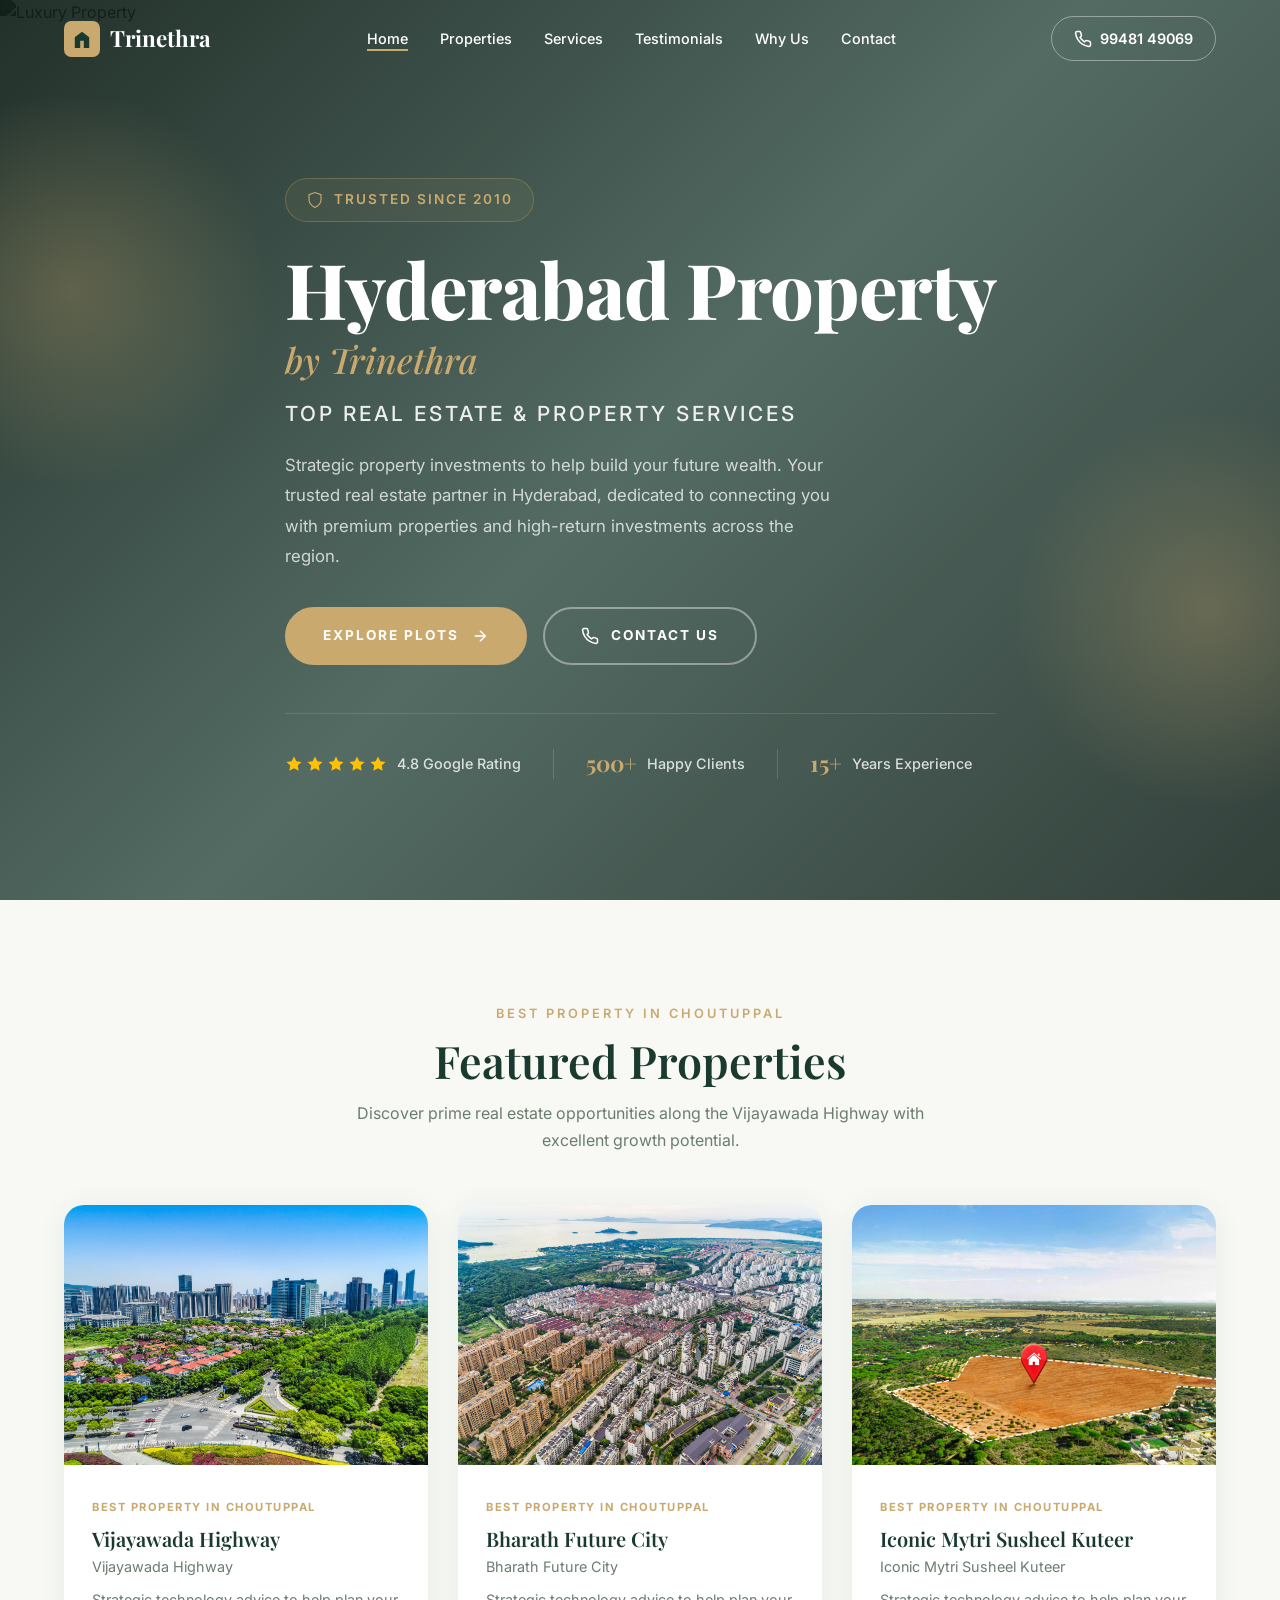
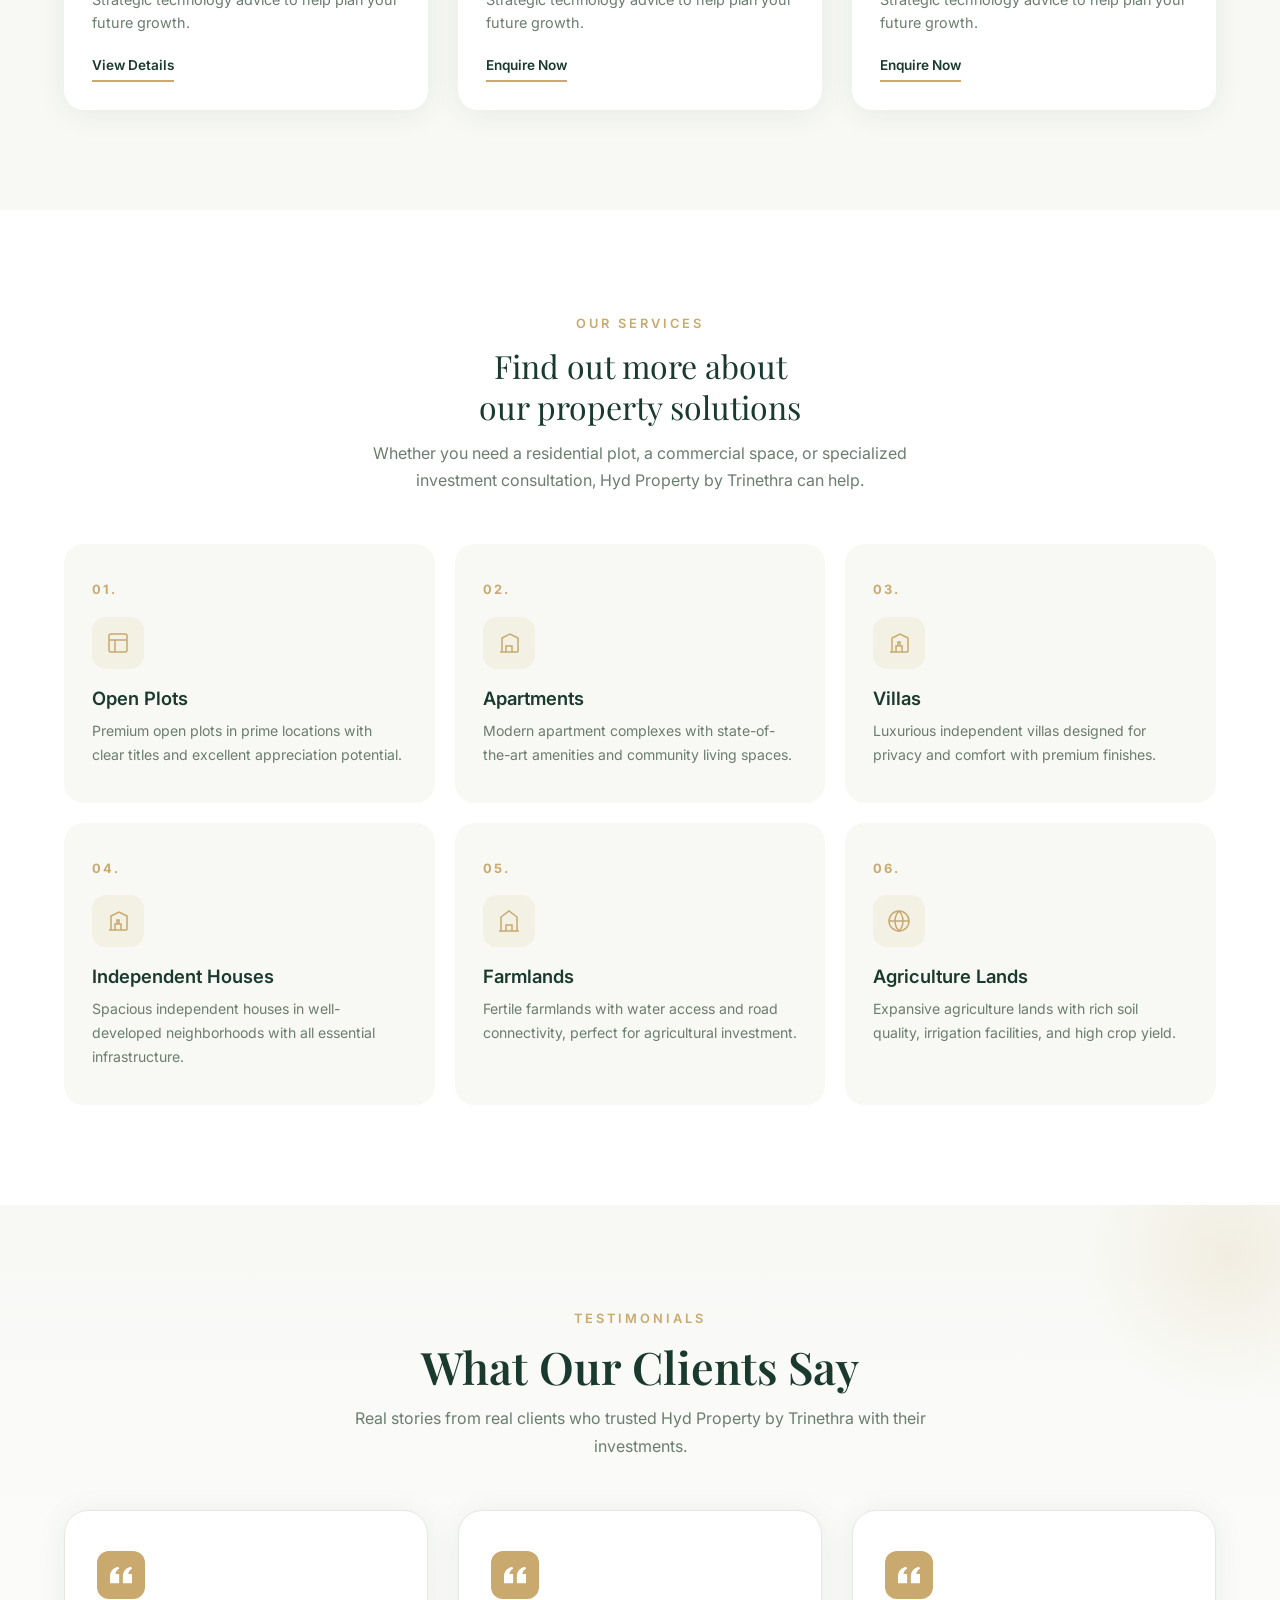
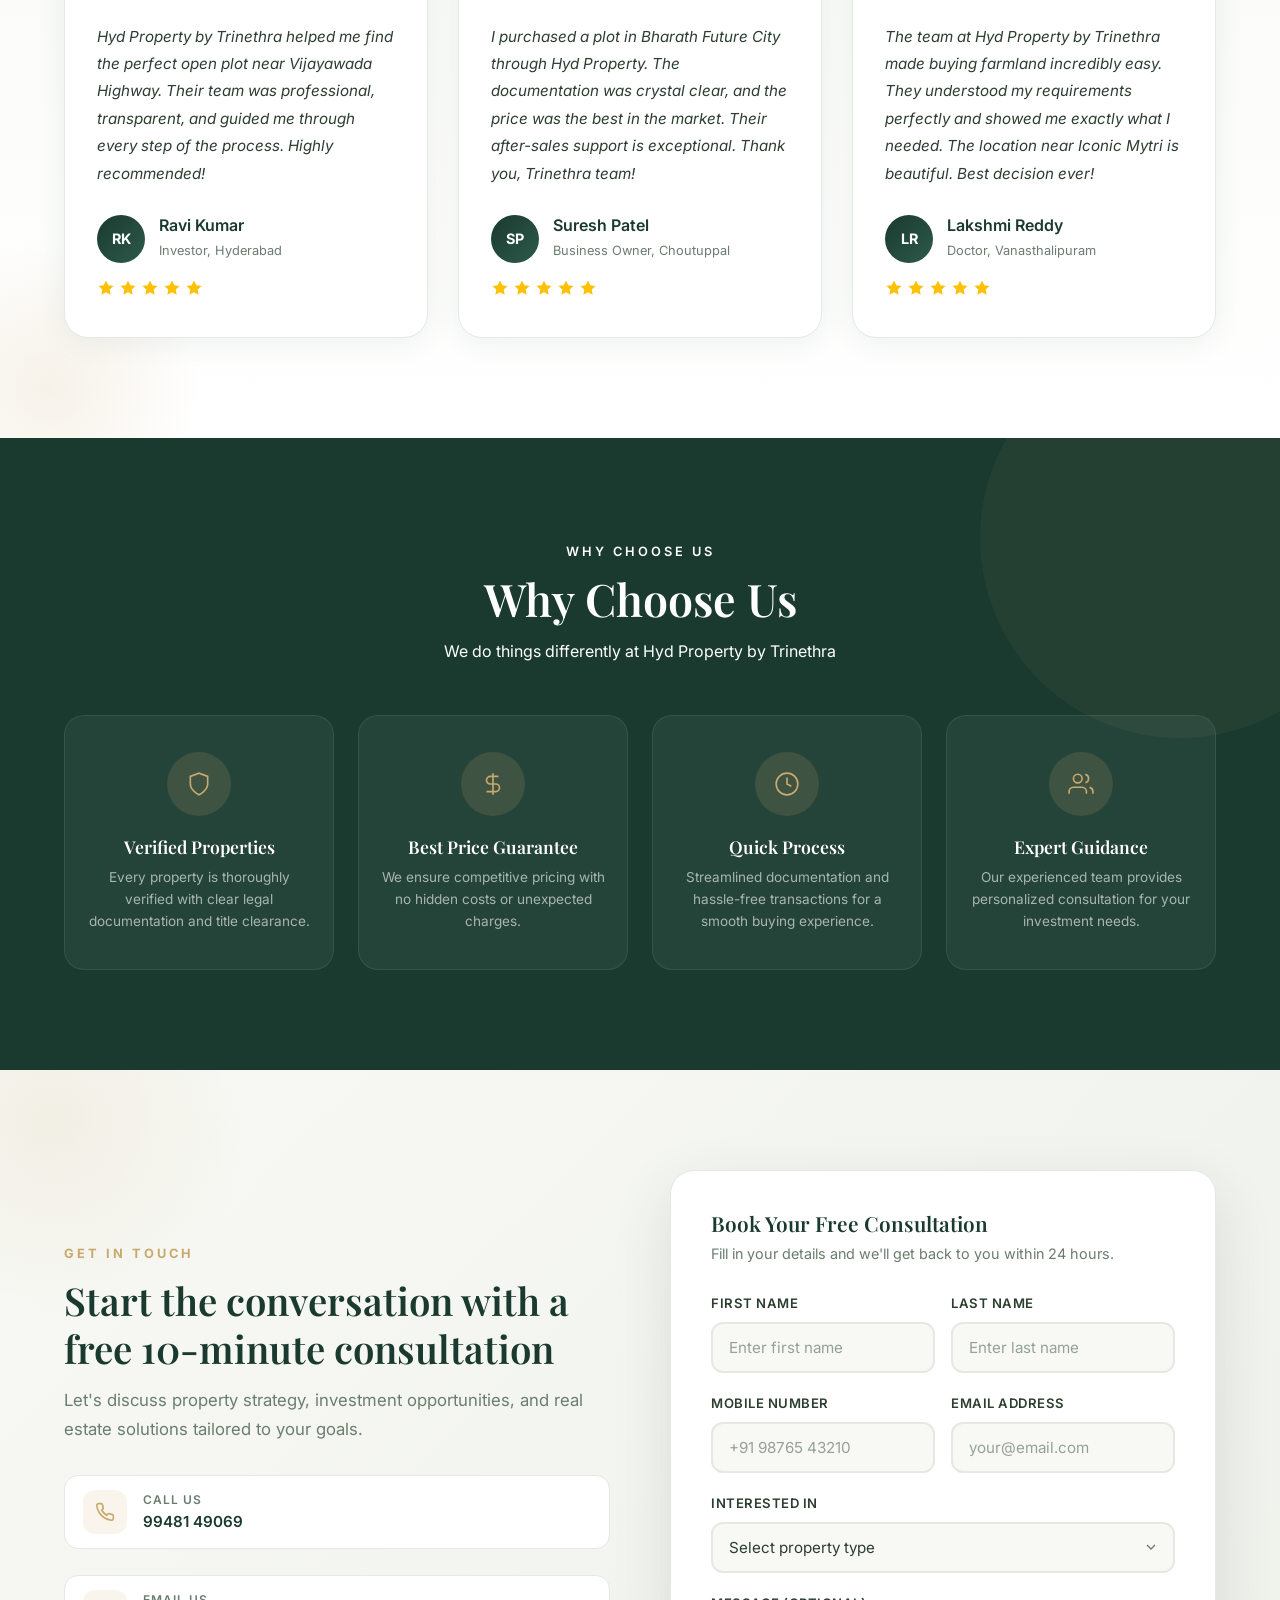
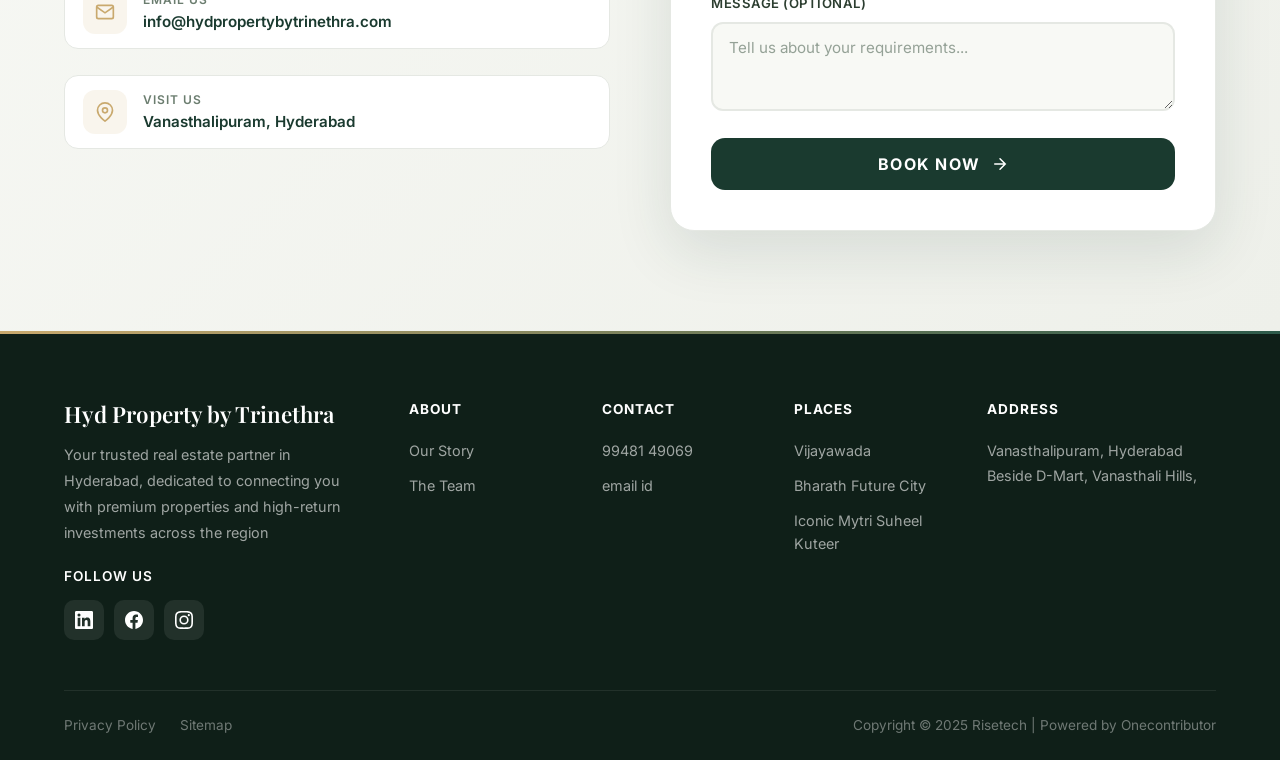
==== commit 5c426d96: "Add files via upload" ====
--- a/index.html
+++ b/index.html
@@ -140,7 +140,7 @@
                         <h3>Vijayawada Highway</h3>
                         <p class="property-sub">Vijayawada Highway</p>
                         <p class="property-desc">Strategic technology advice to help plan your future growth.</p>
-                        <a href="#contact" class="property-btn">Enquire Now</a>
+                        <a href="vijayawada-highway.html" class="property-btn">View Details</a>
                     </div>
                 </div>
 
--- a/styles.css
+++ b/styles.css
@@ -1680,4 +1680,73 @@
     .feature:hover {
         transform: translateX(4px);
     }
+}
+
+/* Button Styles for Detail Page */
+.btn-gold {
+    background: var(--accent);
+    color: var(--white);
+    padding: 16px 36px;
+    border-radius: 50px;
+    font-weight: 700;
+    font-size: 0.85rem;
+    letter-spacing: 2px;
+    border: 2px solid var(--accent);
+    display: inline-flex;
+    align-items: center;
+    gap: 12px;
+    transition: all 0.4s ease;
+    text-transform: uppercase;
+    position: relative;
+    overflow: hidden;
+}
+
+.btn-gold::before {
+    content: '';
+    position: absolute;
+    top: 0;
+    left: -100%;
+    width: 100%;
+    height: 100%;
+    background: linear-gradient(90deg, transparent, rgba(255,255,255,0.2), transparent);
+    transition: left 0.5s ease;
+}
+
+.btn-gold:hover::before {
+    left: 100%;
+}
+
+.btn-gold:hover {
+    background: transparent;
+    color: var(--accent);
+    transform: translateY(-3px);
+    box-shadow: 0 8px 40px rgba(201, 169, 110, 0.25);
+}
+
+.btn-outline-dark {
+    background: transparent;
+    color: var(--primary);
+    padding: 16px 36px;
+    border-radius: 50px;
+    font-weight: 700;
+    font-size: 0.85rem;
+    letter-spacing: 2px;
+    border: 2px solid var(--primary);
+    display: inline-flex;
+    align-items: center;
+    gap: 12px;
+    transition: all 0.4s ease;
+    text-transform: uppercase;
+}
+
+.btn-outline-dark:hover {
+    background: var(--primary);
+    color: var(--white);
+    transform: translateY(-3px);
+    box-shadow: var(--shadow-lg);
+}
+
+.btn-full {
+    width: 100%;
+    justify-content: center;
 }
